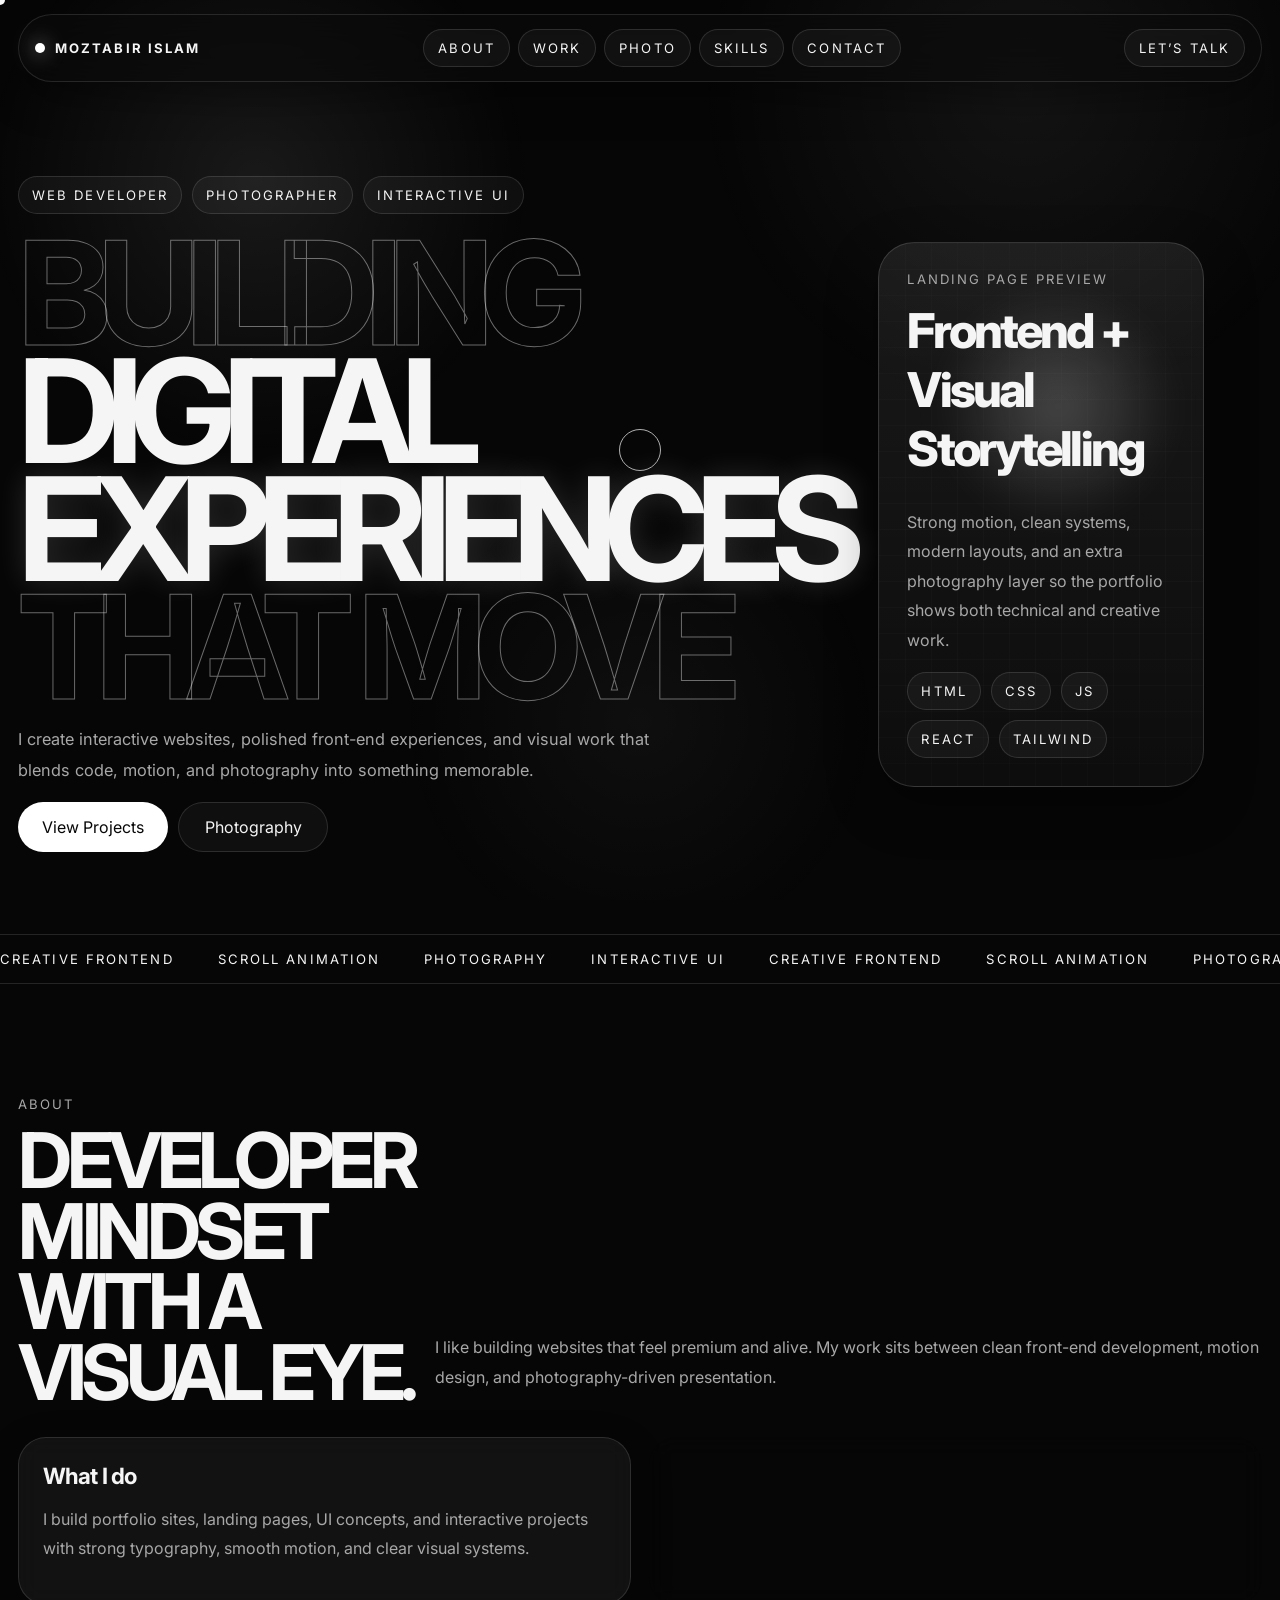
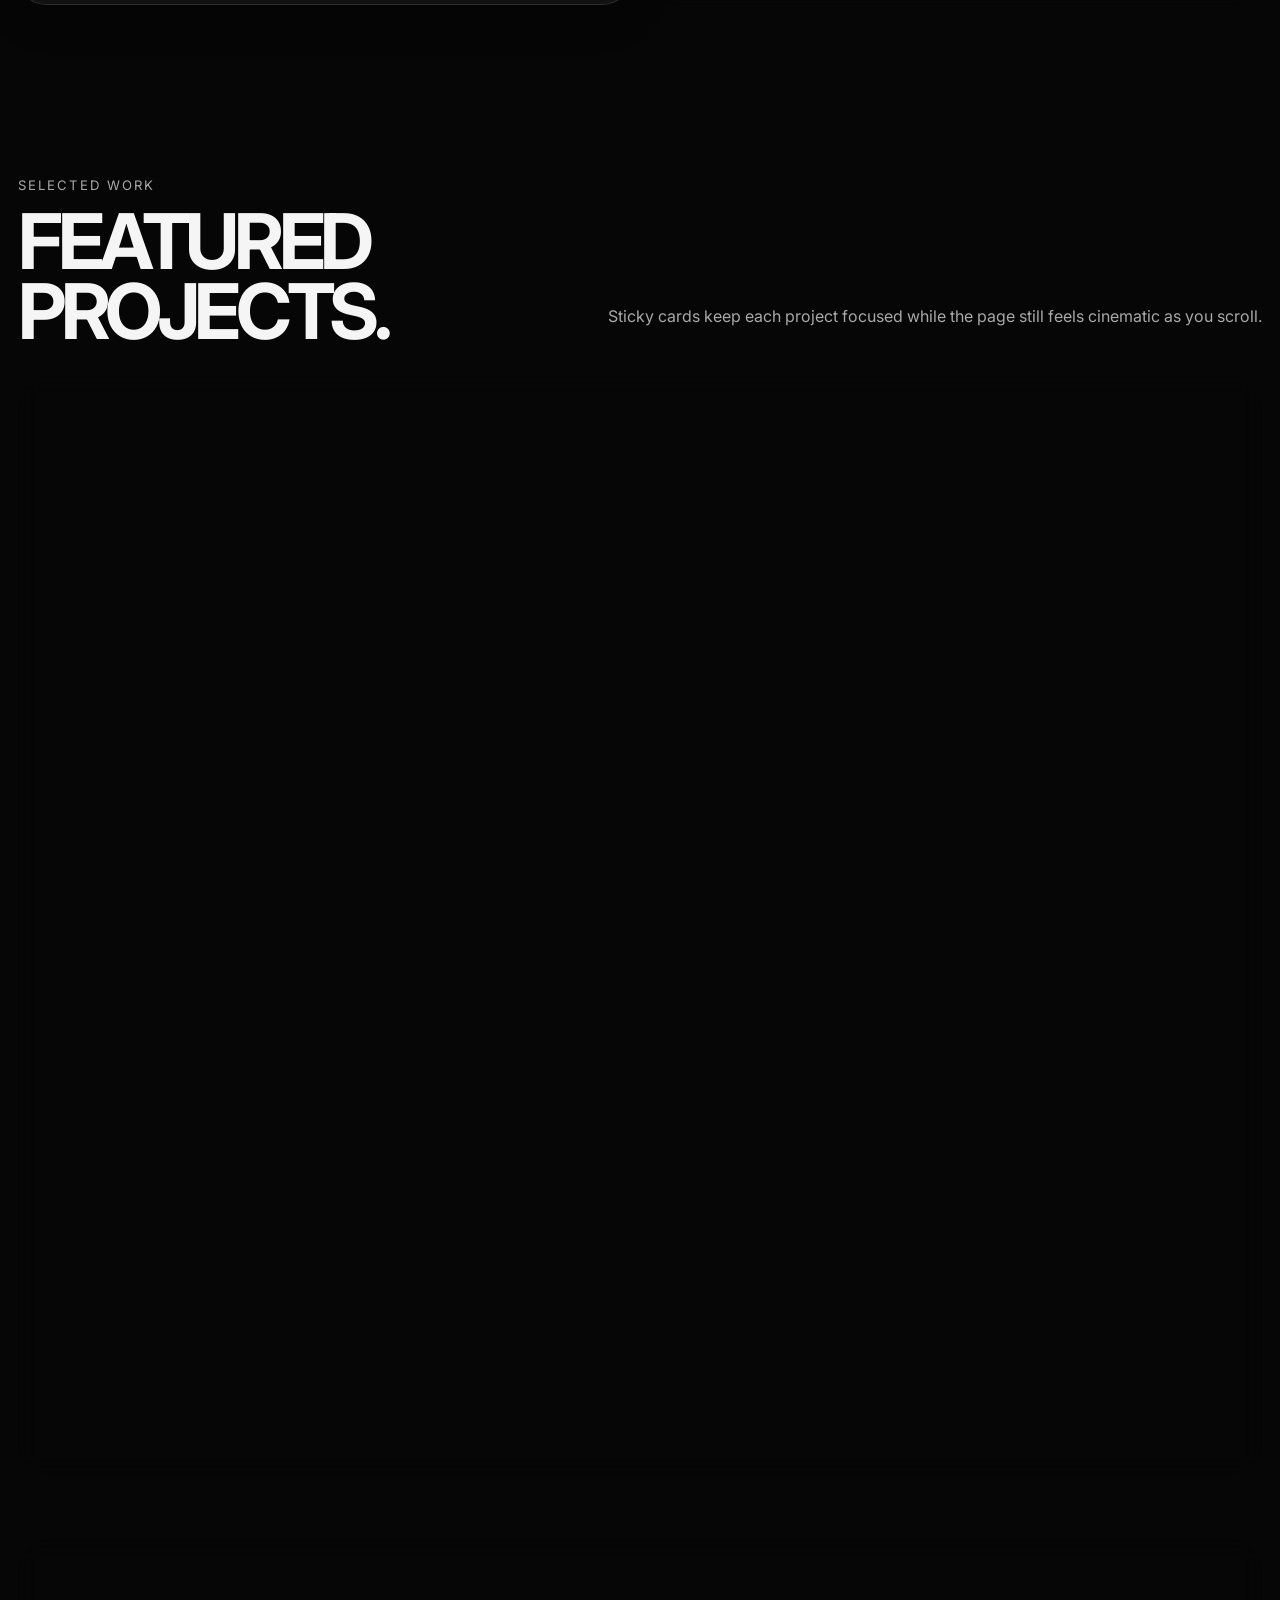
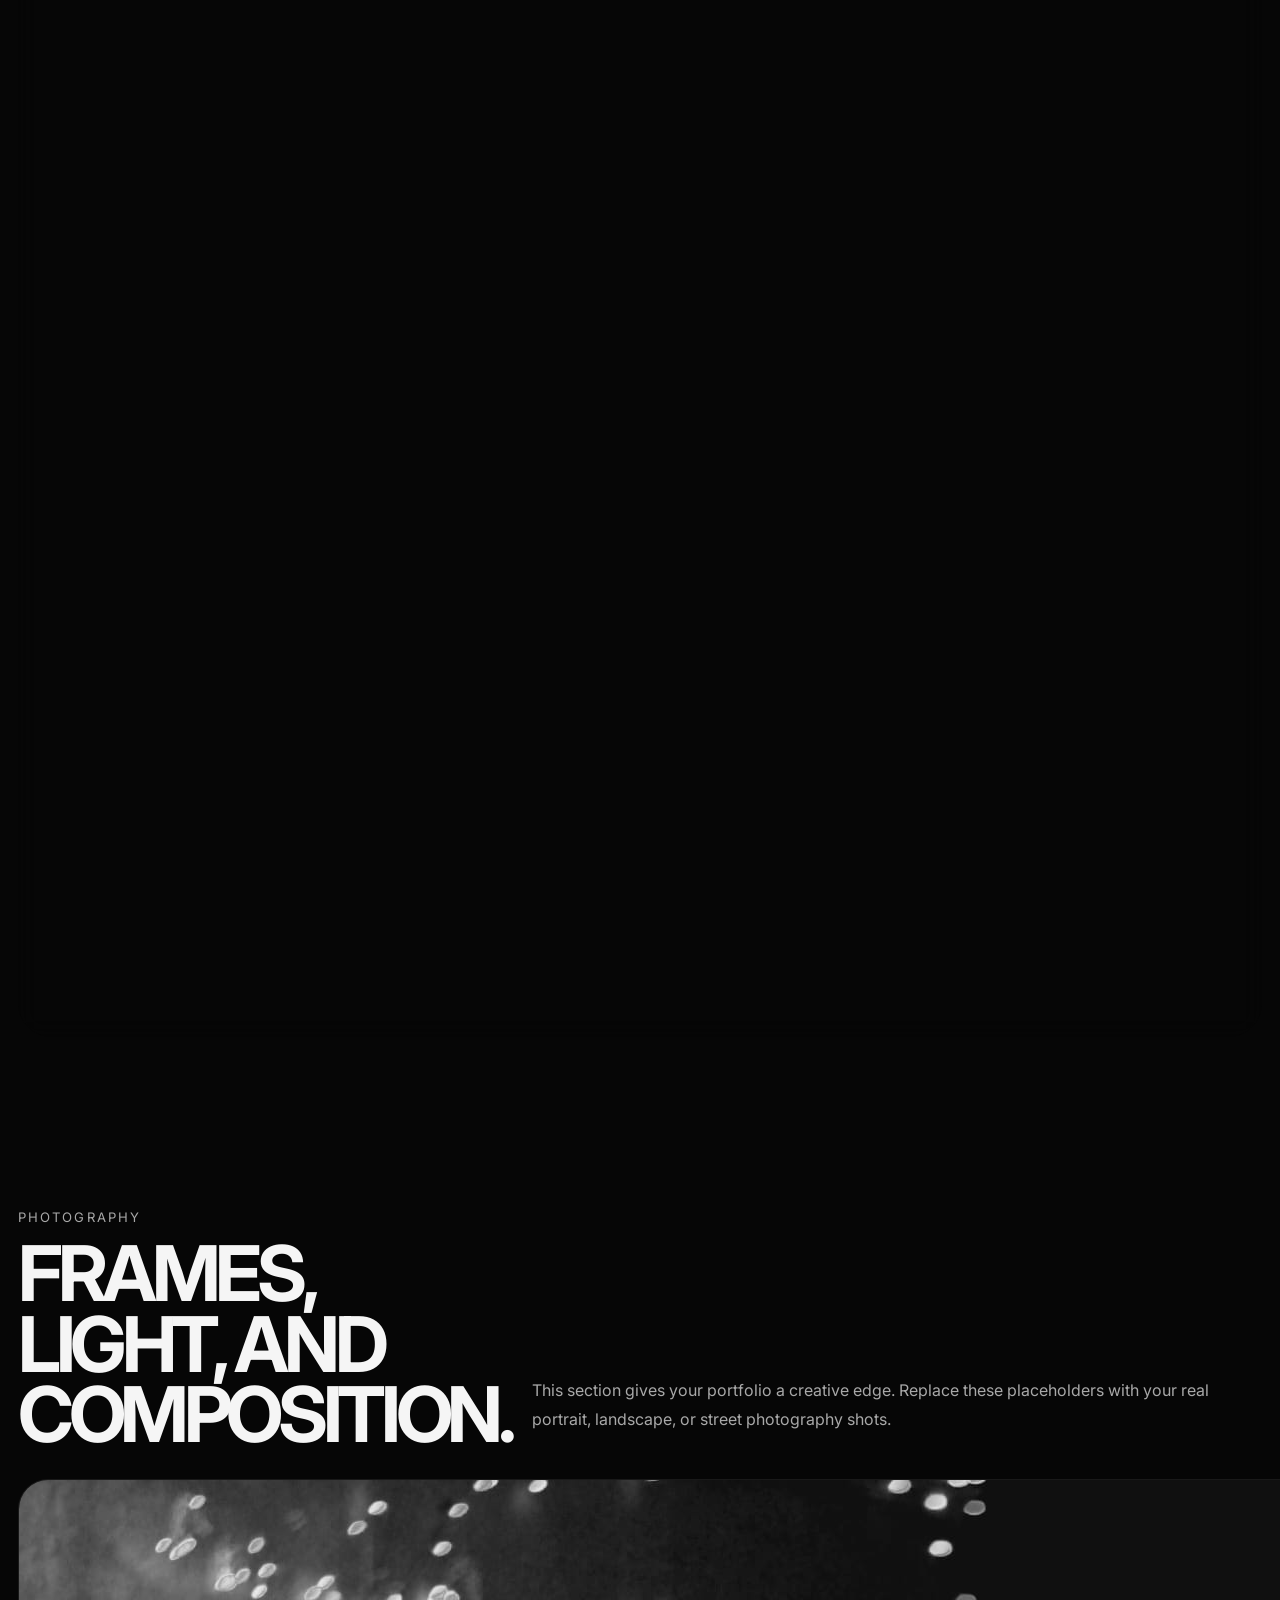
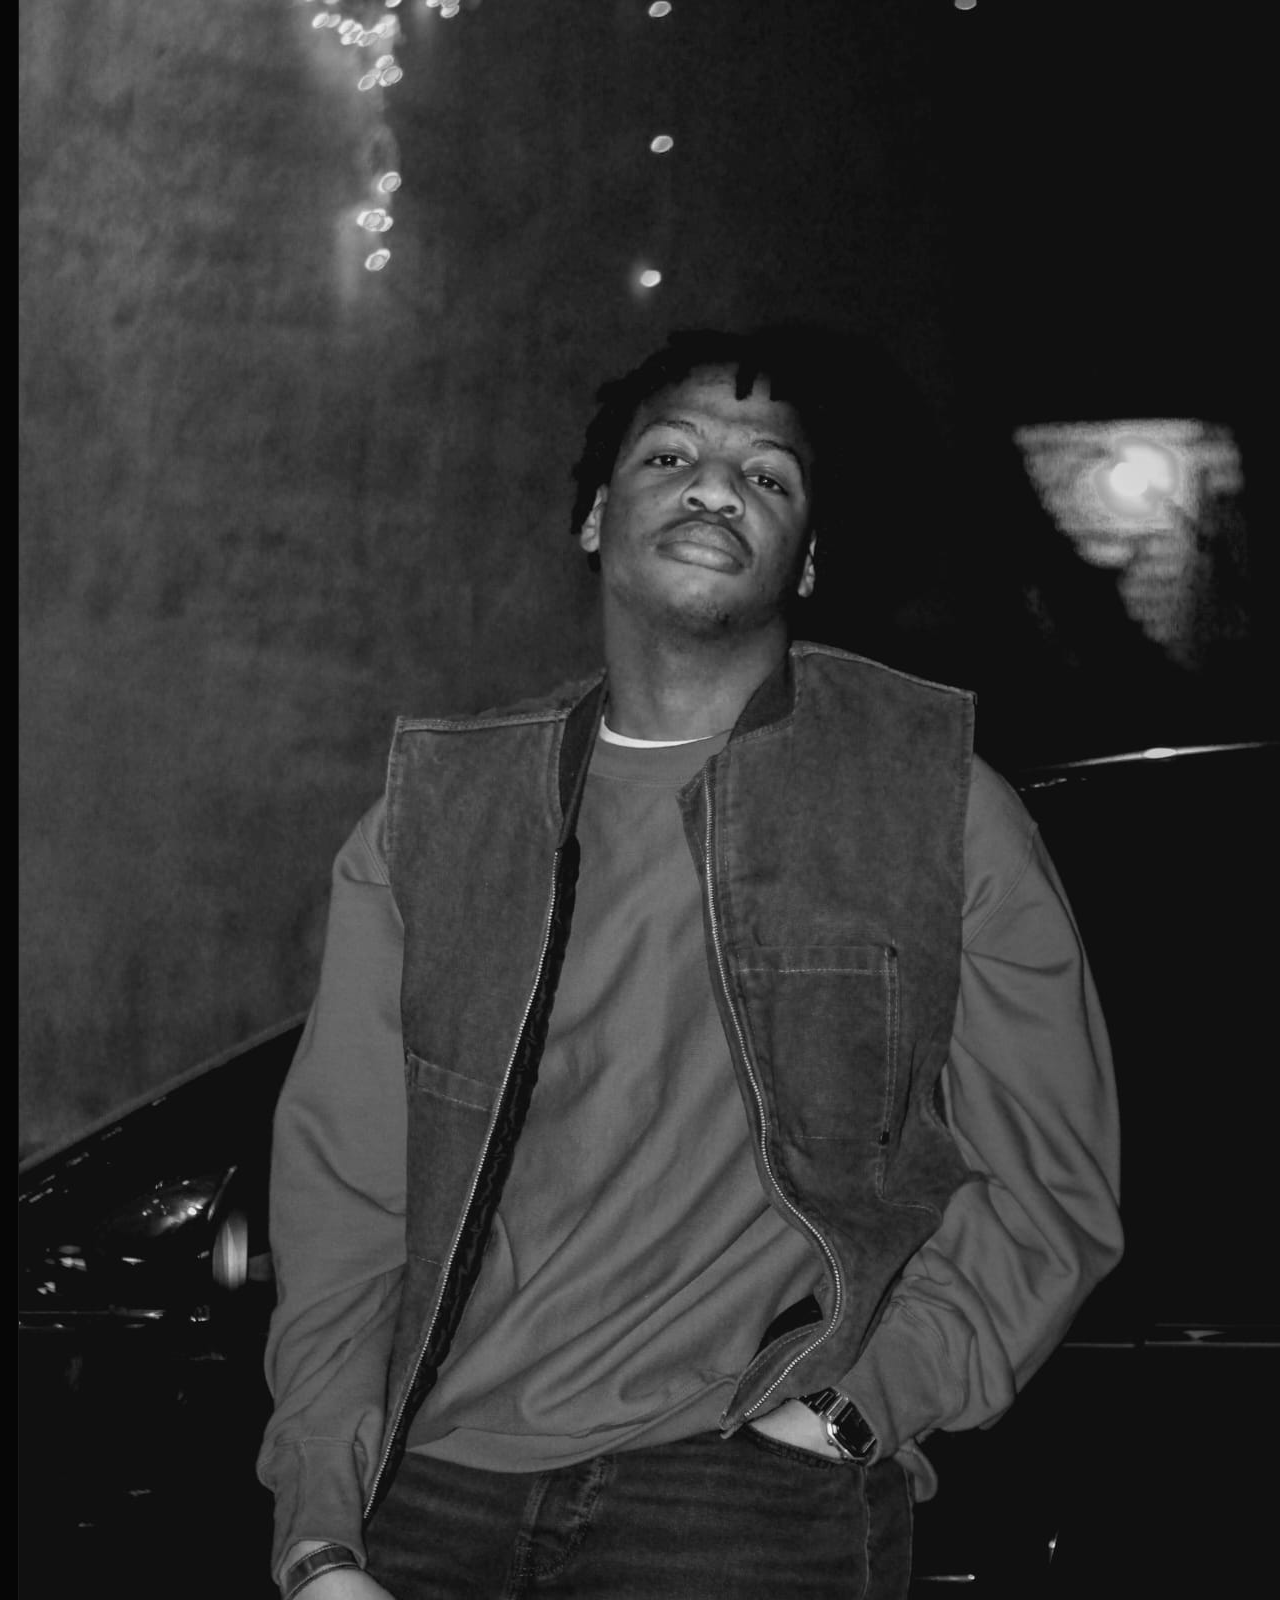
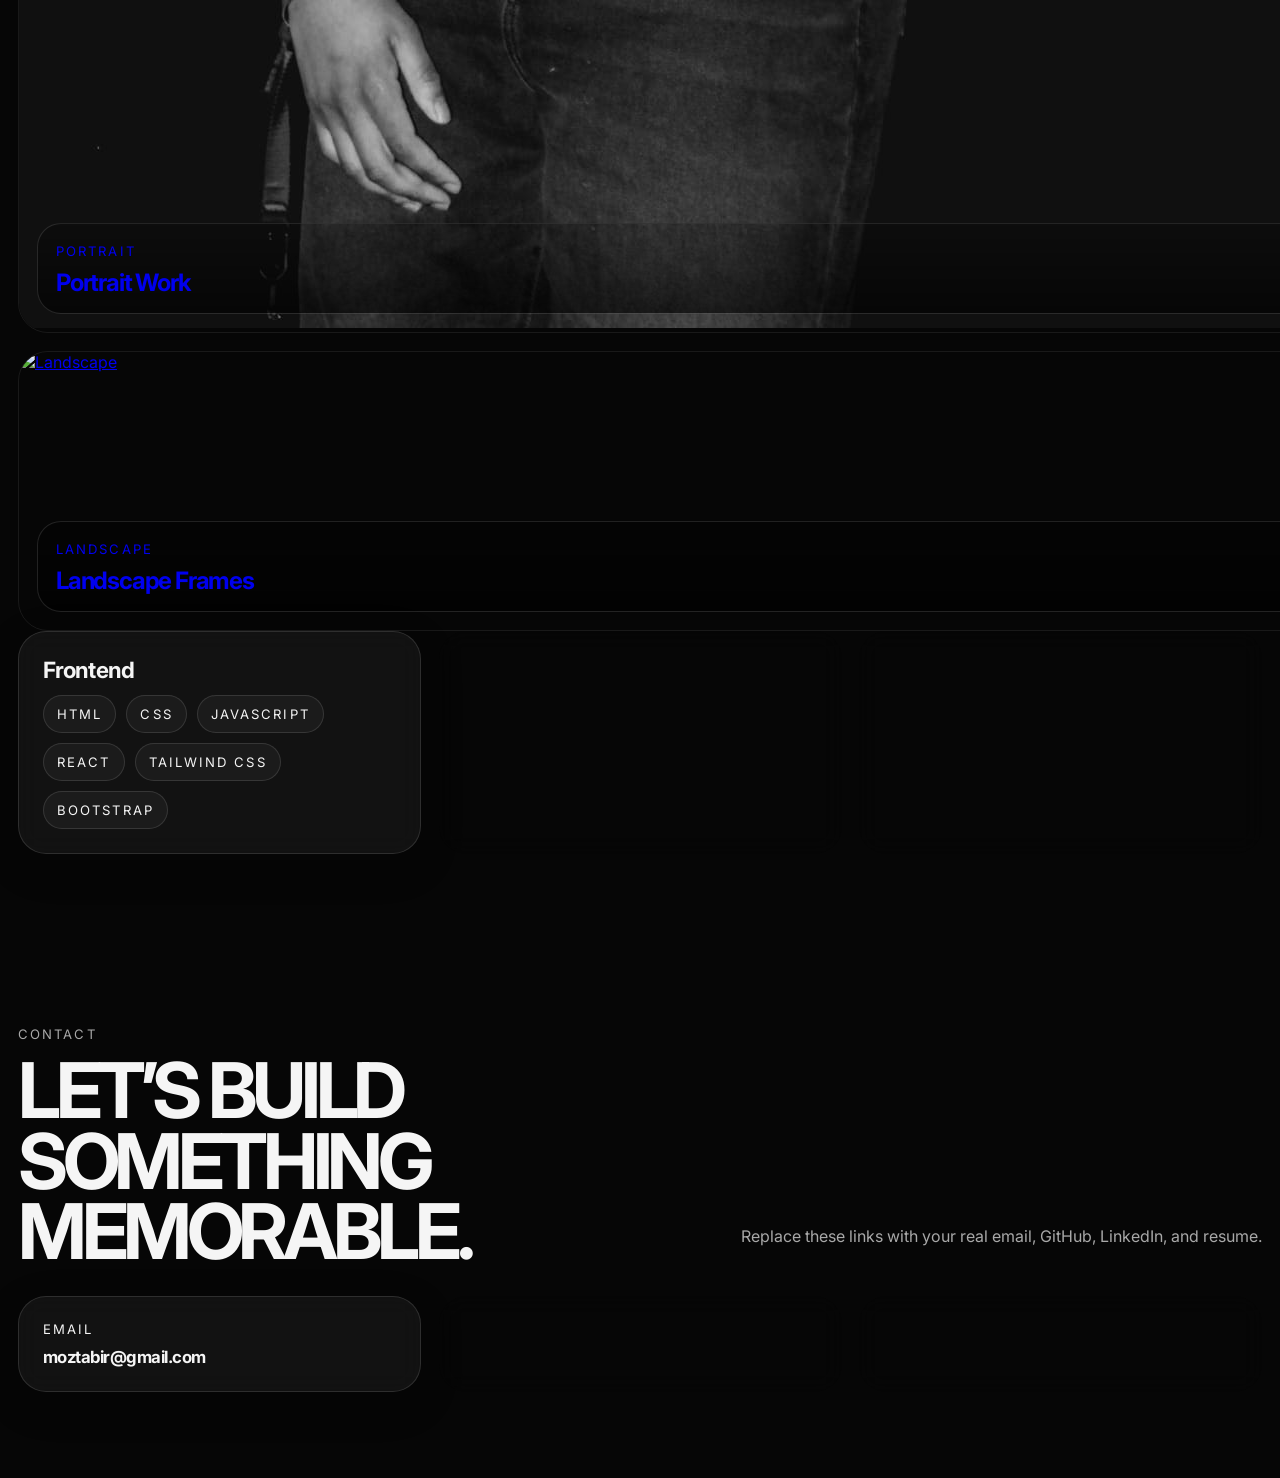
==== index.html @ 61128388 "Update index.html" ====
<!-- ========================= index.html ========================= -->
<!DOCTYPE html>
<html lang="en">
<head>
  <meta charset="UTF-8" />
  <meta name="viewport" content="width=device-width, initial-scale=1.0" />
  <title>Moztabir Islam — Web Developer & Photographer</title>
  <meta name="description" content="Interactive portfolio for Moztabir Islam, a web developer and photographer." />
  <link rel="preconnect" href="https://fonts.googleapis.com">
  <link rel="preconnect" href="https://fonts.gstatic.com" crossorigin>
  <link href="https://fonts.googleapis.com/css2?family=Inter:wght@400;500;600;700;800;900&display=swap" rel="stylesheet">
  <link rel="stylesheet" href="style.css" />
</head>
<body>
  <div id="loader" aria-hidden="true">
    <div class="loader-inner">
      <div class="loader-kicker mono">Initializing portfolio</div>
      <div class="loader-title">
        <span>MOZTABIR</span>
        <span>ISLAM</span>
      </div>
      <div class="loader-bar-wrap">
        <div class="loader-bar" id="loaderBar"></div>
      </div>
      <div class="loader-meta">
        <span>three.js scene</span>
        <span id="loaderPercent">0%</span>
      </div>
    </div>
  </div>

  <div id="three-bg" aria-hidden="true"></div>
  <div class="noise"></div>
  <div class="cursor-dot"></div>
  <div class="cursor-ring"></div>
  <div class="scroll-progress"></div>

  <header class="site-header">
    <div class="container nav-wrap">
      <a href="#home" class="brand magnetic mono">
        <span class="brand-dot"></span>
        <span>Moztabir Islam</span>
      </a>

      <nav class="nav-links mono">
        <a class="magnetic" href="#about">About</a>
        <a class="magnetic" href="#work">Work</a>
        <a class="magnetic" href="#photo">Photo</a>
        <a class="magnetic" href="#skills">Skills</a>
        <a class="magnetic" href="#contact">Contact</a>
      </nav>

      <a href="#contact" class="nav-cta magnetic mono">Let’s Talk</a>
    </div>
  </header>

  <main>
    <section class="hero" id="home">
      <div class="container hero-grid">
        <div class="hero-copy reveal">
          <div class="hero-topline mono">
            <span class="hero-chip magnetic">Web Developer</span>
            <span class="hero-chip magnetic">Photographer</span>
            <span class="hero-chip magnetic">Interactive UI</span>
          </div>

          <h1 class="hero-title">
            <span class="title-line title-outline" data-depth="0.06">BUILDING</span>
            <span class="title-line" data-depth="0.12">DIGITAL</span>
            <span class="title-line title-accent" data-depth="0.18">EXPERIENCES</span>
            <span class="title-line title-outline" data-depth="0.08">THAT MOVE</span>
          </h1>

          <p class="hero-text reveal-delay">
            I create interactive websites, polished front-end experiences, and visual work that blends code, motion, and photography into something memorable.
          </p>

          <div class="hero-actions reveal-delay-2">
            <a href="#work" class="btn btn-primary magnetic">View Projects</a>
            <a href="#photo" class="btn btn-secondary magnetic">Photography</a>
          </div>
        </div>

        <div class="hero-side reveal">
          <div class="hero-panel magnetic floating-panel">
            <div class="panel-grid"></div>
            <div class="panel-glow"></div>
            <div class="panel-content">
              <div class="eyebrow mono">Landing Page Preview</div>
              <div class="big-stat">Frontend + Visual Storytelling</div>
              <p>
                Strong motion, clean systems, modern layouts, and an extra photography layer so the portfolio shows both technical and creative work.
              </p>
              <div class="panel-tags mono">
                <span>HTML</span>
                <span>CSS</span>
                <span>JS</span>
                <span>React</span>
                <span>Tailwind</span>
              </div>
            </div>
          </div>
        </div>
      </div>

      <div class="hero-marquee mono">
        <div class="marquee-track">
          <span>Creative Frontend</span>
          <span>Scroll Animation</span>
          <span>Photography</span>
          <span>Interactive UI</span>
          <span>Creative Frontend</span>
          <span>Scroll Animation</span>
          <span>Photography</span>
          <span>Interactive UI</span>
        </div>
      </div>
    </section>

    <section class="section" id="about">
      <div class="container section-head reveal">
        <div>
          <div class="eyebrow mono">About</div>
          <h2>Developer mindset with a visual eye.</h2>
        </div>
        <p>
          I like building websites that feel premium and alive. My work sits between clean front-end development, motion design, and photography-driven presentation.
        </p>
      </div>

      <div class="container about-grid">
        <article class="card reveal magnetic">
          <h3>What I do</h3>
          <p>
            I build portfolio sites, landing pages, UI concepts, and interactive projects with strong typography, smooth motion, and clear visual systems.
          </p>
        </article>

        <article class="card reveal magnetic">
          <h3>What I bring</h3>
          <p>
            A mix of technical development and visual direction. I care about how a site feels, not just how it functions.
          </p>
        </article>
      </div>
    </section>

    <section class="section" id="work">
      <div class="container section-head reveal">
        <div>
          <div class="eyebrow mono">Selected Work</div>
          <h2>Featured projects.</h2>
        </div>
        <p>
          Sticky cards keep each project focused while the page still feels cinematic as you scroll.
        </p>
      </div>

      <div class="container projects-stack">
        <article class="project-card project-card-full reveal tilt-card">
            <div class="project-meta">
                <div class="project-kicker mono">Case Study 01</div>
                <h3>Chown Town</h3>
                <p>Indoor navigation experience focused on room search, pathfinding clarity, and campus wayfinding.</p>

                <div class="tag-row mono">
                <span>Leaflet</span>
                <span>Routing</span>
                <span>UX</span>
                </div>

                <div class="project-image-full">
                <img src="assets/img/projects/ct_logo.png" alt="Chown Town Preview">
                </div>

                <a href="P1.html" class="project-link magnetic">View Project</a>
            </div>
            </article>
            
          <br>

        <article class="project-card project-card-full reveal tilt-card">
            <div class="project-meta">
                <div class="project-kicker mono">Case Study 01</div>
                <h3>Mathive</h3>
                <p>Educational mini-game platform designed to feel fast, playful, and easy for students to explore.</p>

                <div class="tag-row mono">
                <span>Games</span>
                <span>UI</span>
                <span>Front-End</span>
                <span>Backend</span>
                </div>

                <div class="project-image-full">
                <img src="assets/img/projects/mathive_logo.png" alt="Chown Town Preview">
                </div>
                <a href="P2.html" class="project-link magnetic">View Project</a>
            </div>
            </article>
      </div>
    </section>

    <section class="section photo-section" id="photo">
      <div class="container section-head reveal">
        <div>
          <div class="eyebrow mono">Photography</div>
          <h2>Frames, light, and composition.</h2>
        </div>
        <p>
          This section gives your portfolio a creative edge. Replace these placeholders with your real portrait, landscape, or street photography shots.
        </p>
      </div>

      <div class="container photo-grid">
        <a href="portrait.html" class="photo-link">
        <article class="photo-card reveal magnetic tall">
            <img src="assets/img/photos/P1.jpeg" class="photo-img" alt="Portrait work">

            <div class="photo-caption">
            <span class="mono">Portrait</span>
            <h3>Portrait Work</h3>
            </div>
        </article>
        </a>

        <a href="landscape.html" class="photo-link">
        <article class="photo-card reveal magnetic">
            <img src="assets/img/photos/l4.jpg" class="photo-img" alt="Landscape">

            <div class="photo-caption">
            <span class="mono">Landscape</span>
            <h3>Landscape Frames</h3>
            </div>
        </article>
        </a>
</div>

      <div class="container skills-grid">
        <article class="skill-box reveal magnetic">
          <h3>Frontend</h3>
          <div class="skill-tags mono">
            <span>HTML</span>
            <span>CSS</span>
            <span>JavaScript</span>
            <span>React</span>
            <span>Tailwind CSS</span>
            <span>Bootstrap</span>
          </div>
        </article>

        <article class="skill-box reveal magnetic">
          <h3>Creative / UI</h3>
          <div class="skill-tags mono">
            <span>Figma</span>
            <span>Responsive Design</span>
            <span>UI Systems</span>
            <span>Motion Design</span>
            <span>Three.js</span>
          </div>
        </article>

        <article class="skill-box reveal magnetic">
          <h3>Other</h3>
          <div class="skill-tags mono">
            <span>GitHub</span>
            <span>VS Code</span>
            <span>Supabase</span>
            <span>Python</span>
            <span>Problem Solving</span>
          </div>
        </article>
      </div>
    </section>

    <section class="section" id="contact">
      <div class="container section-head reveal">
        <div>
          <div class="eyebrow mono">Contact</div>
          <h2>Let’s build something memorable.</h2>
        </div>
        <p>
          Replace these links with your real email, GitHub, LinkedIn, and resume.
        </p>
      </div>

      <div class="container contact-grid">
        <a href="mailto:hello@example.com" class="contact-card reveal magnetic">
          <span class="mono">Email</span>
          <strong>moztabir@gmail.com</strong>
        </a>
        <a href="#" class="contact-card reveal magnetic">
          <span class="mono">GitHub</span>
          <strong>github.com/Moztabir</strong>
        </a>
        <a href="#" class="contact-card reveal magnetic">
          <span class="mono">LinkedIn</span>
          <strong>linkedin.com/in/Moztabir Islam</strong>
        </a>
      </div>
    </section>
  </main>

  <script type="module" src="three-bg.js"></script>
  <script src="main.js"></script>
</body>
</html>
---- style.css ----
:root{
  --bg:#060606;
  --bg-soft:#0c0c0c;
  --panel:rgba(255,255,255,.05);
  --panel-2:rgba(255,255,255,.08);
  --line:rgba(255,255,255,.12);
  --line-strong:rgba(255,255,255,.22);
  --text:#f5f5f5;
  --muted:#a8a8a8;
  --white:#ffffff;
  --radius:28px;
  --ease:cubic-bezier(.22,1,.36,1);
  --max:1300px;
}

*{box-sizing:border-box}
html{scroll-behavior:smooth}
body{
  margin:0;
  font-family:"Inter",system-ui,-apple-system,BlinkMacSystemFont,"Segoe UI",sans-serif;
  background:var(--bg);
  color:var(--text);
  overflow-x:hidden;
  cursor:none;
}



a, button, .magnetic, .tilt-card{cursor:none}

body::before{
  content:"";
  position:fixed;
  inset:0;
  background:
    radial-gradient(circle at 20% 20%, rgba(255,255,255,.08), transparent 22%),
    radial-gradient(circle at 80% 10%, rgba(255,255,255,.06), transparent 25%),
    radial-gradient(circle at 50% 80%, rgba(255,255,255,.04), transparent 25%);
  pointer-events:none;
  z-index:-3;
}

#three-bg{
  position:fixed;
  inset:0;
  z-index:-4;
  opacity:.88;
}

.noise{
  position:fixed;
  inset:0;
  background-image:radial-gradient(rgba(255,255,255,.08) .7px, transparent .7px);
  background-size:20px 20px;
  opacity:.12;
  pointer-events:none;
  z-index:-2;
  mask-image:radial-gradient(circle at center, black 48%, transparent 96%);
}

.mono{
  font-size:.82rem;
  text-transform:uppercase;
  letter-spacing:.16em;
}

.container{
  width:min(calc(100% - 36px), var(--max));
  margin:0 auto;
}

.scroll-progress{
  position:fixed;
  top:0;
  left:0;
  width:100%;
  height:3px;
  background:#fff;
  transform:scaleX(0);
  transform-origin:left center;
  z-index:500;
}

.cursor-dot,
.cursor-ring{
  position:fixed;
  top:0;
  left:0;
  pointer-events:none;
  z-index:9999;
  transform:translate(-50%, -50%);
  border-radius:999px;
  mix-blend-mode:difference;
}

.cursor-dot{
  width:10px;
  height:10px;
  background:#fff;
}

.cursor-ring{
  width:42px;
  height:42px;
  border:1px solid rgba(255,255,255,.7);
  transition:width .25s var(--ease), height .25s var(--ease), background .25s var(--ease), border-color .25s var(--ease);
}

.cursor-ring.active{
  width:76px;
  height:76px;
  background:rgba(255,255,255,.06);
  border-color:rgba(255,255,255,.25);
}

#loader{
  position:fixed;
  inset:0;
  background:#030303;
  z-index:1200;
  display:grid;
  place-items:center;
  transition:opacity .8s var(--ease), visibility .8s var(--ease);
}

#loader.is-hidden{
  opacity:0;
  visibility:hidden;
}

.loader-inner{
  width:min(92vw, 620px);
}

.loader-kicker{color:var(--muted);margin-bottom:16px}
.loader-title{
  display:grid;
  gap:2px;
  font-weight:900;
  font-size:clamp(2.6rem, 9vw, 6rem);
  line-height:.88;
  letter-spacing:-.08em;
  margin-bottom:22px;
}

.loader-bar-wrap{
  height:12px;
  border:1px solid var(--line);
  border-radius:999px;
  overflow:hidden;
  background:rgba(255,255,255,.04);
}

.loader-bar{
  height:100%;
  width:0%;
  background:linear-gradient(90deg, #ffffff, #8f8f8f 70%, #ffffff);
}

.loader-meta{
  display:flex;
  justify-content:space-between;
  gap:12px;
  margin-top:14px;
  color:var(--muted);
}

.site-header{
  position:fixed;
  top:14px;
  left:0;
  width:100%;
  z-index:300;
}

.nav-wrap{
  display:grid;
  grid-template-columns:auto 1fr auto;
  align-items:center;
  gap:12px;
  padding:14px 16px;
  border:1px solid var(--line);
  border-radius:999px;
  background:rgba(10,10,10,.6);
  backdrop-filter:blur(16px);
  box-shadow:0 14px 40px rgba(0,0,0,.35);
}

.brand,
.nav-links a,
.nav-cta,
.btn,
.project-link,
.contact-card{
  color:var(--text);
  text-decoration:none;
}

.brand{
  display:flex;
  align-items:center;
  gap:10px;
  font-weight:700;
}

.brand-dot{
  width:10px;
  height:10px;
  border-radius:50%;
  background:#fff;
  box-shadow:0 0 20px rgba(255,255,255,.7);
}

.nav-links{
  display:flex;
  justify-content:center;
  gap:8px;
  flex-wrap:wrap;
}

.nav-links a,
.nav-cta{
  padding:10px 14px;
  border-radius:999px;
  border:1px solid var(--line);
  background:rgba(255,255,255,.04);
  transition:transform .2s var(--ease), background .2s var(--ease), border-color .2s var(--ease);
}

.nav-links a:hover,
.nav-cta:hover,
.btn:hover,
.project-link:hover,
.contact-card:hover{
  transform:translateY(-3px);
  background:rgba(255,255,255,.09);
  border-color:var(--line-strong);
}

main{padding-top:110px}
.section{padding:86px 0;position:relative}

.hero{
  min-height:100svh;
  display:grid;
  align-items:center;
  padding-top:40px;
}

.hero-grid{
  display:grid;
  grid-template-columns:1.15fr .85fr;
  gap:26px;
  align-items:center;
}

.hero-topline,
.hero-actions,
.panel-tags,
.tag-row,
.skill-tags{
  display:flex;
  gap:10px;
  flex-wrap:wrap;
}

.hero-chip,
.panel-tags span,
.tag-row span,
.skill-tags span{
  padding:10px 13px;
  border:1px solid var(--line);
  border-radius:999px;
  background:rgba(255,255,255,.04);
}

.hero-title{
  margin:20px 0 18px;
  font-size:clamp(4.2rem, 12vw, 9rem);
  line-height:.82;
  letter-spacing:-.09em;
  text-transform:uppercase;
}

.title-line{
  display:block;
  transform:translateY(50px);
  opacity:0;
  animation:heroRise .9s var(--ease) forwards;
}
.title-line:nth-child(2){animation-delay:.08s}
.title-line:nth-child(3){animation-delay:.16s}
.title-line:nth-child(4){animation-delay:.24s}

.title-outline{
  color:transparent;
  -webkit-text-stroke:1px rgba(255,255,255,.4);
}

.title-accent{
  text-shadow:0 0 30px rgba(255,255,255,.15);
}

@keyframes heroRise{
  to{transform:translateY(0);opacity:1}
}

.hero-text{
  max-width:640px;
  color:var(--muted);
  line-height:1.9;
  font-size:1.02rem;
}

.reveal-delay{opacity:0;transform:translateY(22px);animation:fadeUp .8s .45s var(--ease) forwards}
.reveal-delay-2{opacity:0;transform:translateY(22px);animation:fadeUp .8s .58s var(--ease) forwards}
@keyframes fadeUp{to{opacity:1;transform:translateY(0)}}

.btn{
  display:inline-flex;
  align-items:center;
  justify-content:center;
  padding:14px 18px;
  min-width:150px;
  border-radius:999px;
  border:1px solid var(--line);
  transition:transform .2s var(--ease), background .2s var(--ease), border-color .2s var(--ease);
}

.btn-primary{
  background:#fff;
  color:#070707;
}

.btn-secondary{
  background:rgba(255,255,255,.04);
}

.hero-panel{
  position:relative;
  min-height:460px;
  border-radius:36px;
  overflow:hidden;
  border:1px solid rgba(255,255,255,.14);
  background:linear-gradient(180deg, rgba(255,255,255,.08), rgba(255,255,255,.03));
  box-shadow:0 18px 50px rgba(0,0,0,.35);
}

.panel-grid{
  position:absolute;
  inset:0;
  background-image:linear-gradient(rgba(255,255,255,.06) 1px, transparent 1px), linear-gradient(90deg, rgba(255,255,255,.06) 1px, transparent 1px);
  background-size:26px 26px;
  opacity:.3;
}

.panel-glow{
  position:absolute;
  inset:auto;
  width:240px;
  height:240px;
  border-radius:50%;
  background:radial-gradient(circle, rgba(255,255,255,.22), transparent 70%);
  top:8%;
  right:8%;
  filter:blur(18px);
  animation:floatOrb 8s ease-in-out infinite;
}

@keyframes floatOrb{
  0%,100%{transform:translateY(0px) translateX(0px)}
  50%{transform:translateY(18px) translateX(-18px)}
}

.panel-content{
  position:relative;
  z-index:2;
  height:100%;
  padding:28px;
  display:flex;
  flex-direction:column;
  justify-content:flex-end;
}

.eyebrow{color:var(--muted);margin-bottom:14px}
.big-stat{
  font-size:clamp(1.8rem, 4vw, 3rem);
  font-weight:800;
  letter-spacing:-.06em;
  margin-bottom:14px;
}

.panel-content p,
.section-head p,
.card p,
.project-meta p,
.photo-section p{
  color:var(--muted);
  line-height:1.85;
}

.hero-marquee{
  margin-top:30px;
  border-top:1px solid var(--line);
  border-bottom:1px solid var(--line);
  overflow:hidden;
  white-space:nowrap;
}

.marquee-track{
  display:inline-flex;
  gap:44px;
  padding:16px 0;
  min-width:200%;
  animation:marquee 16s linear infinite;
}

@keyframes marquee{from{transform:translateX(0)}to{transform:translateX(-50%)}}

.section-head{
  display:grid;
  grid-template-columns:1fr auto;
  gap:20px;
  align-items:end;
  margin-bottom:28px;
}

.section-head h2{
  margin:0;
  font-size:clamp(2.2rem, 6vw, 5rem);
  line-height:.92;
  letter-spacing:-.07em;
  text-transform:uppercase;
}

.about-grid,
.skills-grid,
.contact-grid{
  display:grid;
  gap:18px;
}

.about-grid{grid-template-columns:repeat(2,1fr)}
.skills-grid{grid-template-columns:repeat(3,1fr)}
.contact-grid{grid-template-columns:repeat(3,1fr)}

.card,
.skill-box,
.contact-card{
  padding:24px;
  border-radius:var(--radius);
  border:1px solid var(--line);
  background:var(--panel);
  backdrop-filter:blur(12px);
  box-shadow:0 12px 40px rgba(0,0,0,.18);
}

.card h3,
.skill-box h3{
  margin:0 0 12px;
  font-size:1.4rem;
  letter-spacing:-.04em;
}

.projects-stack{
  display:grid;
  gap:22px;
}

.project-card{
  position:sticky;
  top:108px;
  min-height:78svh;
  display:grid;
  grid-template-columns:1fr 1.1fr;
  gap:20px;
  padding:24px;
  border-radius:34px;
  border:1px solid var(--line);
  background:linear-gradient(180deg, rgba(255,255,255,.06), rgba(255,255,255,.03));
  backdrop-filter:blur(12px);
  box-shadow:0 16px 44px rgba(0,0,0,.2);
  transition:transform .2s var(--ease), border-color .2s var(--ease), box-shadow .2s var(--ease);
}

.project-card-full{
  grid-template-columns:1fr; /* one column only */
  min-height:auto;
}

.project-card-full .project-meta{
  display:flex;
  flex-direction:column;
  gap:18px;
}

.project-card-full .project-image-full{
  width:100%;
  height:700px; /* change to 300px if you want bigger */
  margin:8px 0 6px;
  border-radius:20px;
  overflow:hidden;
}

.project-card-full .project-image-full img{
  width:100%;
  height:100%;
  display:block;
  object-fit:cover;
  object-position:center;
}



.project-image-full {
  border-radius: 16px;
  overflow: hidden;
}

.project-card:hover{
  border-color:var(--line-strong);
  box-shadow:0 18px 50px rgba(0,0,0,.28);
}

.project-meta{
  display:flex;
  flex-direction:column;
  justify-content:space-between;
  gap:18px;
}

.project-kicker{color:var(--muted);margin-bottom:8px}
.project-meta h3{
  margin:0 0 12px;
  font-size:clamp(2.1rem, 5vw, 4.4rem);
  line-height:.92;
  letter-spacing:-.07em;
  text-transform:uppercase;
}

.project-link{
  display:inline-flex;
  align-items:center;
  padding:14px 18px;
  border:1px solid var(--line);
  border-radius:999px;
  background:rgba(255,255,255,.04);
}

.project-visual,

.photo-card{
  position:relative;
  border-radius:30px;
  overflow:hidden;
  min-height:280px;
  border:1px solid rgba(255,255,255,.08);
}

.visual-one{
  background:
    radial-gradient(circle at 20% 20%, rgba(255,255,255,.15), transparent 26%),
    linear-gradient(135deg, rgba(255,255,255,.08), rgba(255,255,255,.02)),
    url('https://images.unsplash.com/photo-1498050108023-c5249f4df085?auto=format&fit=crop&w=1600&q=80') center/cover;
  filter:grayscale(1);
}

.visual-two{
  background:
    radial-gradient(circle at 80% 20%, rgba(255,255,255,.15), transparent 26%),
    linear-gradient(135deg, rgba(255,255,255,.08), rgba(255,255,255,.02)),
    url('https://images.unsplash.com/photo-1516321318423-f06f85e504b3?auto=format&fit=crop&w=1600&q=80') center/cover;
  filter:grayscale(1);
}

.visual-overlay-card{
  position:absolute;
  left:18px;
  bottom:18px;
  padding:12px 14px;
  border-radius:999px;
  border:1px solid rgba(255,255,255,.18);
  background:rgba(0,0,0,.38);
  backdrop-filter:blur(10px);
}

.photo-grid{
  display:grid;
  grid-template-columns:1fr;
  gap:18px;
}

.photo-image{
  position:absolute;
  inset:0;
  background-size:contain;
  background-position:center;
  background-repeat:no-repeat;
  background-color:#0e0e0e;
  transition:transform .5s var(--ease), filter .5s var(--ease);
  filter:grayscale(1) contrast(1.05);
}

.photo-card:hover .photo-image{
  transform:scale(1.02);
  filter:grayscale(.15) contrast(1.05);
}

.photo-image{
  position:absolute;
  inset:0;
  background-size:contain;
  background-position:center;
  background-repeat:no-repeat;
  background-color:#0e0e0e;
  transition:transform .5s var(--ease), filter .5s var(--ease);
  filter:grayscale(1) contrast(1.05);
}


.photo-card:hover .photo-image{
  transform:scale(1.02);
  filter:grayscale(.15) contrast(1.05);
}

.photo-caption{
  position:absolute;
  left:18px;
  right:18px;
  bottom:18px;
  padding:16px 18px;
  border-radius:24px;
  background:linear-gradient(180deg, rgba(0,0,0,.18), rgba(0,0,0,.6));
  border:1px solid rgba(255,255,255,.12);
}

.photo-caption h3{
  margin:8px 0 0;
  font-size:1.5rem;
  letter-spacing:-.05em;
}

.skill-box{
  min-height:220px;
}

.contact-card{
  display:flex;
  flex-direction:column;
  gap:10px;
}

.contact-card strong{
  font-size:1.05rem;
  letter-spacing:-.03em;
}

.reveal{
  opacity:0;
  transform:translateY(30px);
  transition:opacity .8s var(--ease), transform .8s var(--ease);
}
.reveal.visible{
  opacity:1;
  transform:translateY(0);
}

@media (max-width: 1100px){
  body{cursor:auto}
  a, button, .magnetic, .tilt-card{cursor:pointer}
  .cursor-dot,.cursor-ring{display:none}
  .hero-grid,
  .project-card,
  .section-head,
  .about-grid,
  .skills-grid,
  .contact-grid,
  .photo-grid{
    grid-template-columns:1fr;
  }
  .project-card{position:relative;top:auto;min-height:auto}
  .photo-card.tall{min-height:360px}
}

@media (max-width: 760px){
  .site-header{top:10px}
  .nav-wrap{grid-template-columns:1fr auto;padding:12px}
  .nav-links{display:none}
  main{padding-top:86px}
  .section{padding:68px 0}
  .hero-title{font-size:clamp(3.4rem, 18vw, 6rem)}
  .hero-panel{min-height:360px}
}
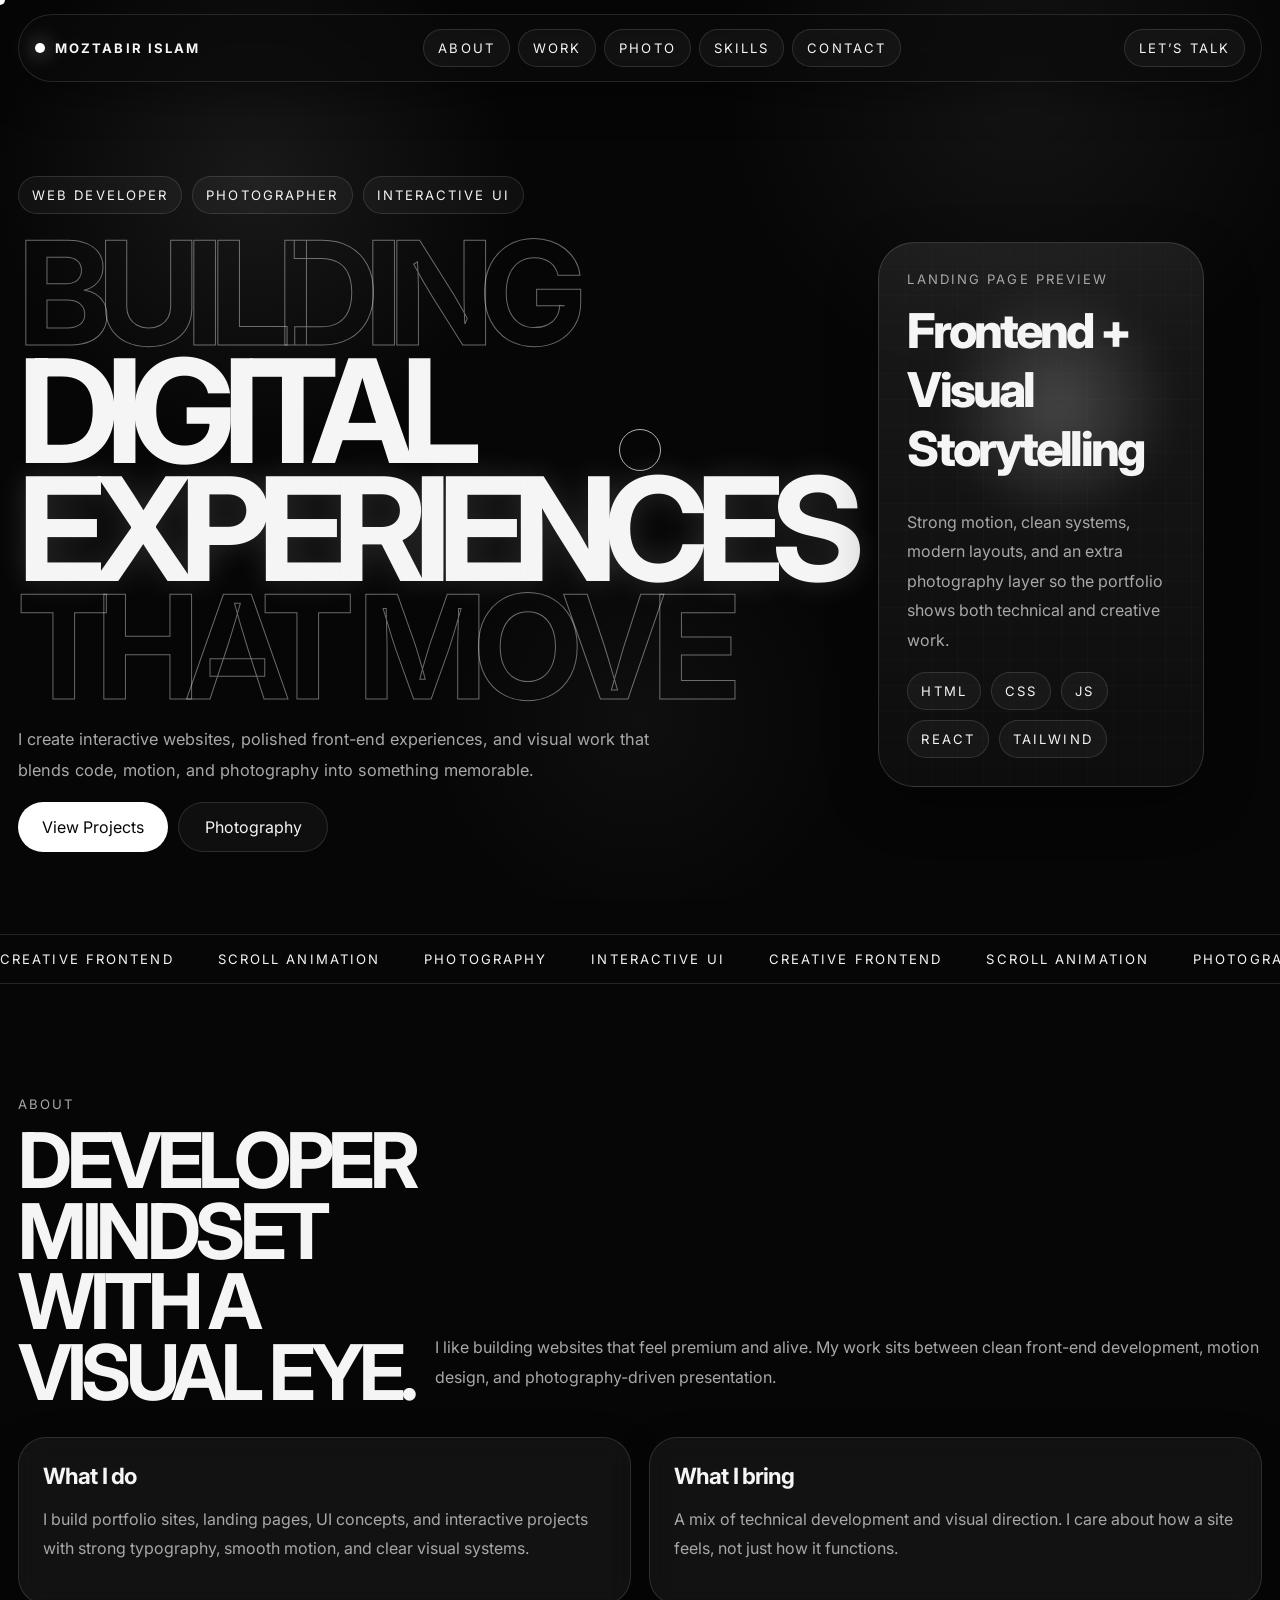
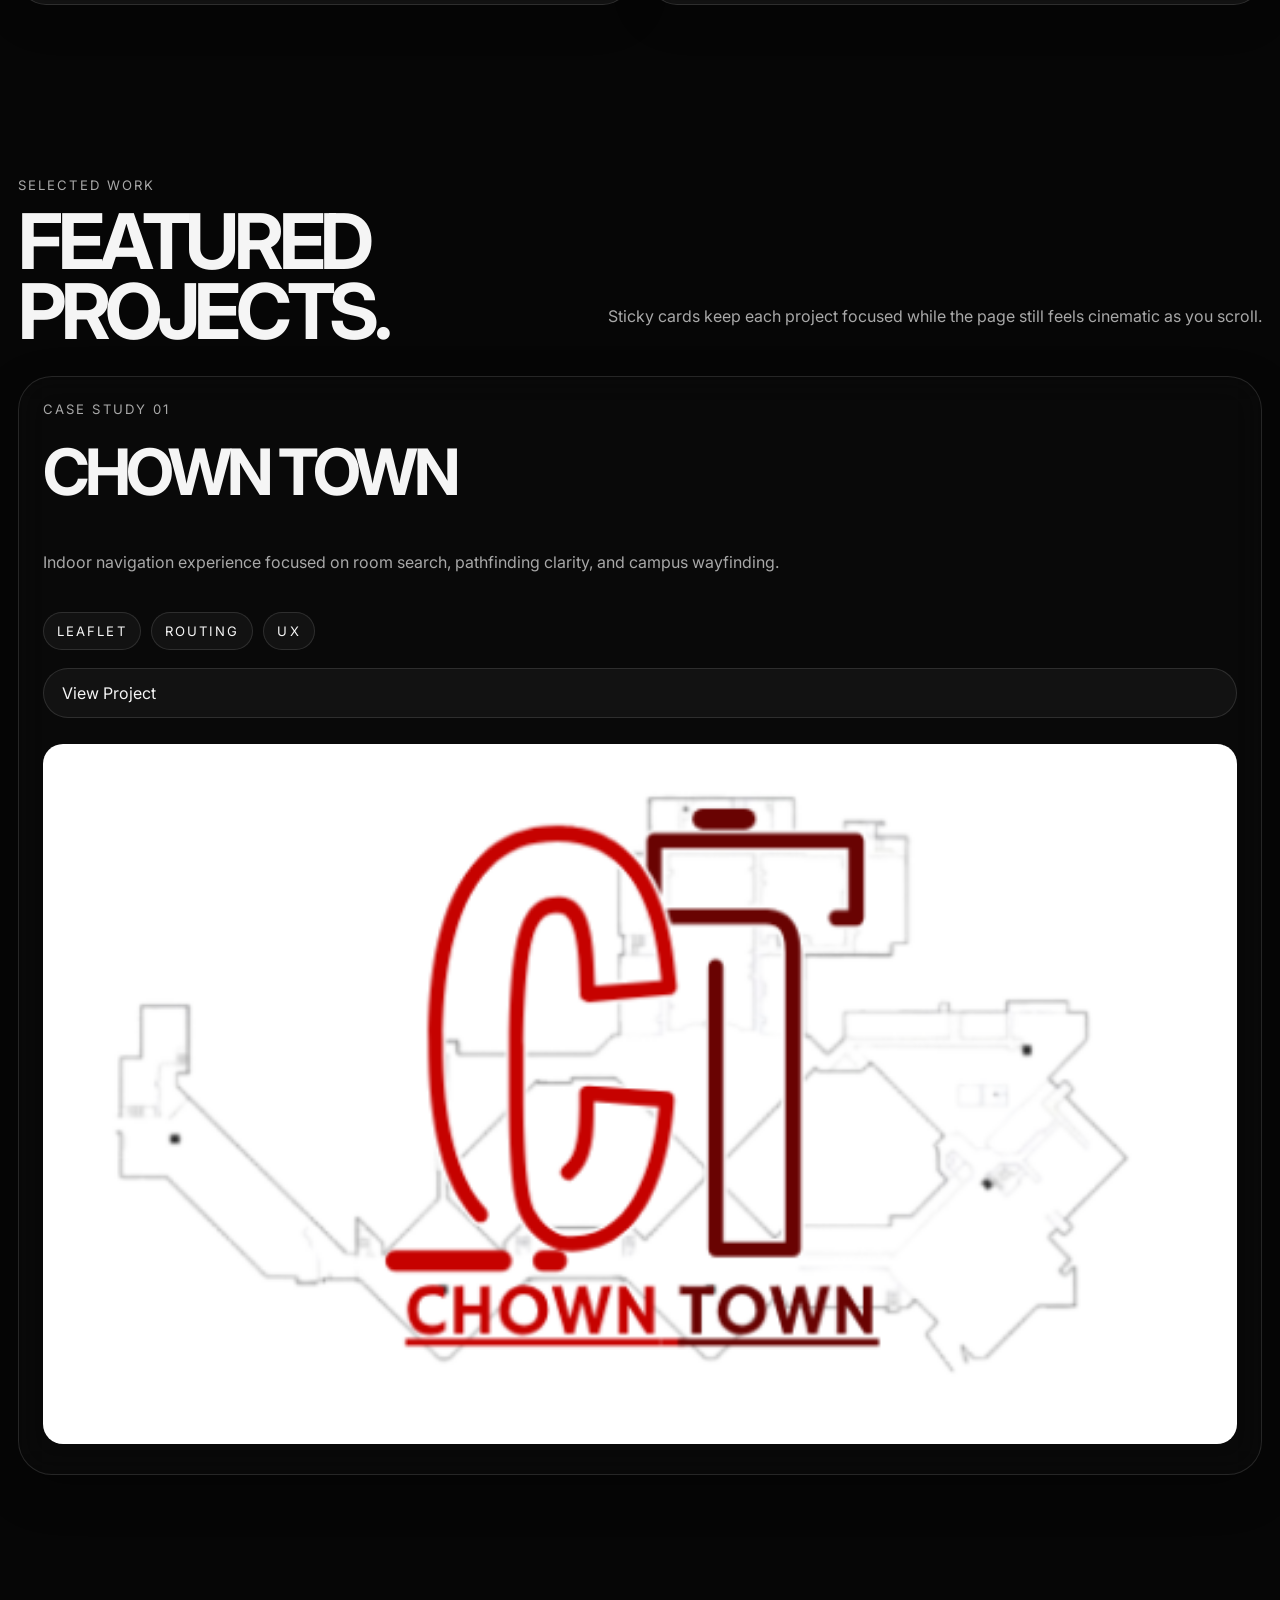
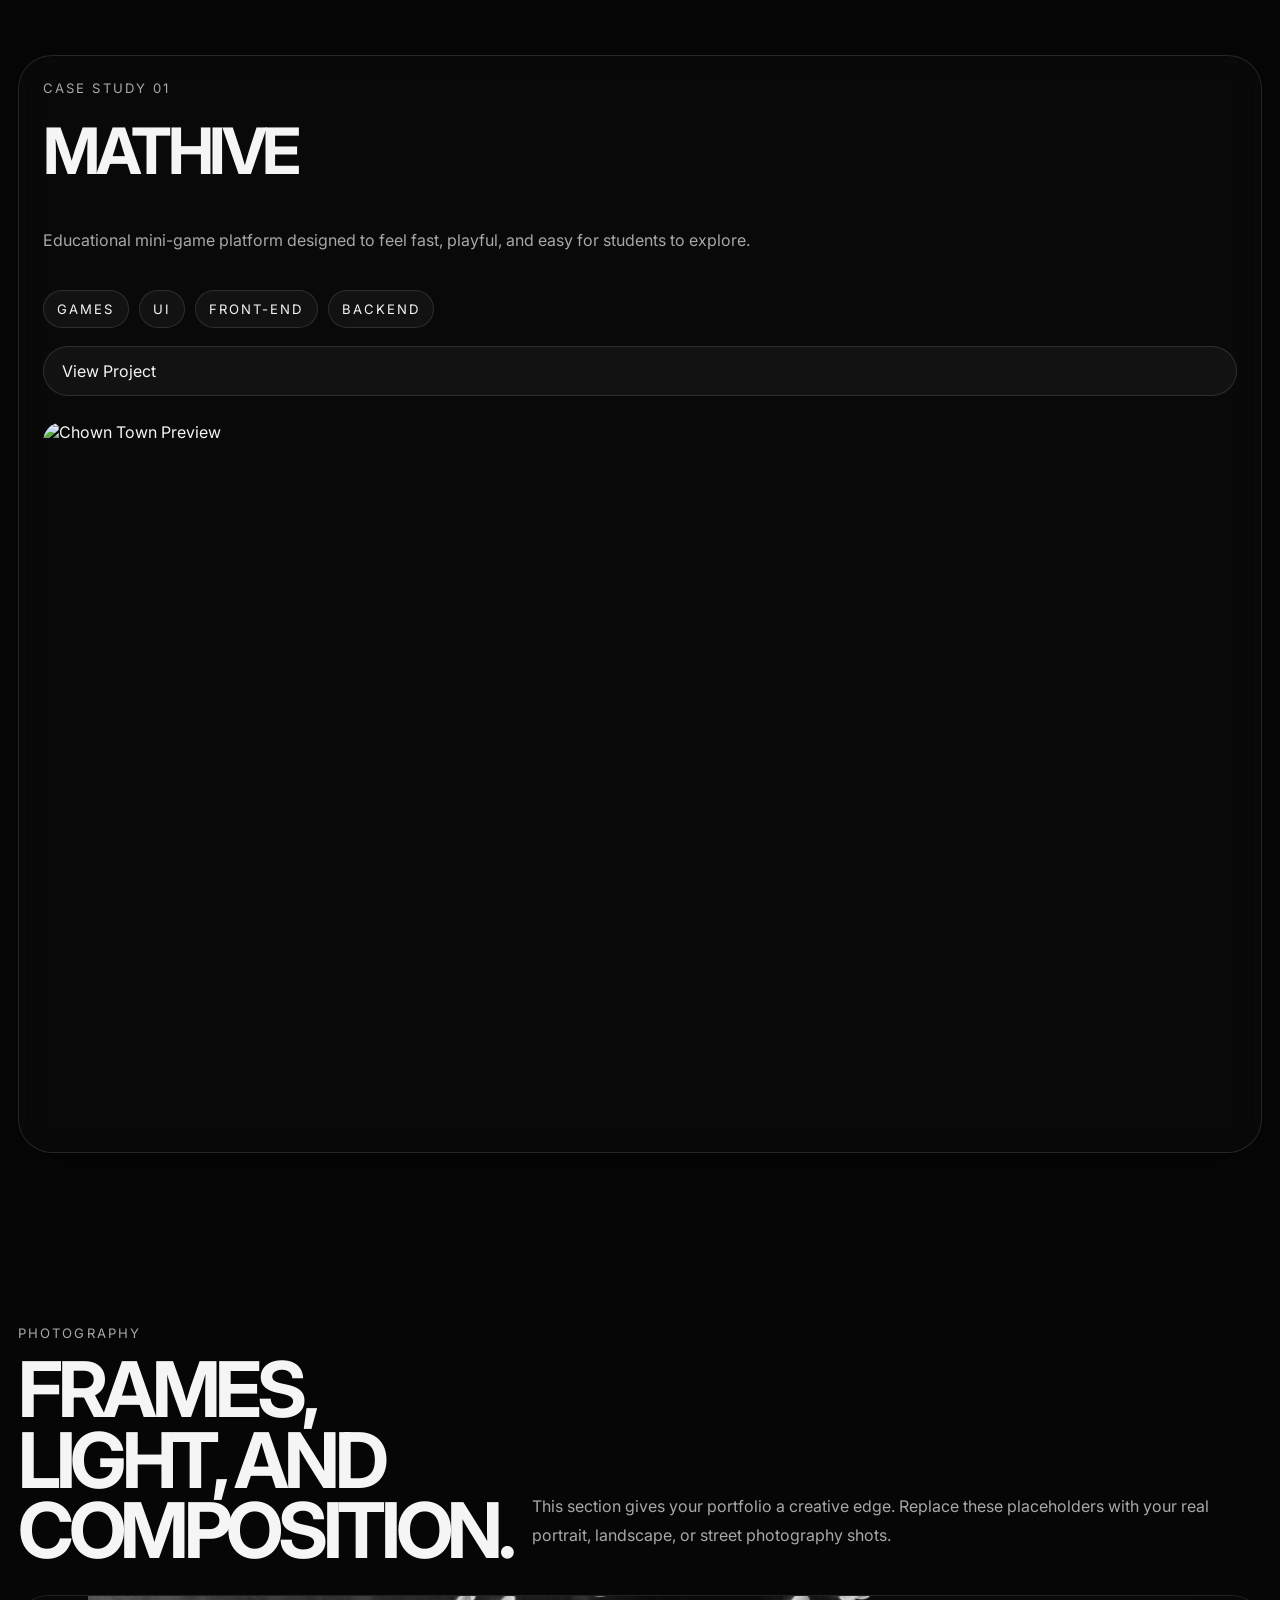
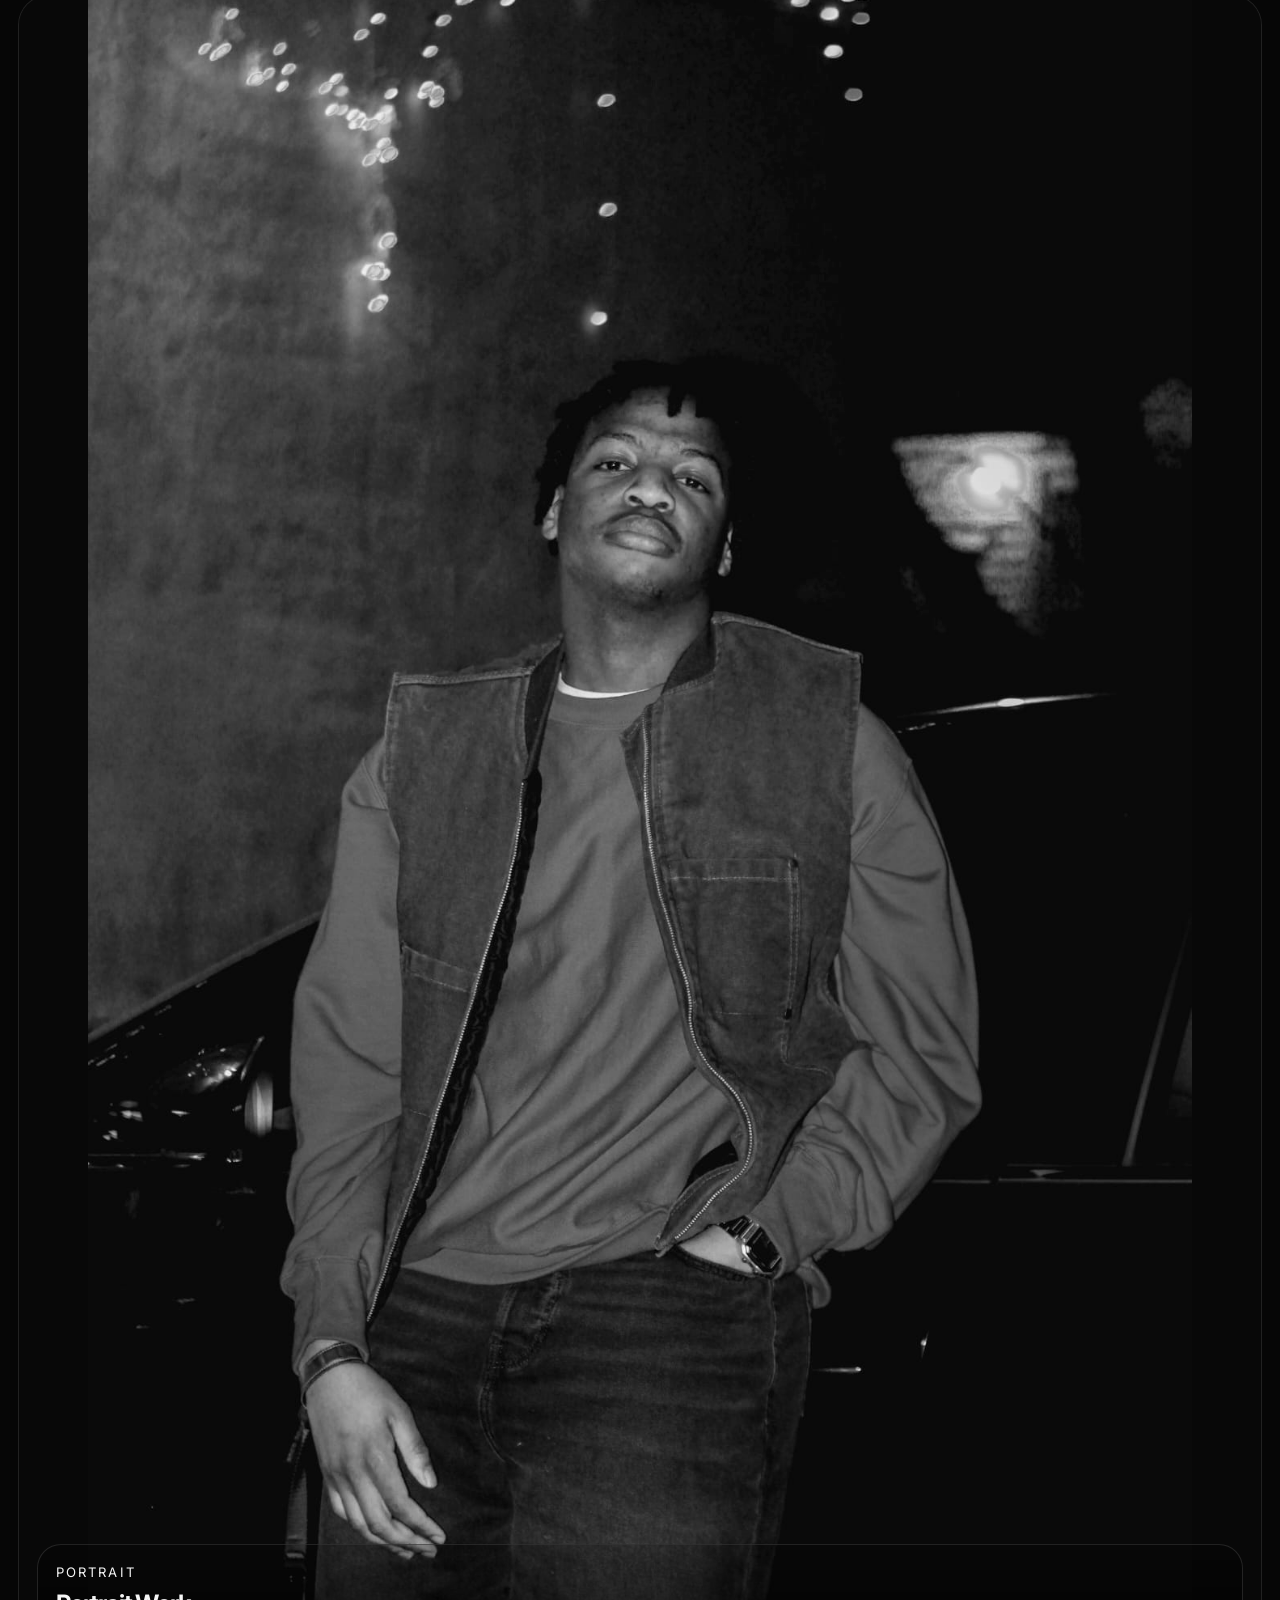
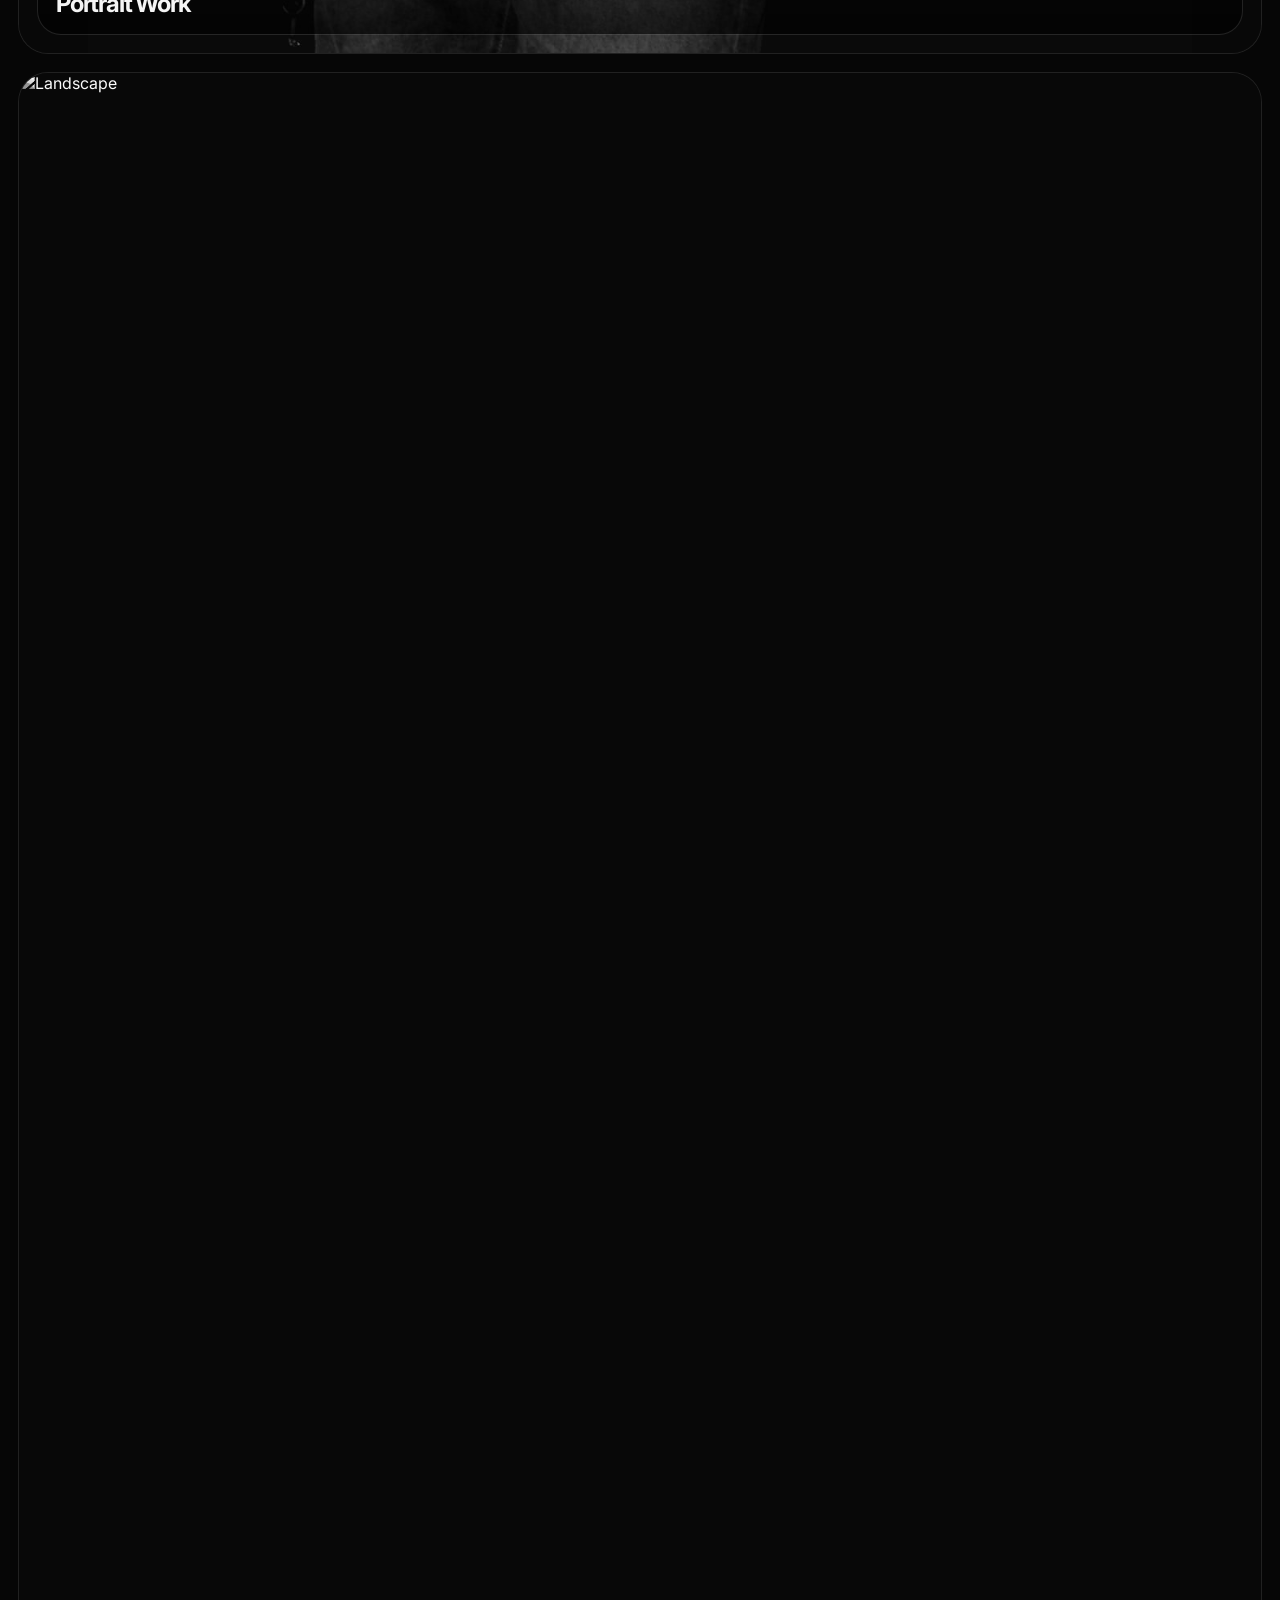
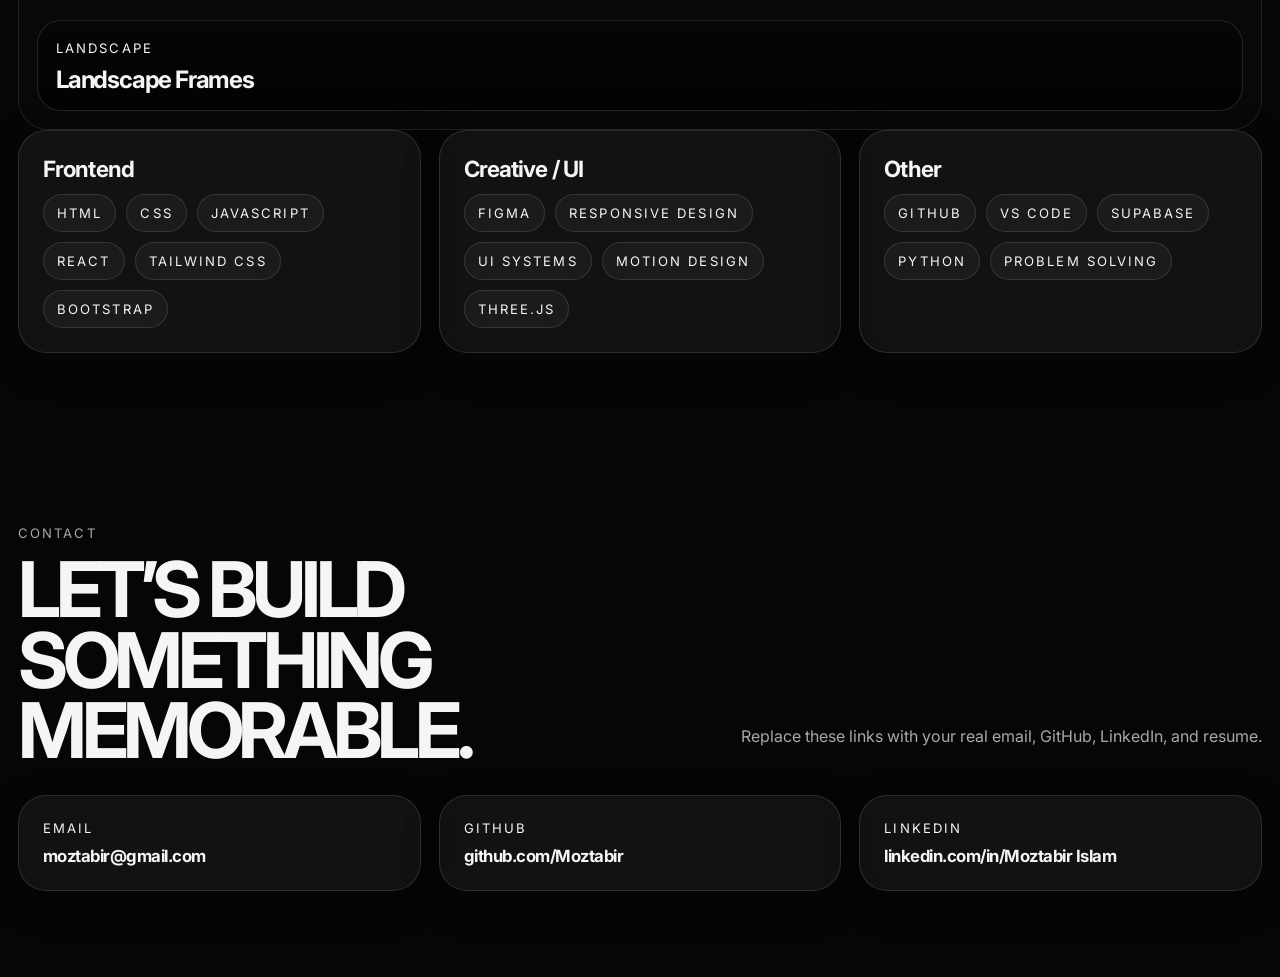
==== commit 1fde1cc1: "Updated UI and Background" ====
--- a/index.html
+++ b/index.html
@@ -171,15 +171,14 @@
                 <span>Routing</span>
                 <span>UX</span>
                 </div>
+                <a href="P1.html" class="project-link magnetic">View Project</a>
 
                 <div class="project-image-full">
                 <img src="assets/img/projects/ct_logo.png" alt="Chown Town Preview">
                 </div>
-
-                <a href="P1.html" class="project-link magnetic">View Project</a>
             </div>
             </article>
-            
+
           <br>
 
         <article class="project-card project-card-full reveal tilt-card">
@@ -194,11 +193,10 @@
                 <span>Front-End</span>
                 <span>Backend</span>
                 </div>
-
+                <a href="P2.html" class="project-link magnetic">View Project</a>
                 <div class="project-image-full">
                 <img src="assets/img/projects/mathive_logo.png" alt="Chown Town Preview">
                 </div>
-                <a href="P2.html" class="project-link magnetic">View Project</a>
             </div>
             </article>
       </div>
@@ -218,25 +216,25 @@
       <div class="container photo-grid">
         <a href="portrait.html" class="photo-link">
         <article class="photo-card reveal magnetic tall">
-            <img src="assets/img/photos/P1.jpeg" class="photo-img" alt="Portrait work">
-
-            <div class="photo-caption">
+          <img src="assets/img/photos/P1.jpeg" class="photo-img" alt="Portrait work">
+
+          <div class="photo-caption">
             <span class="mono">Portrait</span>
             <h3>Portrait Work</h3>
-            </div>
-        </article>
-        </a>
-
-        <a href="landscape.html" class="photo-link">
+          </div>
+        </article>
+      </a>
+
+      <a href="landscape.html" class="photo-link">
         <article class="photo-card reveal magnetic">
-            <img src="assets/img/photos/l4.jpg" class="photo-img" alt="Landscape">
-
-            <div class="photo-caption">
+          <img src="assets/img/photos/l4.jpg" class="photo-img" alt="Landscape">
+
+          <div class="photo-caption">
             <span class="mono">Landscape</span>
             <h3>Landscape Frames</h3>
-            </div>
-        </article>
-        </a>
+          </div>
+        </article>
+      </a>
 </div>
 
       <div class="container skills-grid">
--- a/style.css
+++ b/style.css
@@ -399,6 +399,67 @@
   line-height:1.85;
 }
 
+.photo-link,
+.photo-link:visited,
+.photo-link:hover,
+.photo-link:active{
+  color:var(--text);
+  text-decoration:none;
+}
+
+.photo-link{
+  display:block;
+}
+
+.photo-grid{
+  display:grid;
+  grid-template-columns:1fr;
+  gap:18px;
+}
+
+.photo-card{
+  position:relative;
+  border-radius:30px;
+  overflow:hidden;
+  border:1px solid rgba(255,255,255,.08);
+  background:#0e0e0e;
+  aspect-ratio: 3 / 4;
+  width:100%;
+}
+
+.photo-card.tall{
+  min-height:750px;
+}
+
+.photo-img{
+  position:absolute;
+  inset:0;
+  width:100%;
+  height:100%;
+  object-fit:contain;
+  object-position:center;
+  display:block;
+  background:#0e0e0e;
+  transition:transform .5s var(--ease), filter .5s var(--ease);
+  filter:grayscale(1) contrast(1.05);
+}
+
+.photo-card:hover .photo-img{
+  transform:scale(1.02);
+  filter:grayscale(.15) contrast(1.05);
+}
+
+.photo-caption{
+  position:absolute;
+  left:18px;
+  right:18px;
+  bottom:18px;
+  padding:16px 18px;
+  border-radius:24px;
+  background:linear-gradient(180deg, rgba(0,0,0,.18), rgba(0,0,0,.6));
+  border:1px solid rgba(255,255,255,.12);
+}
+
 .hero-marquee{
   margin-top:30px;
   border-top:1px solid var(--line);
@@ -464,22 +525,23 @@
 
 .projects-stack{
   display:grid;
-  gap:22px;
+  gap:80px;
 }
 
 .project-card{
   position:sticky;
   top:108px;
-  min-height:78svh;
+  min-height:90svh;
   display:grid;
   grid-template-columns:1fr 1.1fr;
   gap:20px;
   padding:24px;
   border-radius:34px;
   border:1px solid var(--line);
-  background:linear-gradient(180deg, rgba(255,255,255,.06), rgba(255,255,255,.03));
-  backdrop-filter:blur(12px);
-  box-shadow:0 16px 44px rgba(0,0,0,.2);
+  background:rgba(10,10,10,.82); /* darker and more solid */
+  backdrop-filter:blur(18px);
+  -webkit-backdrop-filter:blur(18px);
+  box-shadow:0 16px 44px rgba(0,0,0,.28);
   transition:transform .2s var(--ease), border-color .2s var(--ease), box-shadow .2s var(--ease);
 }
 
@@ -553,8 +615,31 @@
   position:relative;
   border-radius:30px;
   overflow:hidden;
-  min-height:280px;
+  min-height:600px; /* same height for both cards */
   border:1px solid rgba(255,255,255,.08);
+  background:#0e0e0e;
+}
+
+.photo-card.tall{
+  min-height:600px; /* match portrait height */
+}
+
+.photo-img{
+  position:absolute;
+  inset:0;
+  width:100%;
+  height:100%;
+  object-fit:contain;   /* shows full image */
+  object-position:center;
+  display:block;
+  background:#0e0e0e;
+  transition:transform .5s var(--ease), filter .5s var(--ease);
+  filter:grayscale(1) contrast(1.05);
+}
+
+.photo-card:hover .photo-img{
+  transform:scale(1.02);
+  filter:grayscale(.15) contrast(1.05);
 }
 
 .visual-one{
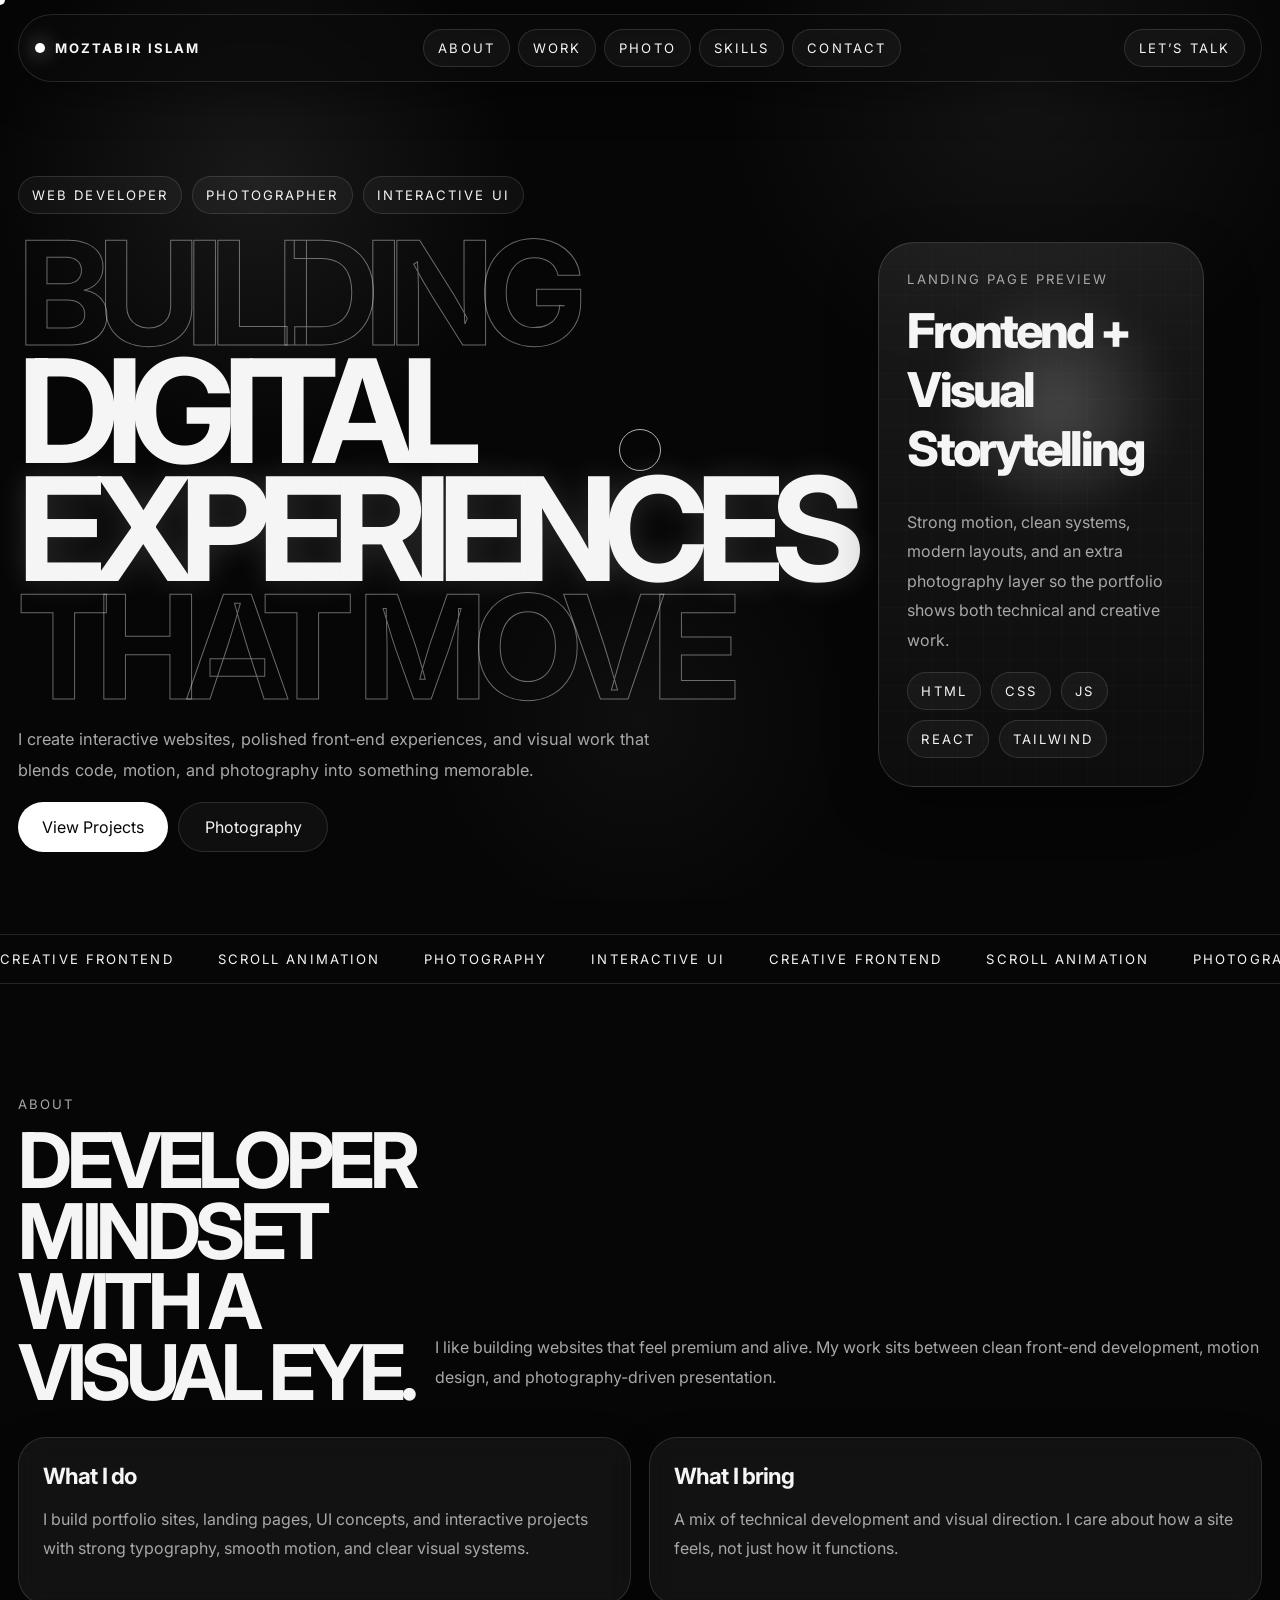
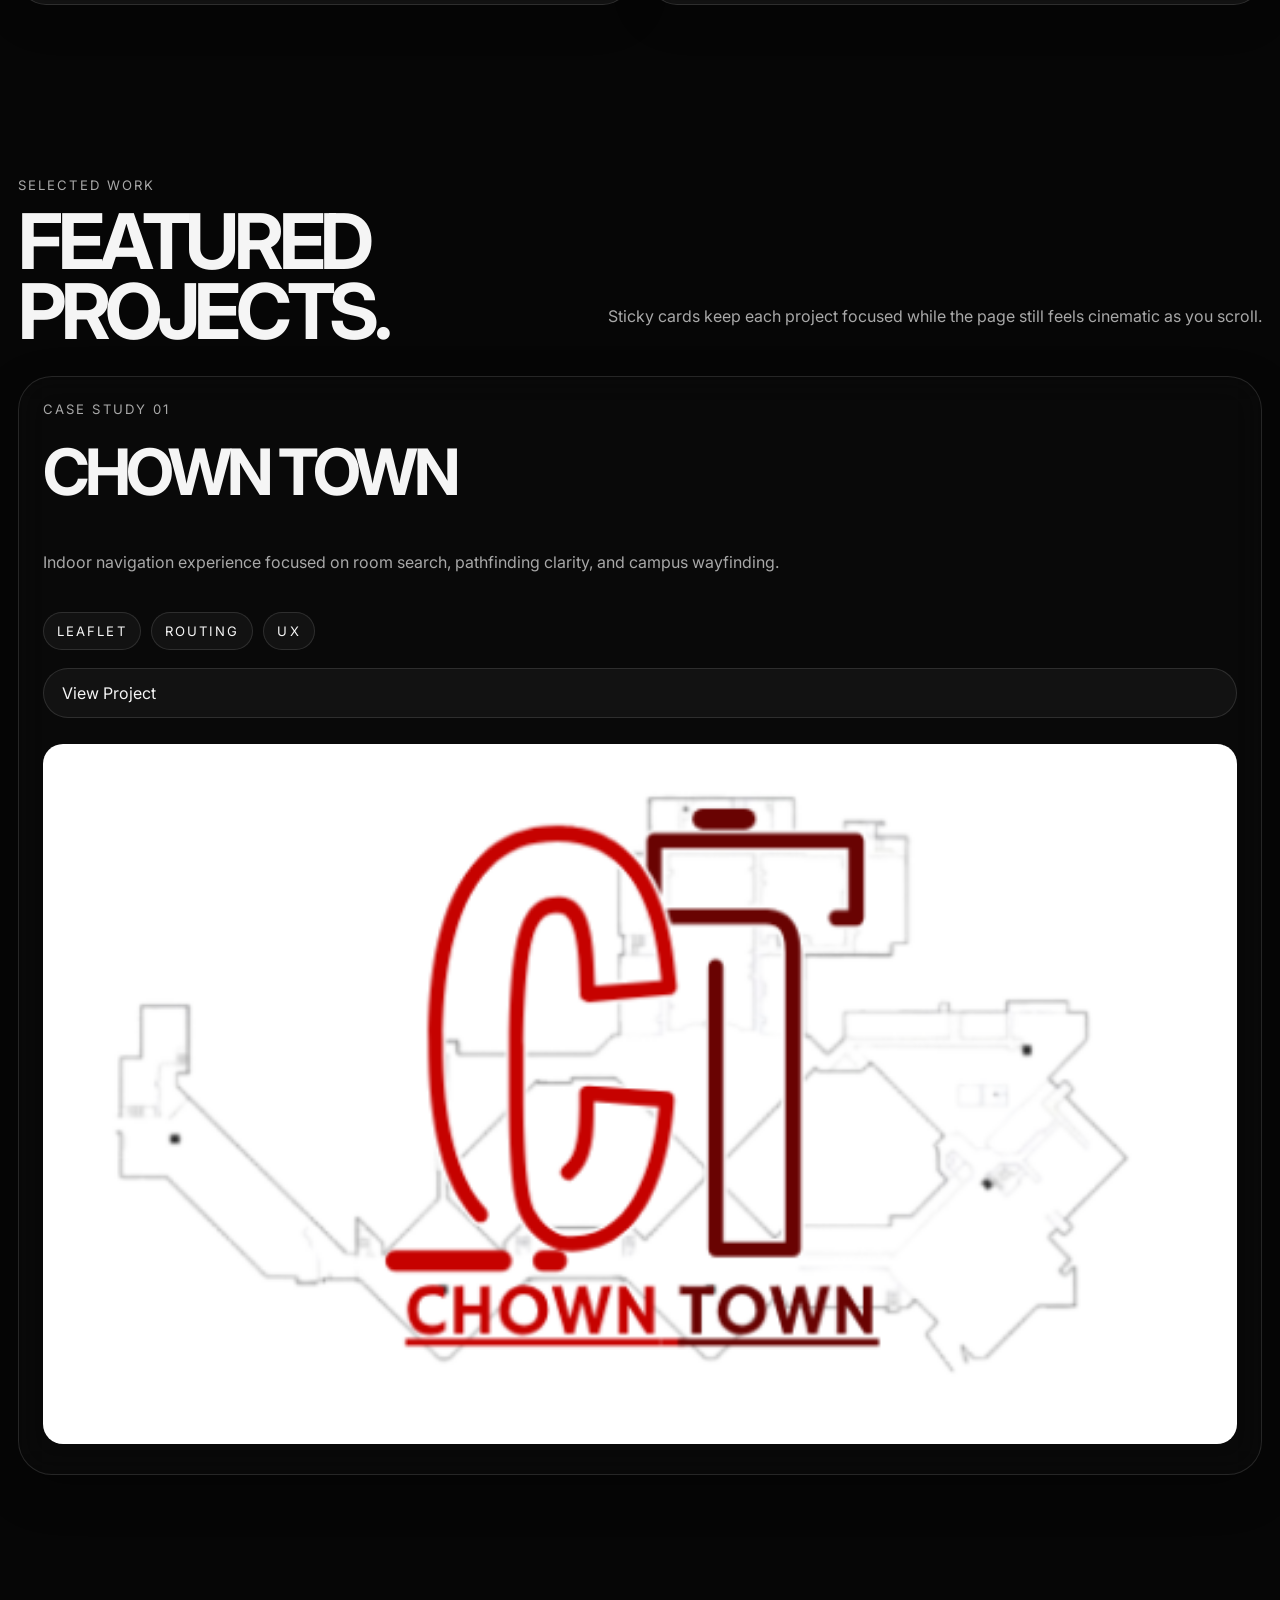
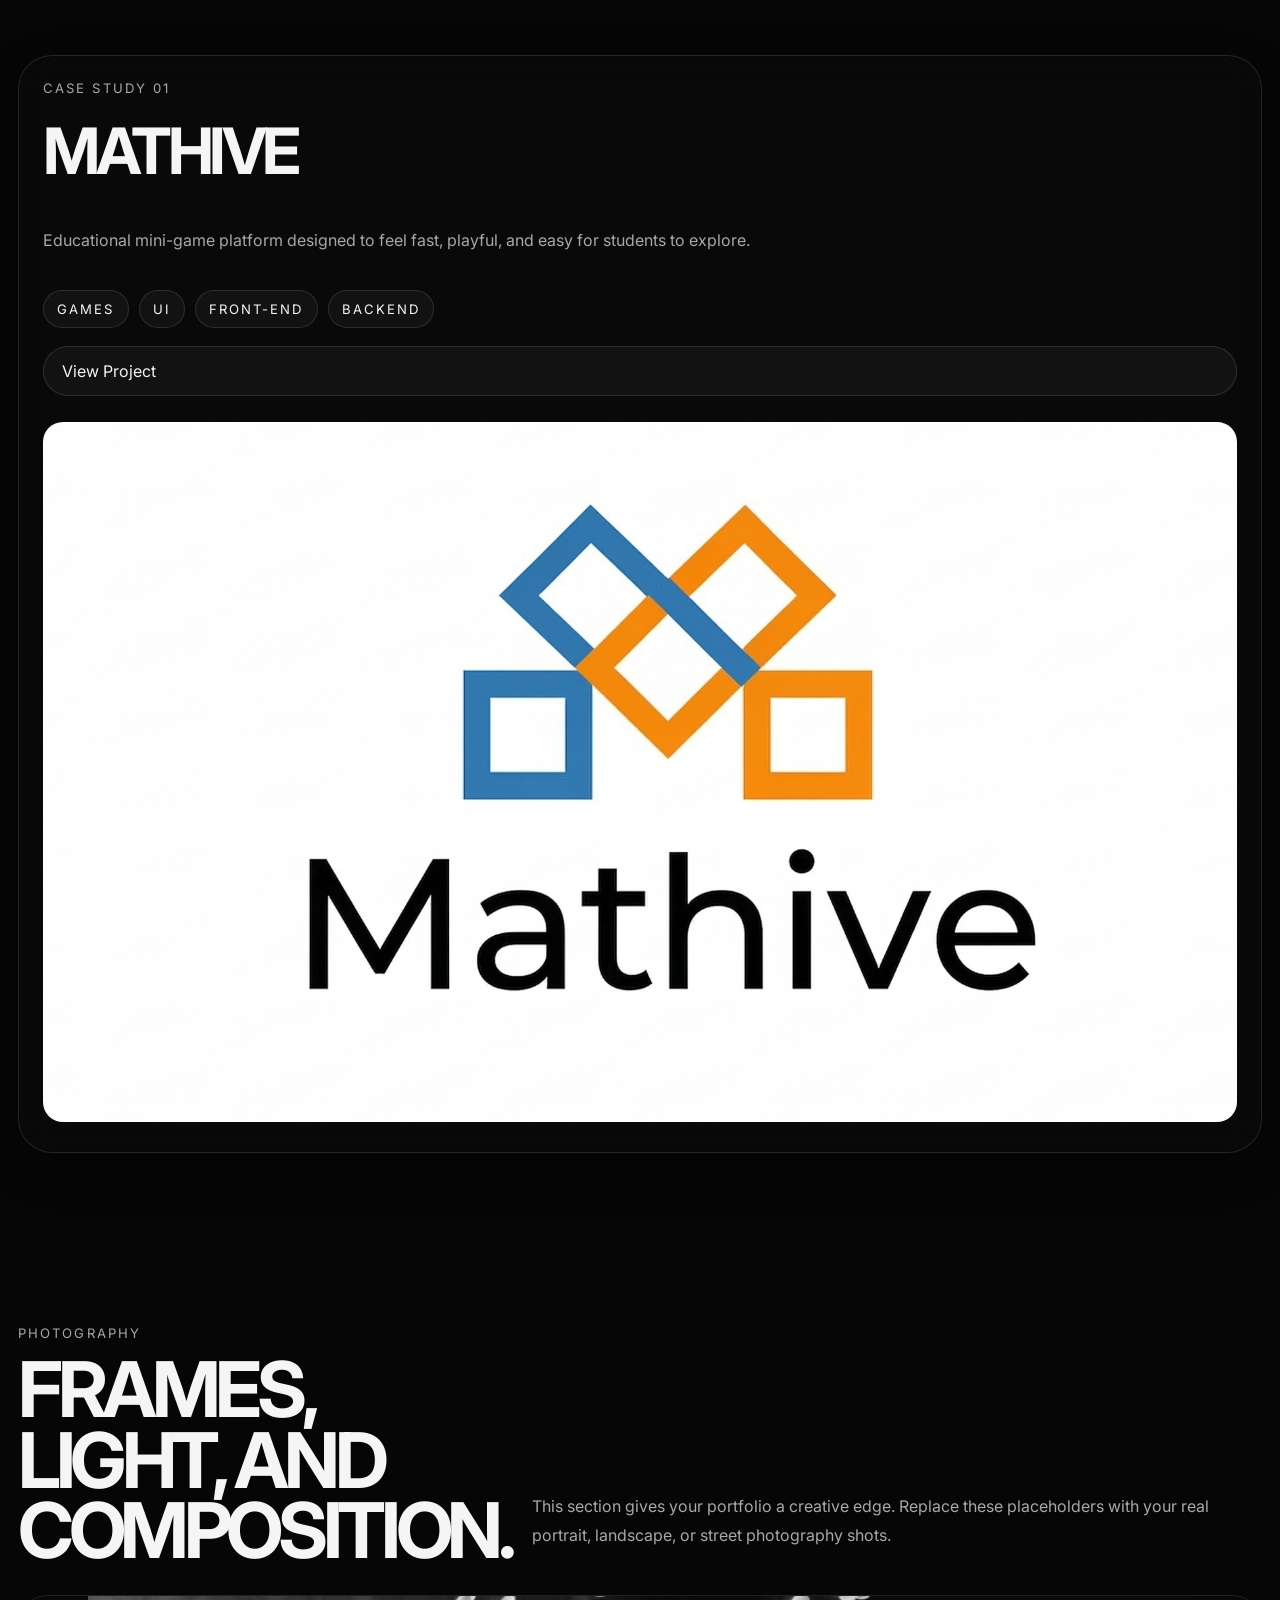
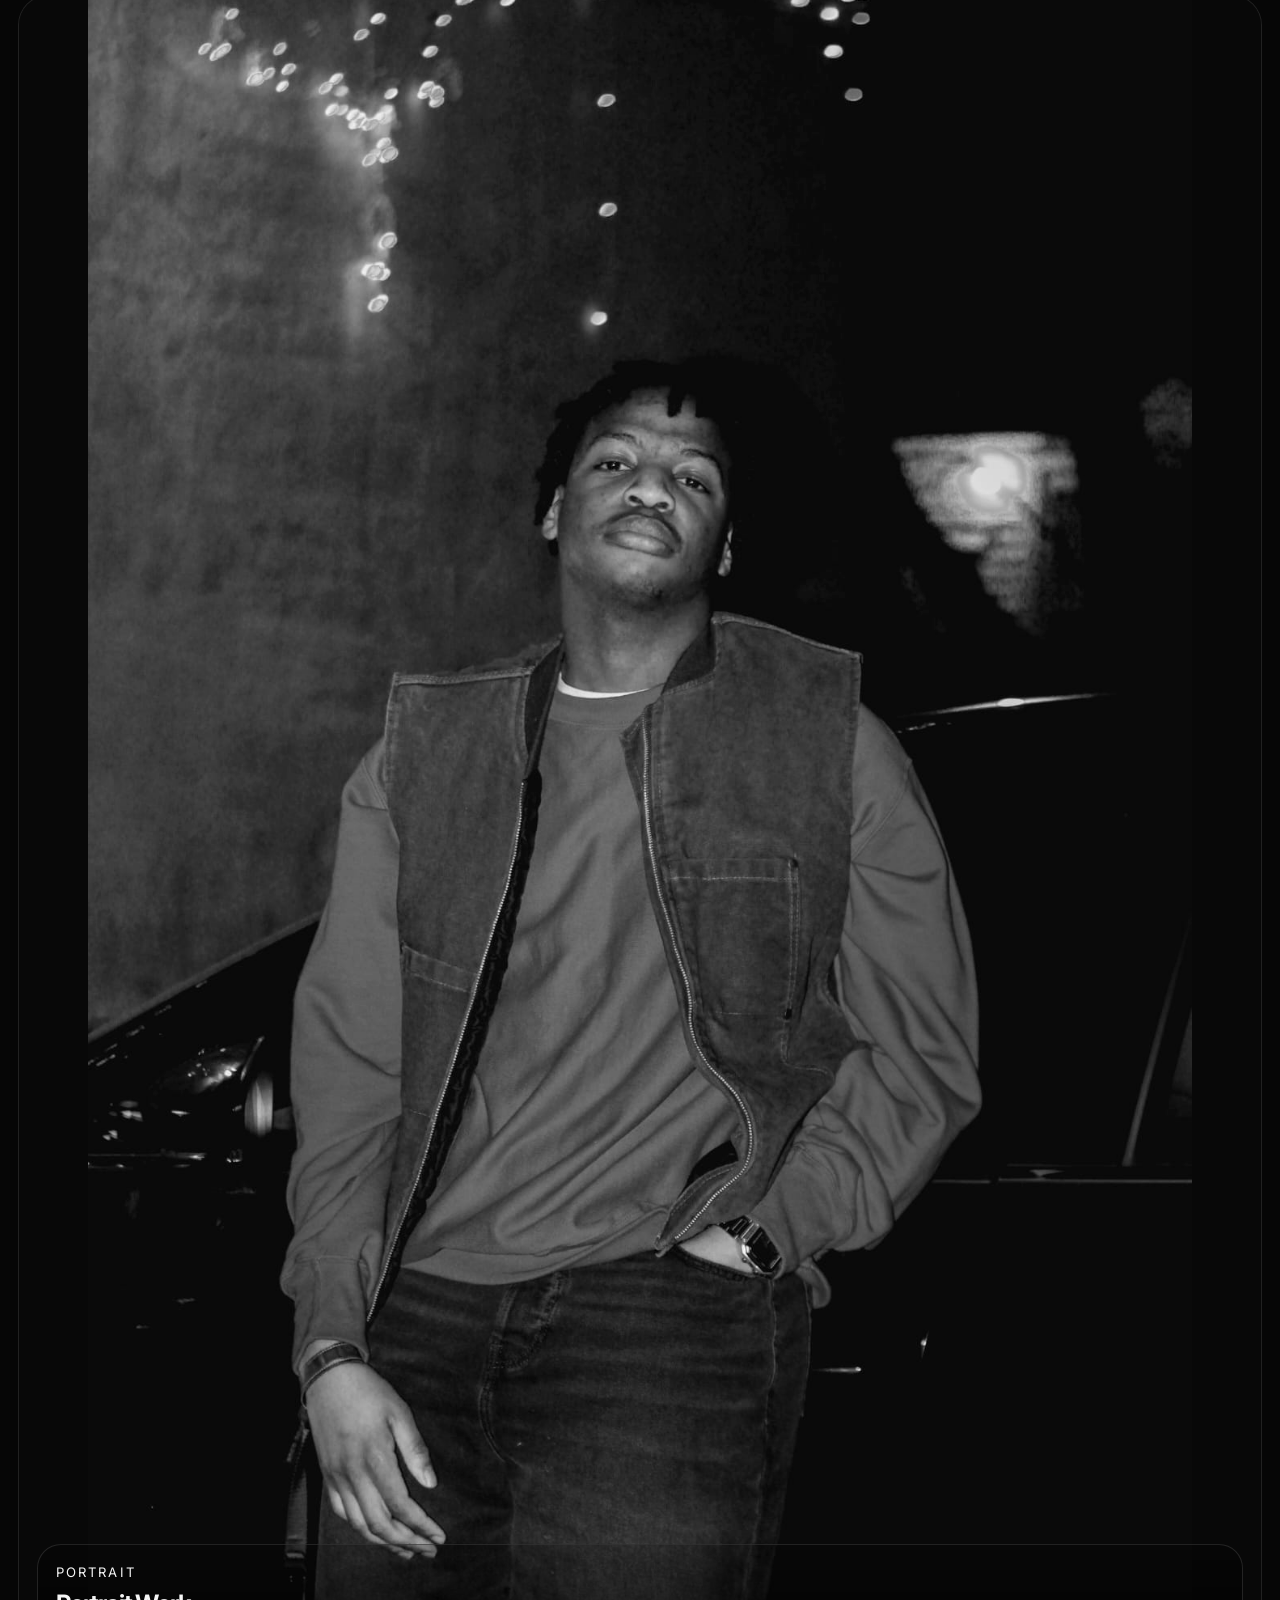
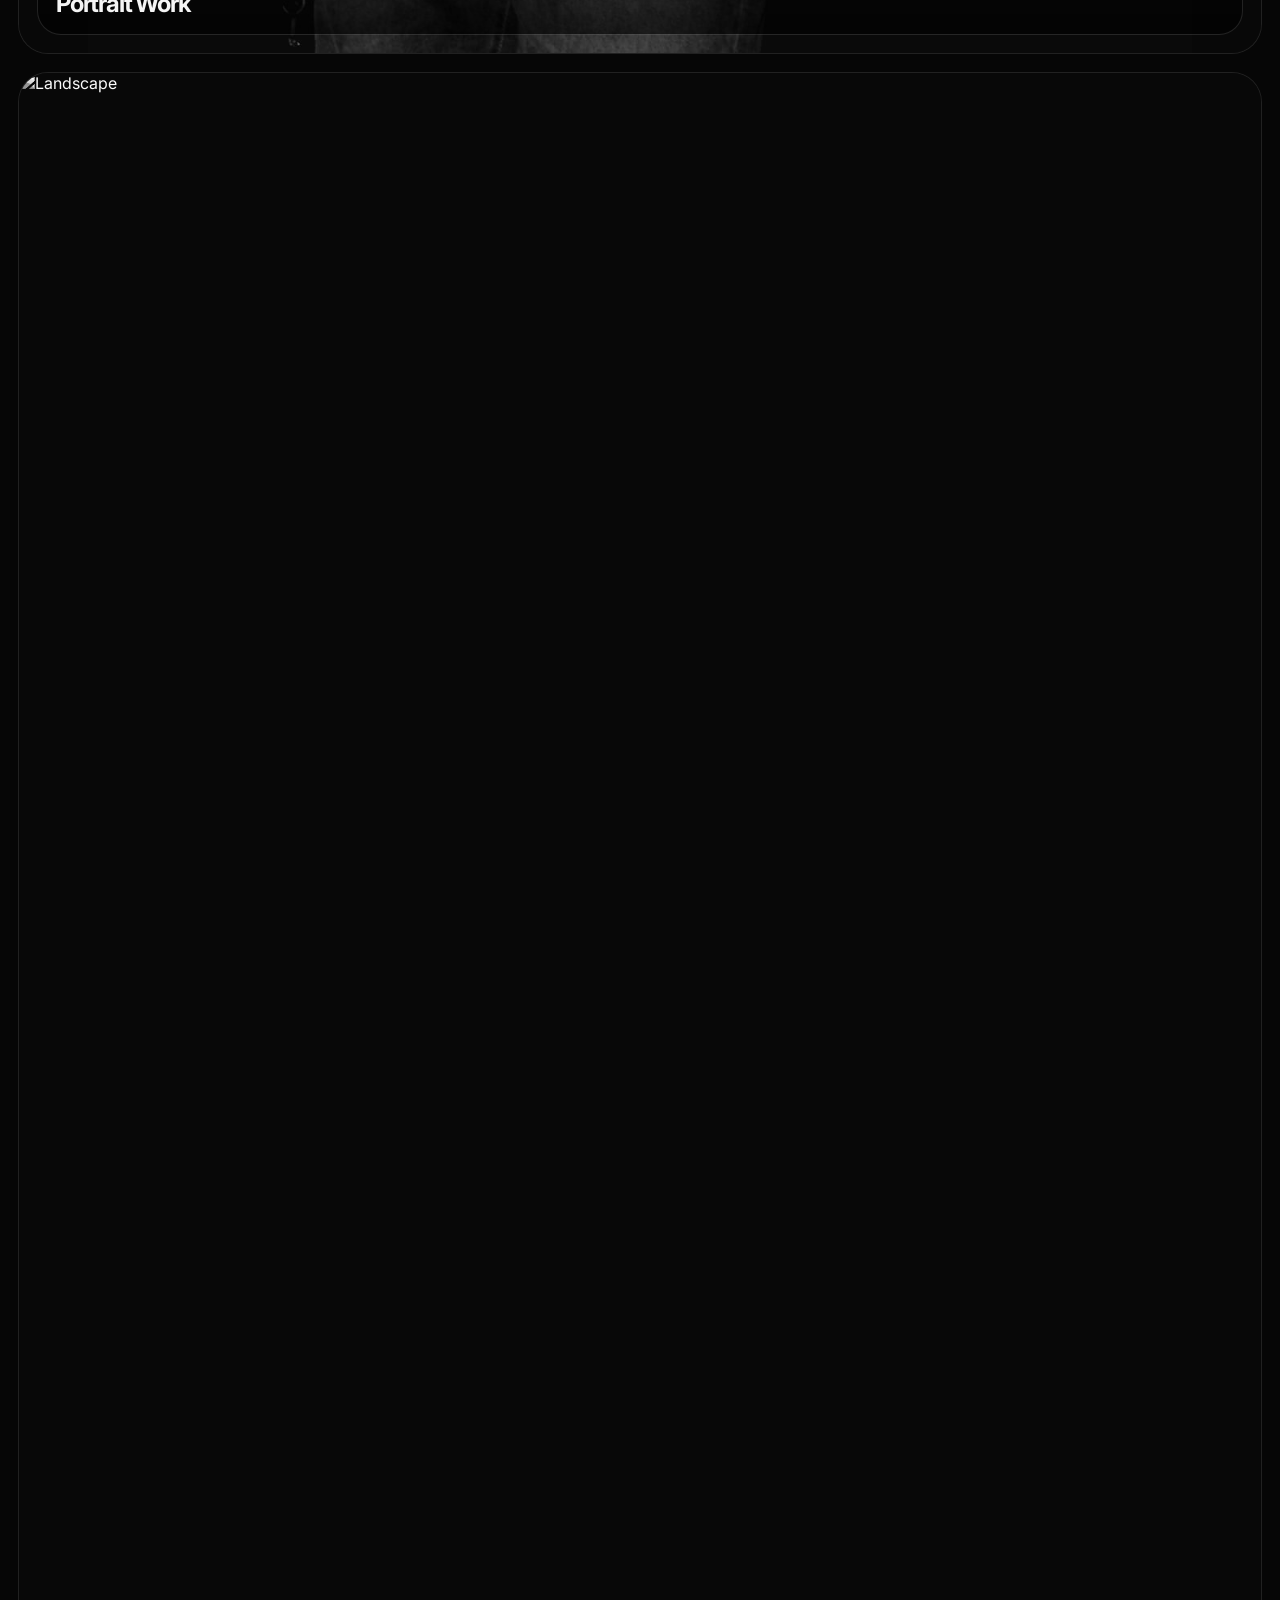
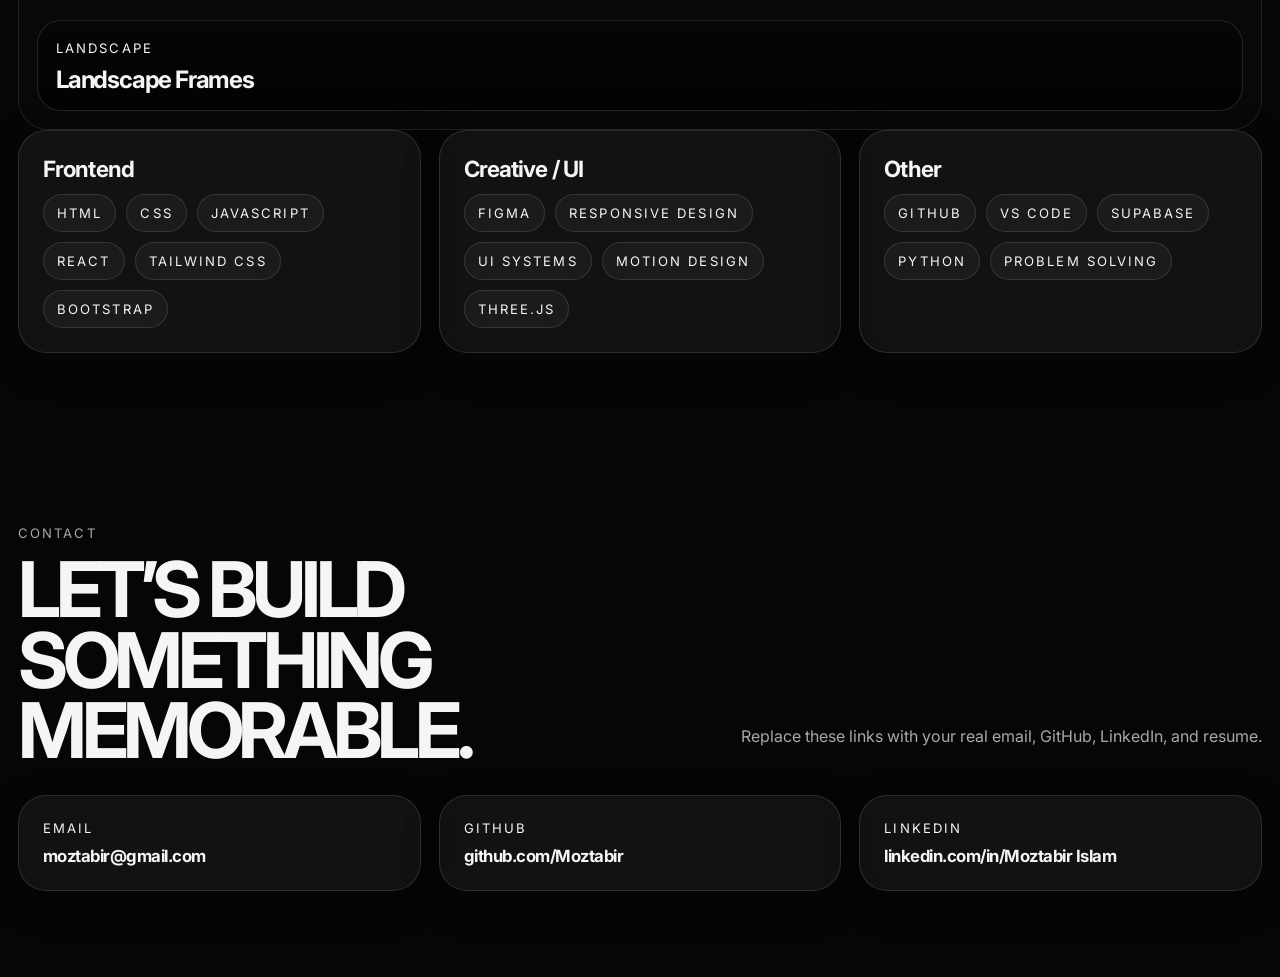
==== commit bd8ae3d7: "Update index.html" ====
--- a/index.html
+++ b/index.html
@@ -195,7 +195,7 @@
                 </div>
                 <a href="P2.html" class="project-link magnetic">View Project</a>
                 <div class="project-image-full">
-                <img src="assets/img/projects/mathive_logo.png" alt="Chown Town Preview">
+                <img src="assets/img/projects/Mathive_logo.png" alt="Chown Town Preview">
                 </div>
             </div>
             </article>
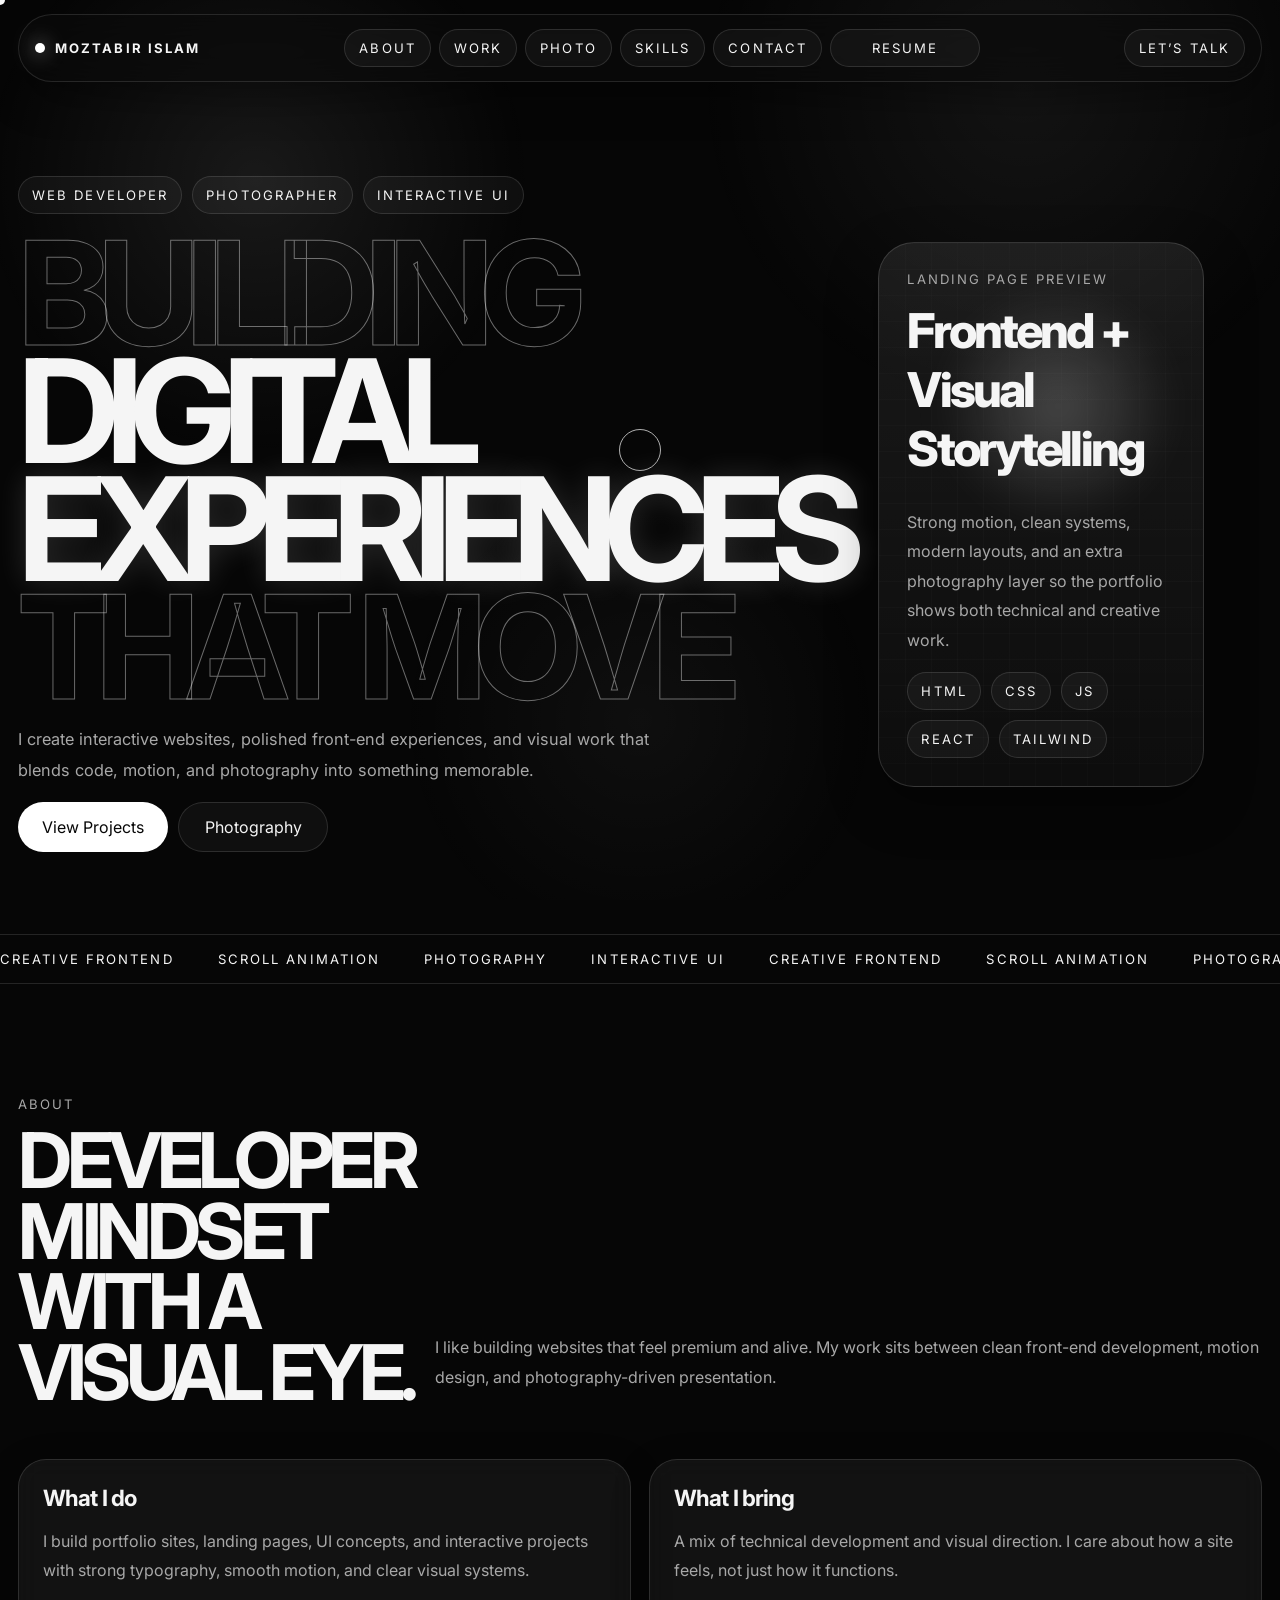
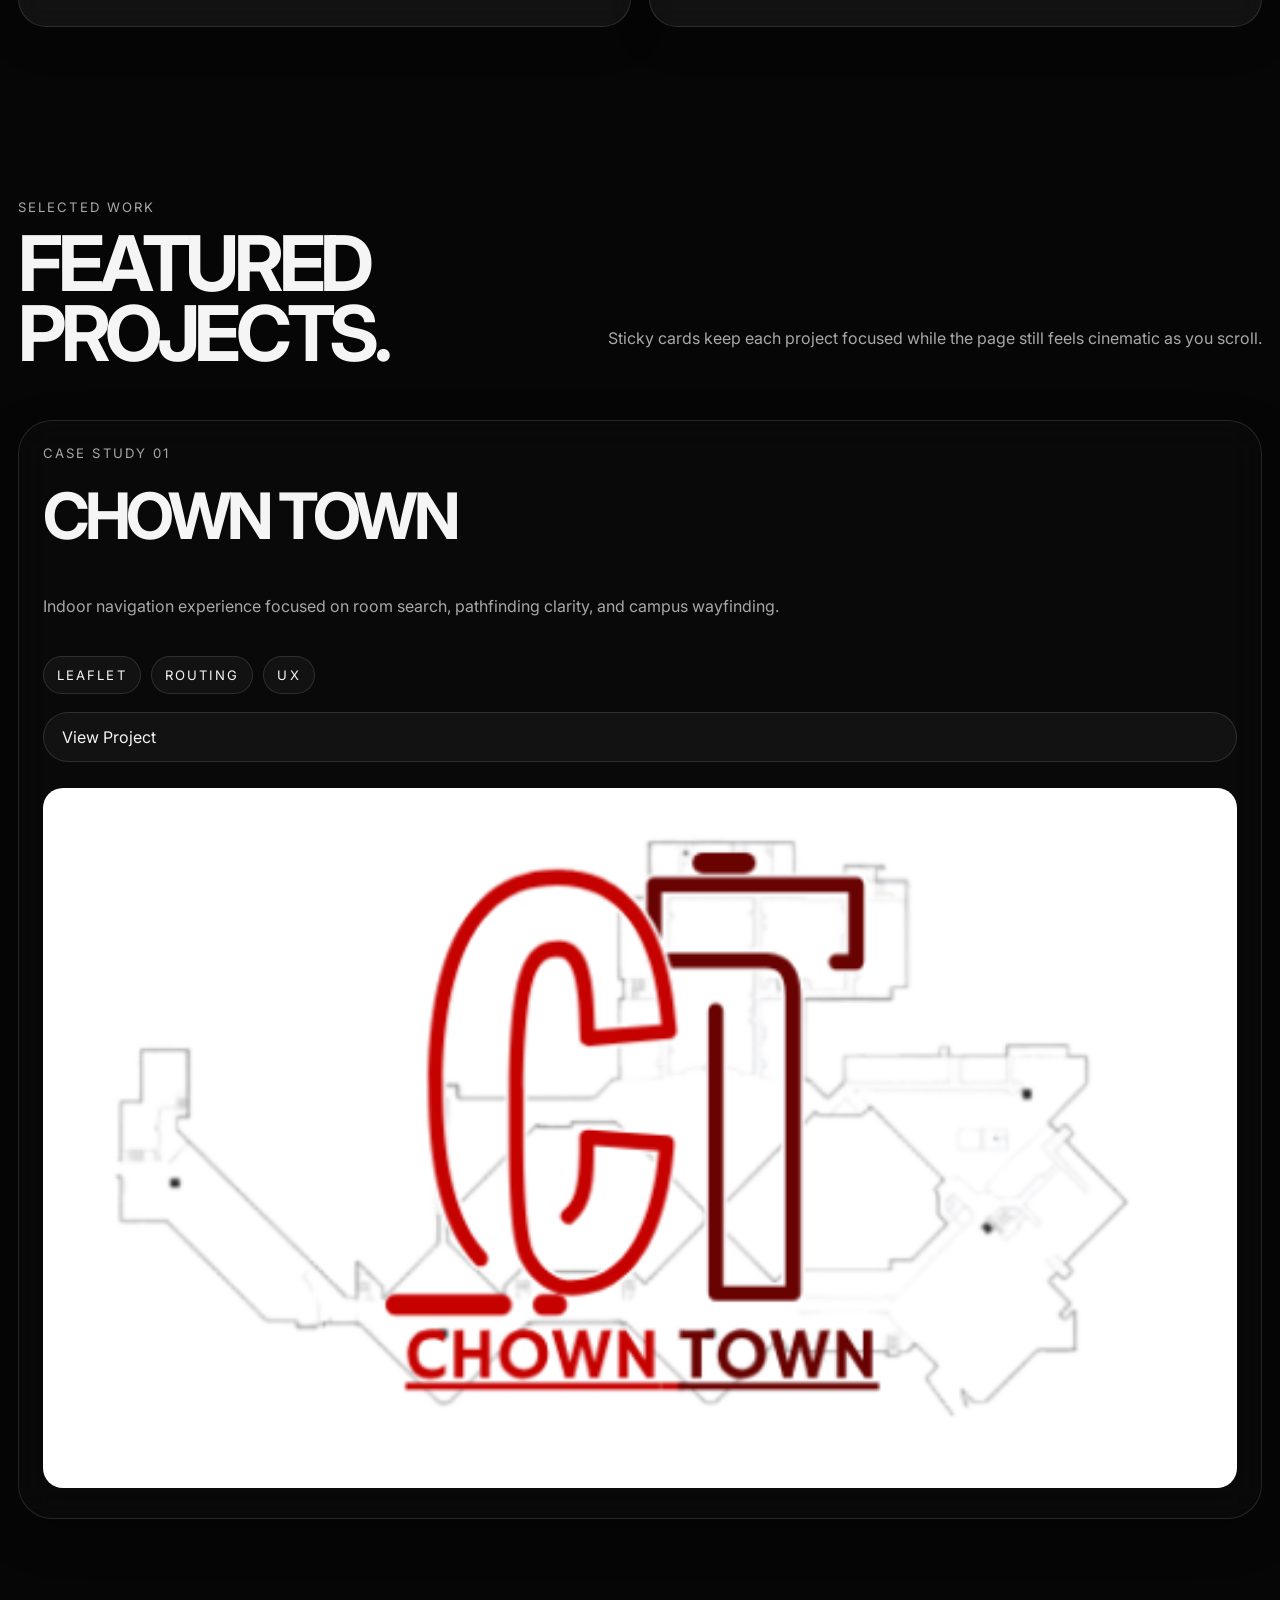
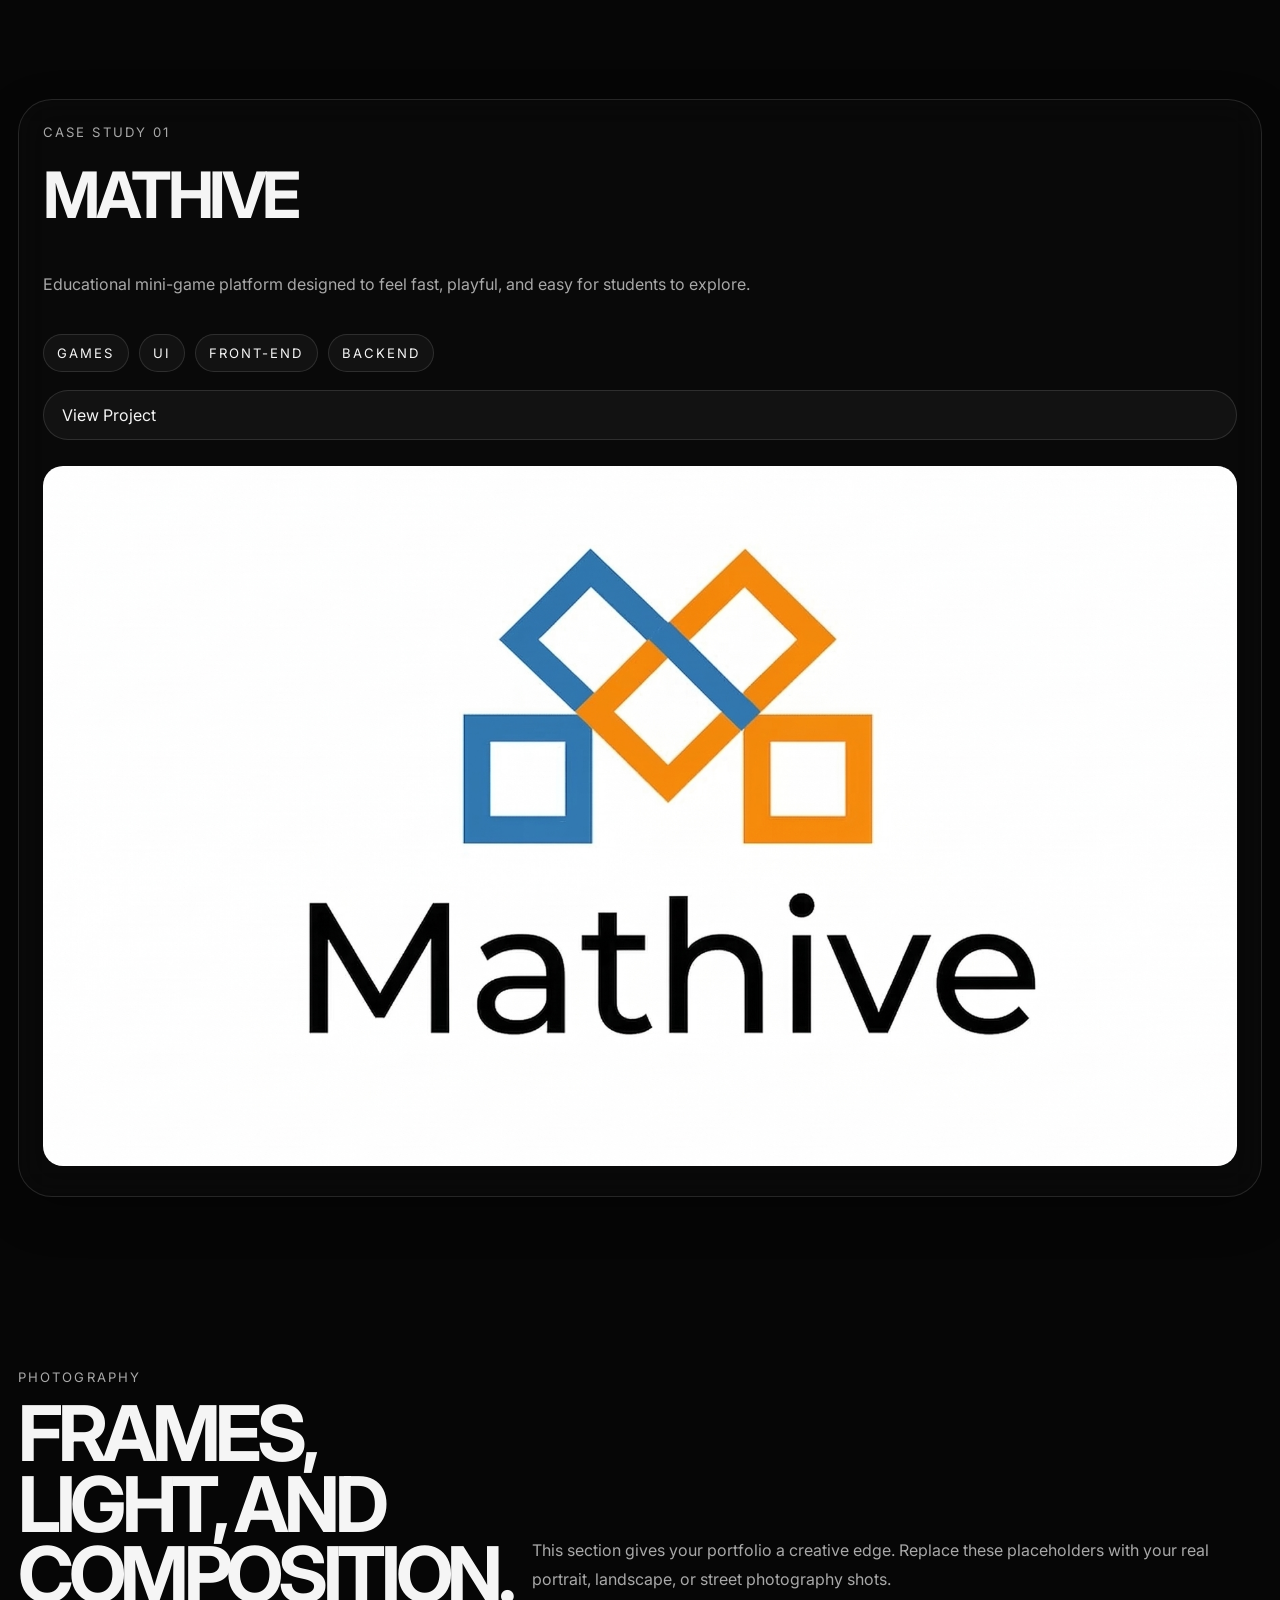
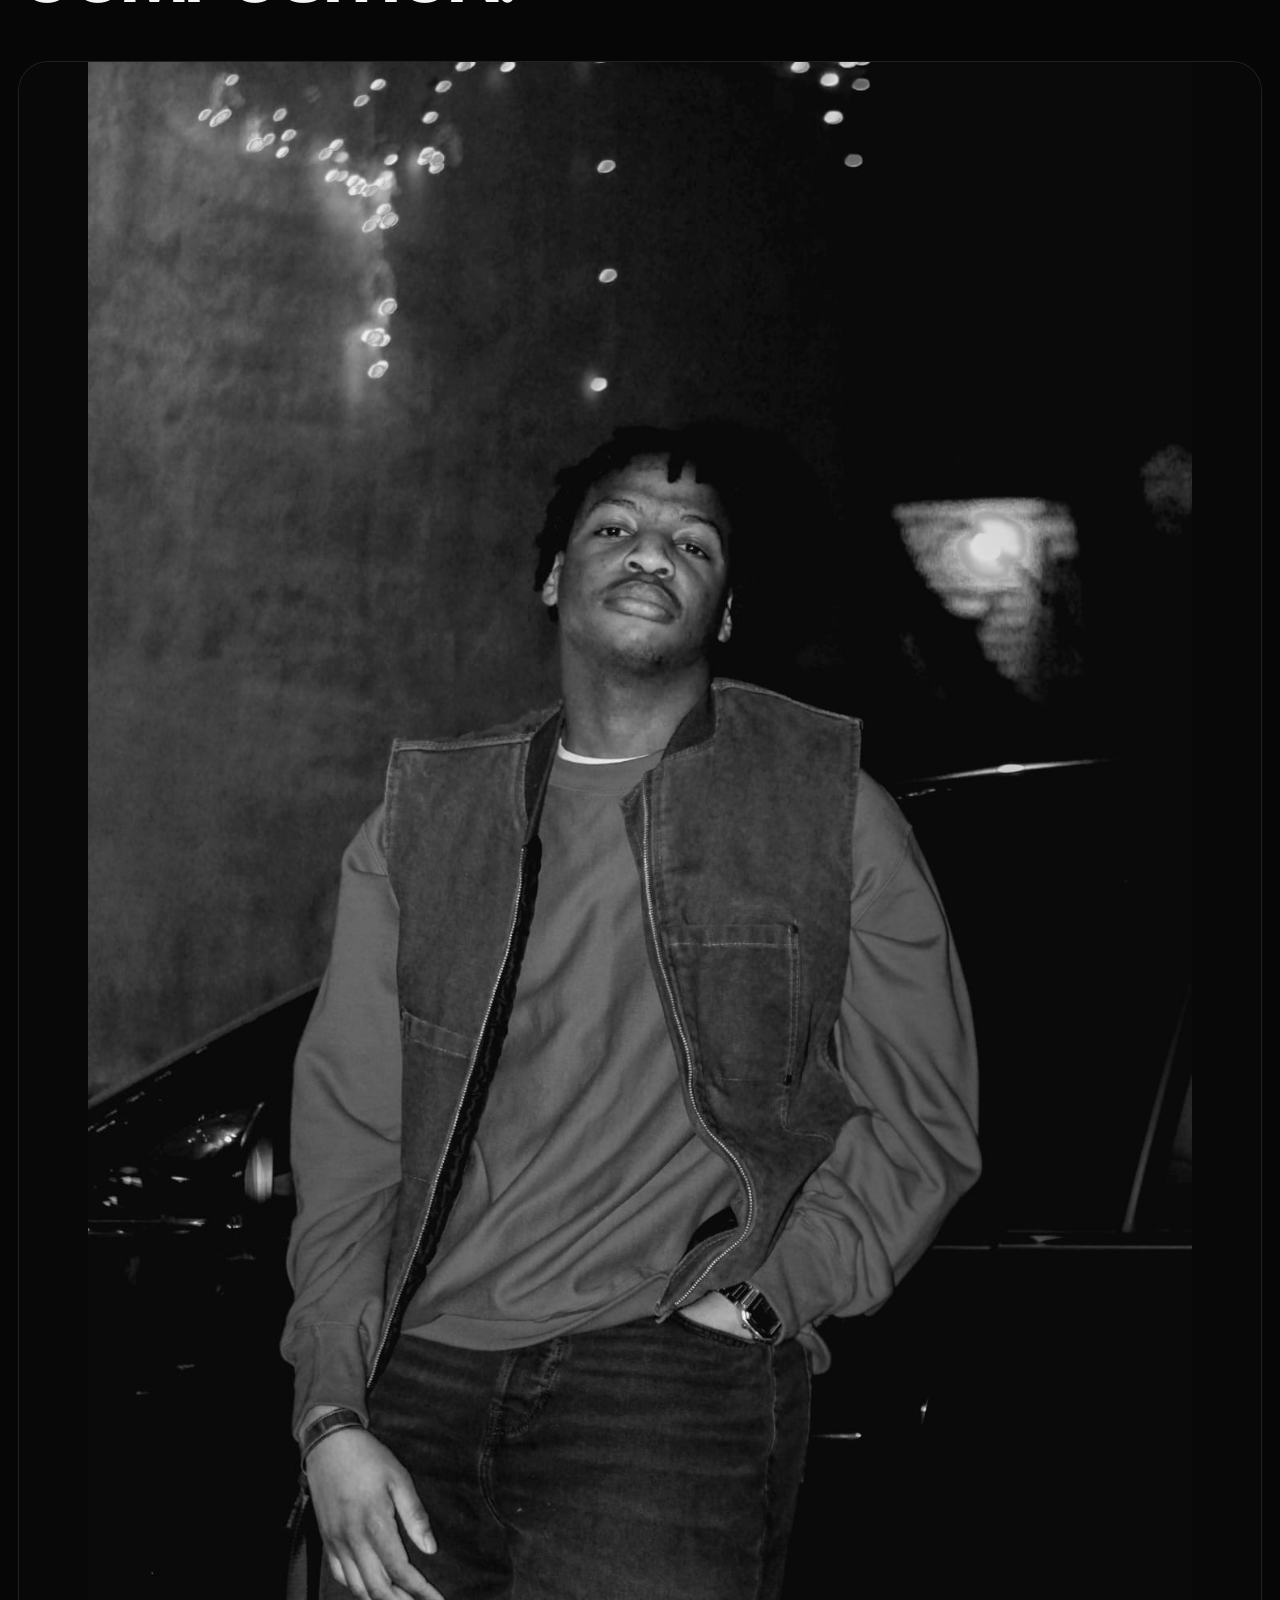
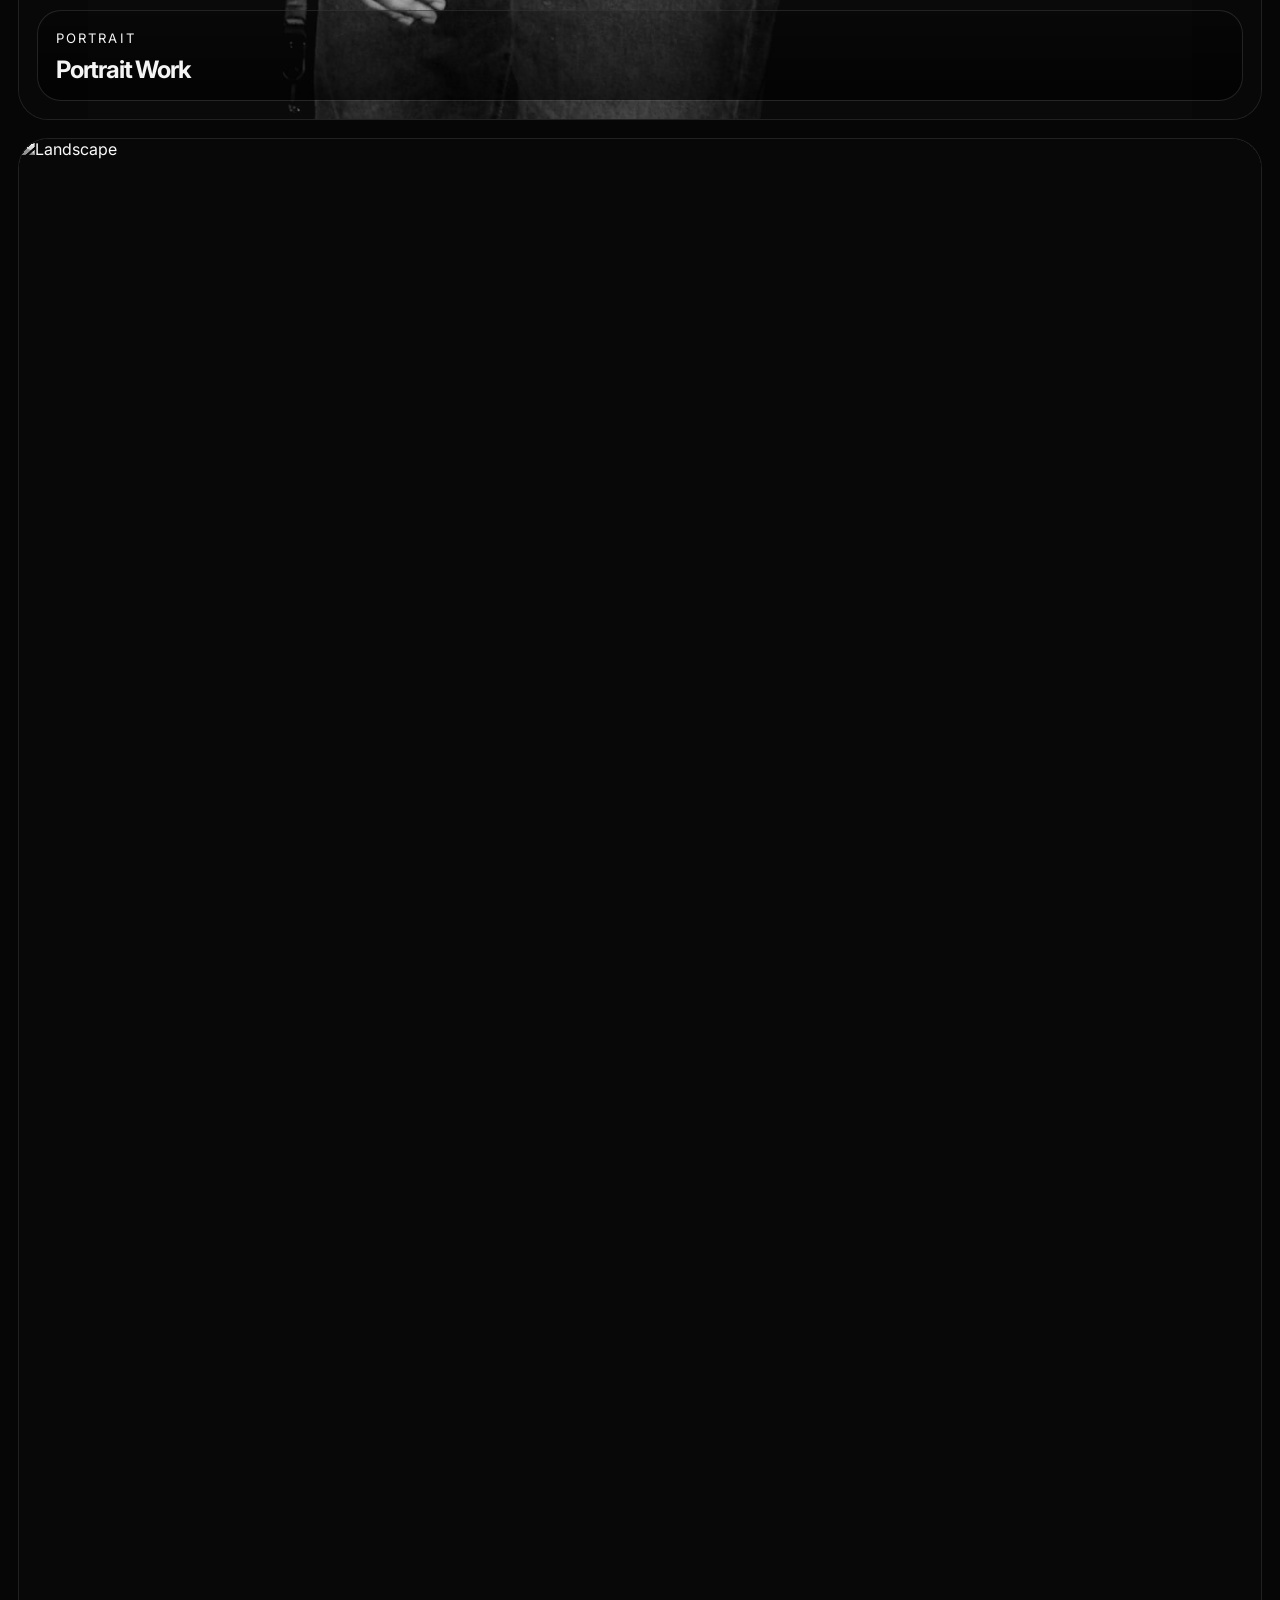
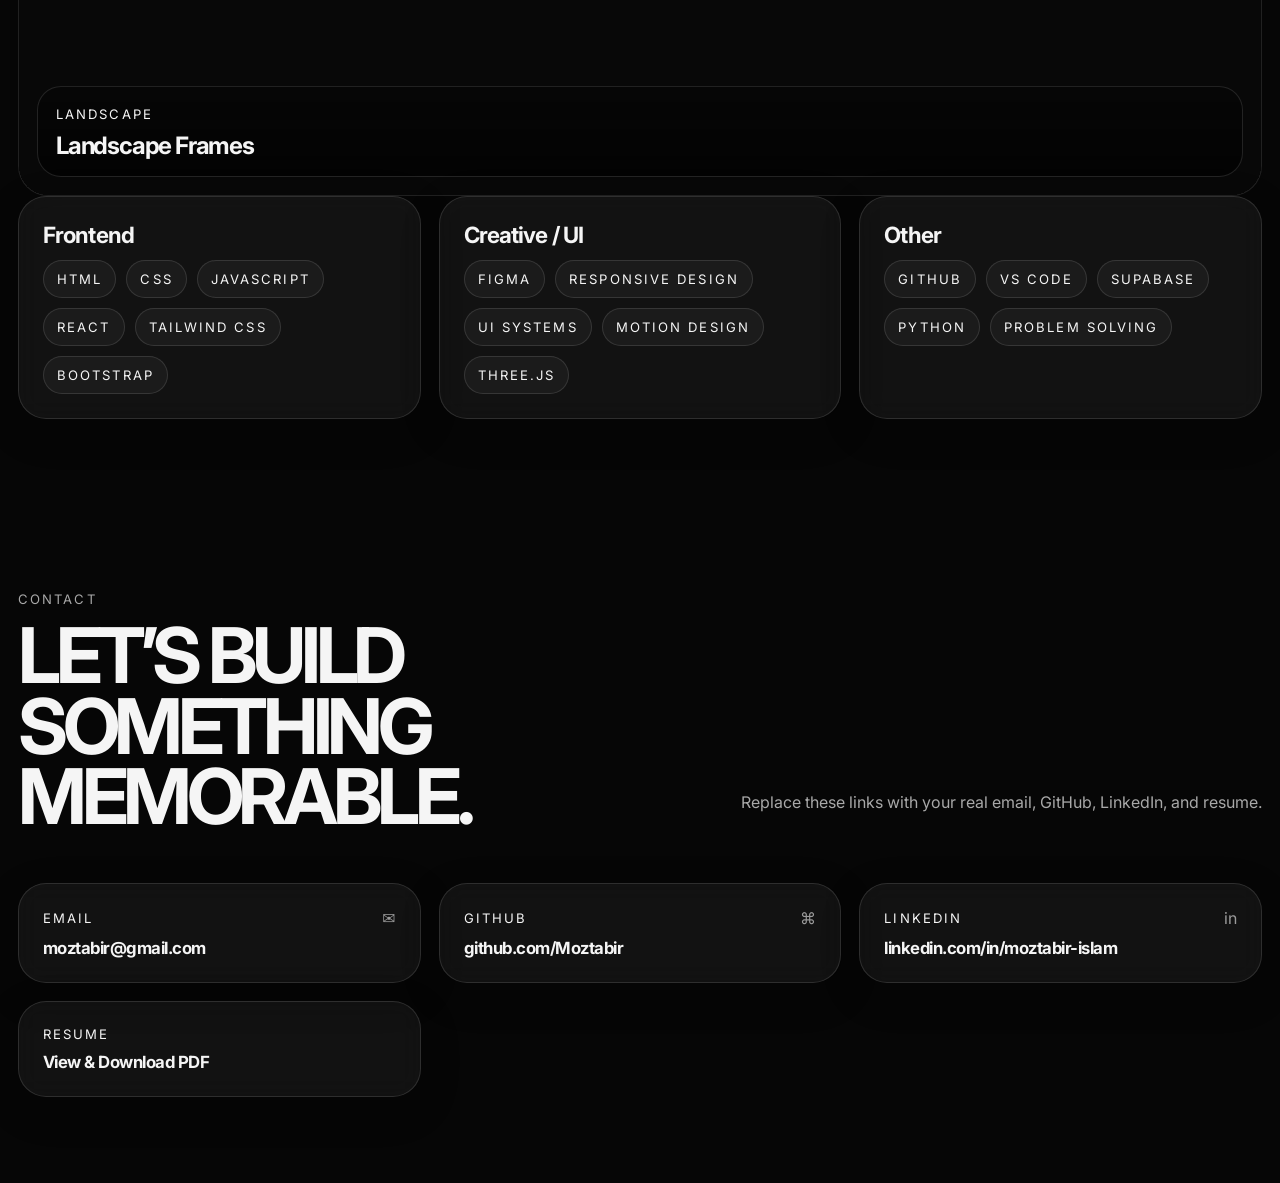
==== commit e11832dd: "Resume added" ====
--- a/index.html
+++ b/index.html
@@ -51,6 +51,7 @@
         <a class="magnetic" href="#photo">Photo</a>
         <a class="magnetic" href="#skills">Skills</a>
         <a class="magnetic" href="#contact">Contact</a>
+        <a href="resume.html" class="btn">Resume</a>
       </nav>
 
       <a href="#contact" class="nav-cta magnetic mono">Let’s Talk</a>
@@ -286,18 +287,35 @@
       </div>
 
       <div class="container contact-grid">
-        <a href="mailto:hello@example.com" class="contact-card reveal magnetic">
-          <span class="mono">Email</span>
+        <a href="mailto:moztabir@gmail.com" class="contact-card reveal magnetic">
+          <div class="contact-top">
+            <span class="mono">Email</span>
+            <span class="icon">✉</span>
+          </div>
           <strong>moztabir@gmail.com</strong>
         </a>
-        <a href="#" class="contact-card reveal magnetic">
-          <span class="mono">GitHub</span>
+
+        <a href="https://github.com/Moztabir" target="_blank" rel="noopener noreferrer" class="contact-card reveal magnetic">
+          <div class="contact-top">
+            <span class="mono">GitHub</span>
+            <span class="icon">⌘</span>
+          </div>
           <strong>github.com/Moztabir</strong>
         </a>
-        <a href="#" class="contact-card reveal magnetic">
-          <span class="mono">LinkedIn</span>
-          <strong>linkedin.com/in/Moztabir Islam</strong>
+
+        <a href="https://www.linkedin.com/in/moztabir-islam" target="_blank" rel="noopener noreferrer" class="contact-card reveal magnetic">
+          <div class="contact-top">
+            <span class="mono">LinkedIn</span>
+            <span class="icon">in</span>
+          </div>
+          <strong>linkedin.com/in/moztabir-islam</strong>
         </a>
+
+        <a href="resume.html" class="contact-card reveal magnetic">
+          <span class="mono">Resume</span>
+          <strong>View & Download PDF</strong>
+        </a>
+
       </div>
     </section>
   </main>
--- a/style.css
+++ b/style.css
@@ -483,7 +483,7 @@
   grid-template-columns:1fr auto;
   gap:20px;
   align-items:end;
-  margin-bottom:28px;
+  margin-bottom:50px;
 }
 
 .section-head h2{
@@ -748,6 +748,46 @@
 .reveal.visible{
   opacity:1;
   transform:translateY(0);
+}
+
+.contact-top{
+  display:flex;
+  justify-content:space-between;
+  align-items:center;
+}
+
+.icon{
+  font-size:1rem;
+  opacity:.6;
+  transition:transform .3s var(--ease), opacity .3s var(--ease);
+}
+
+.contact-card{
+  position:relative;
+  overflow:hidden;
+  transition:transform .25s var(--ease), box-shadow .25s var(--ease);
+}
+
+.contact-card:hover{
+  transform:translateY(-6px);
+  box-shadow:0 18px 50px rgba(0,0,0,.3);
+}
+
+.contact-card:hover .icon{
+  transform:translateY(-2px) scale(1.2);
+  opacity:1;
+}
+.contact-card::before{
+  content:"";
+  position:absolute;
+  inset:0;
+  background:radial-gradient(circle at 50% 0%, rgba(255,255,255,.12), transparent 60%);
+  opacity:0;
+  transition:opacity .3s var(--ease);
+}
+
+.contact-card:hover::before{
+  opacity:1;
 }
 
 @media (max-width: 1100px){
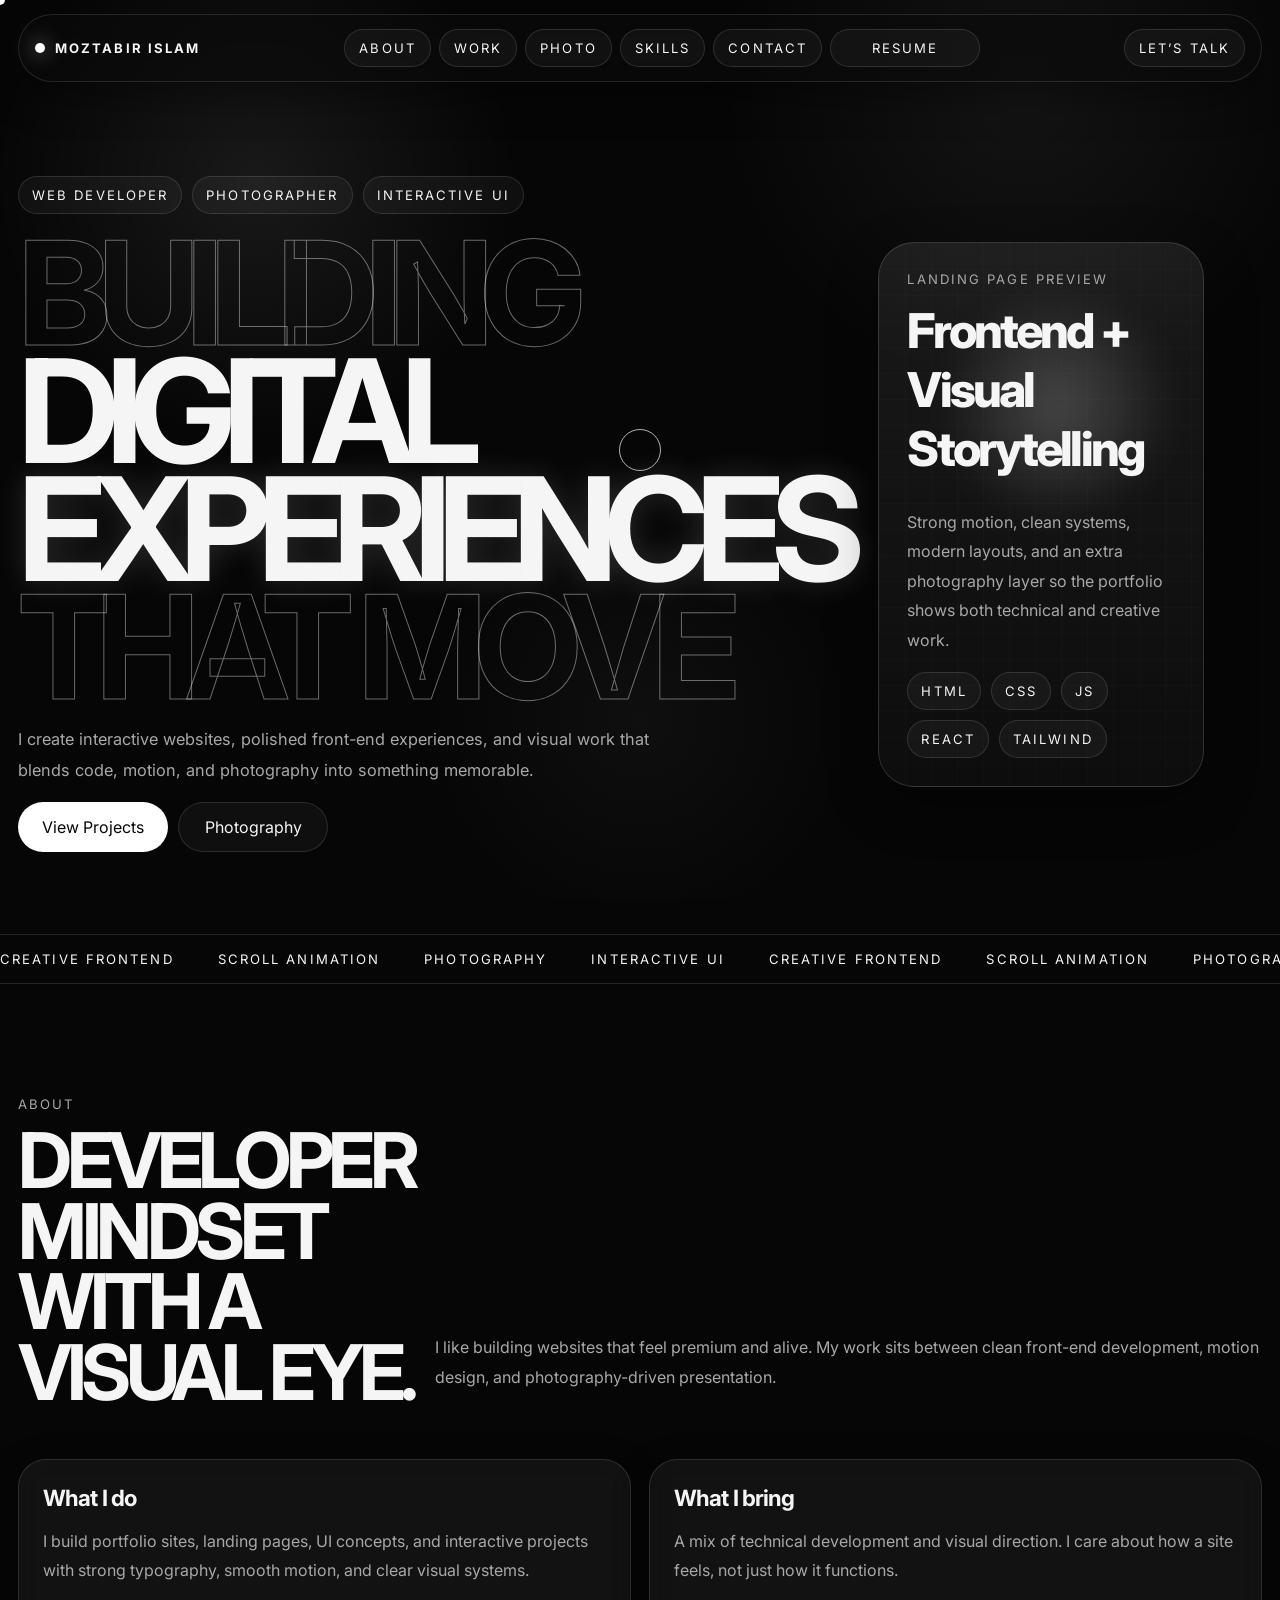
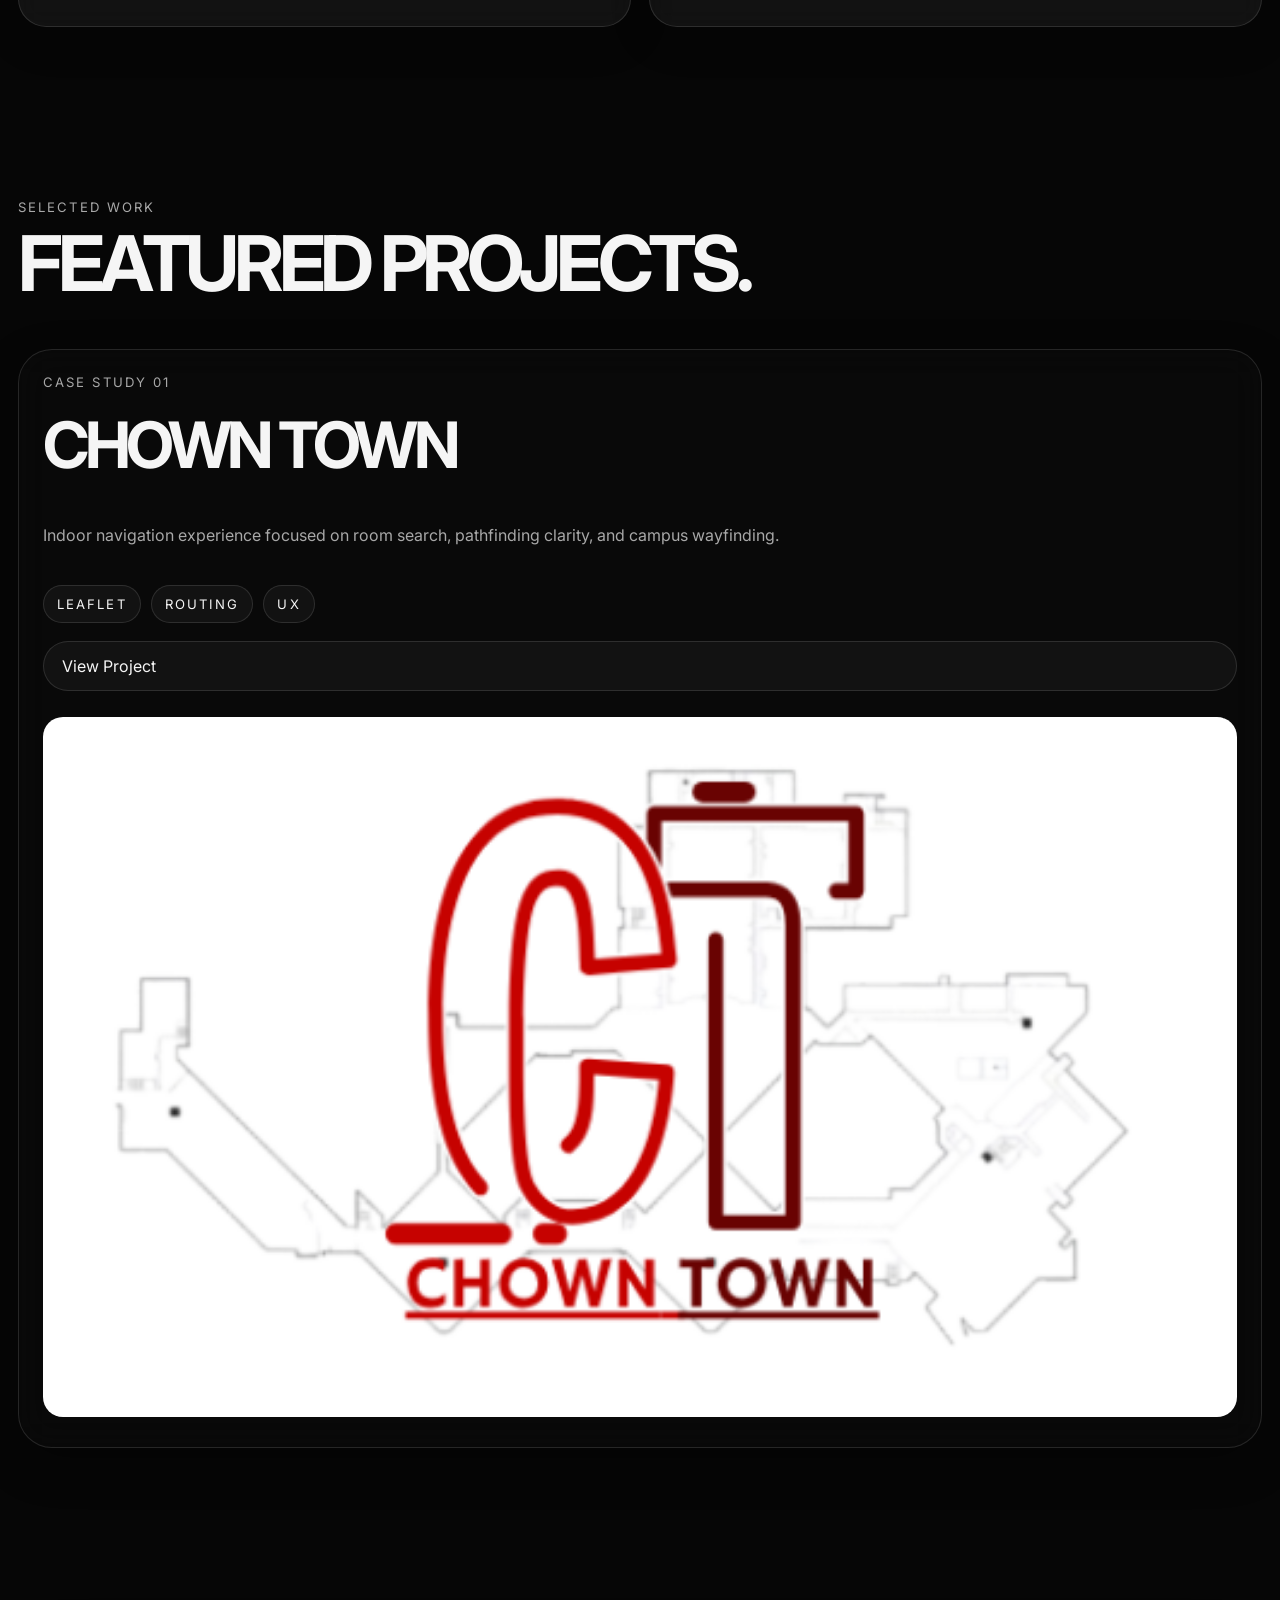
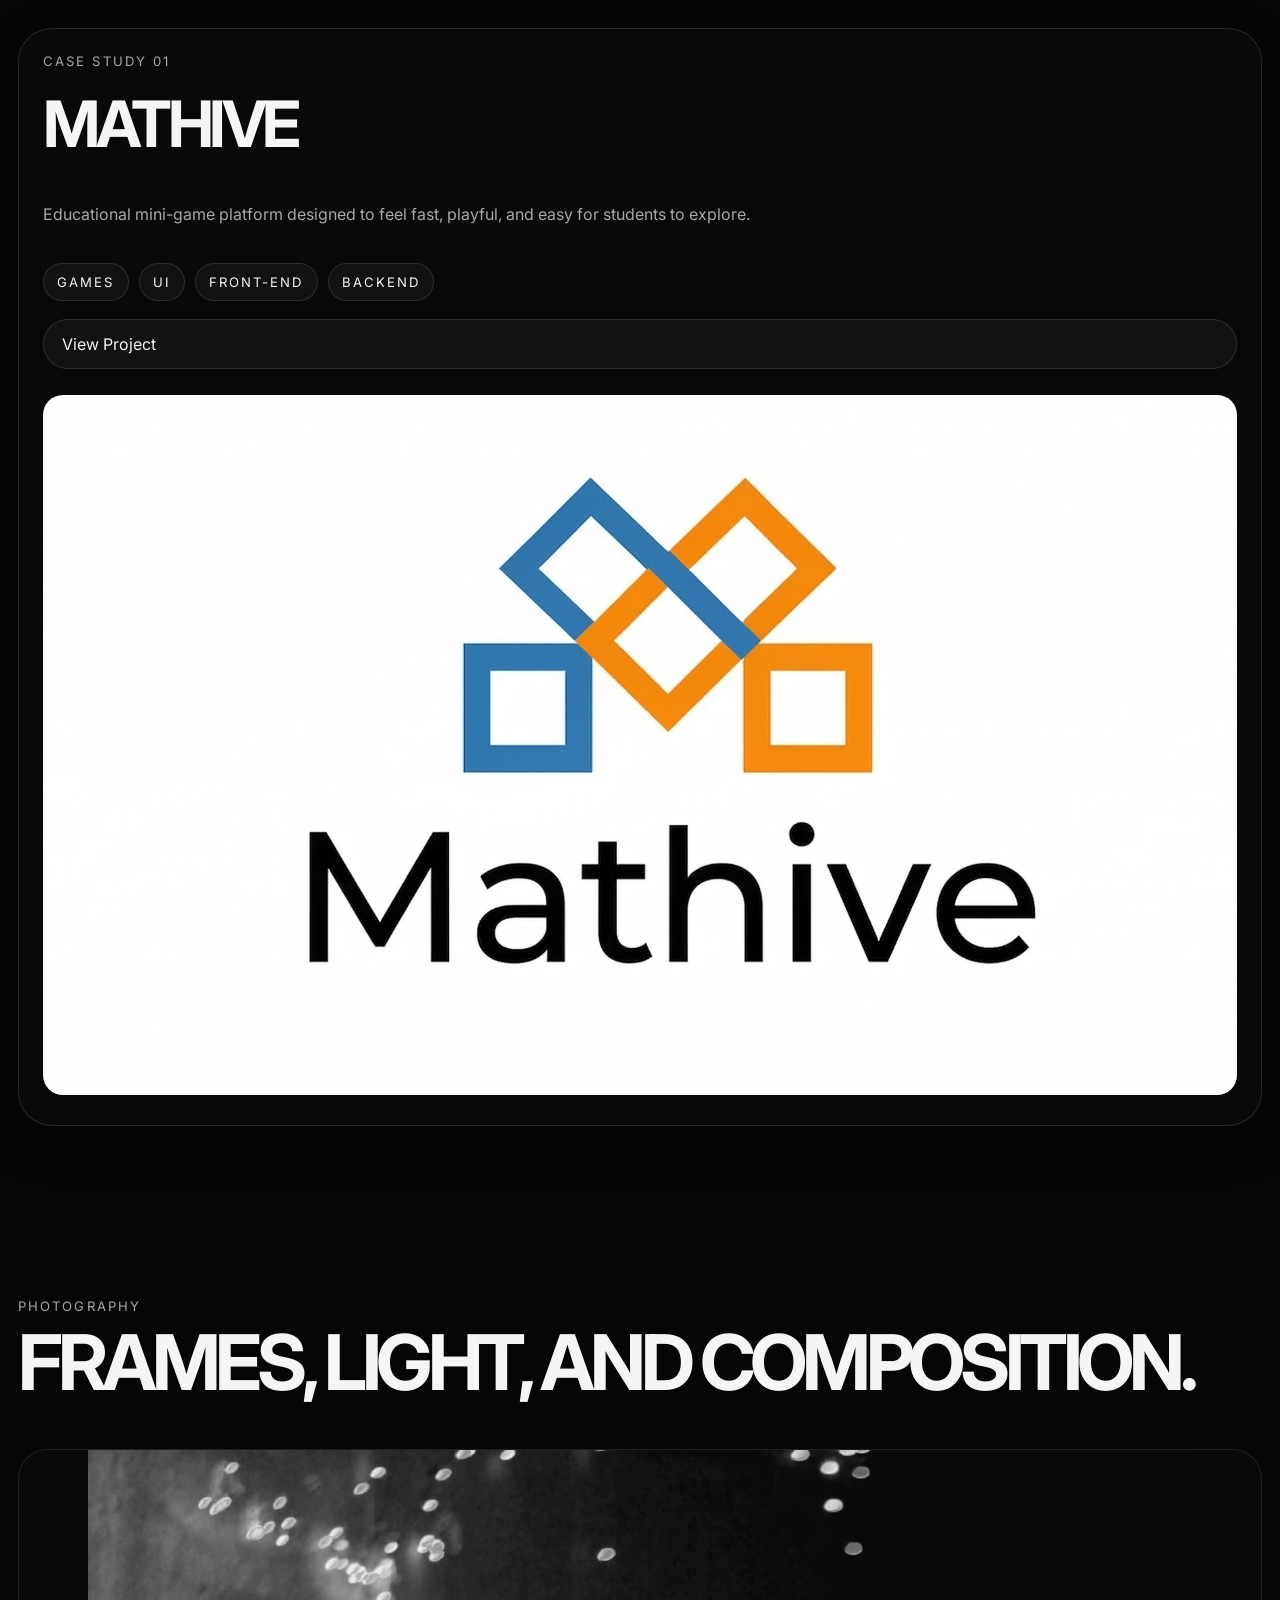
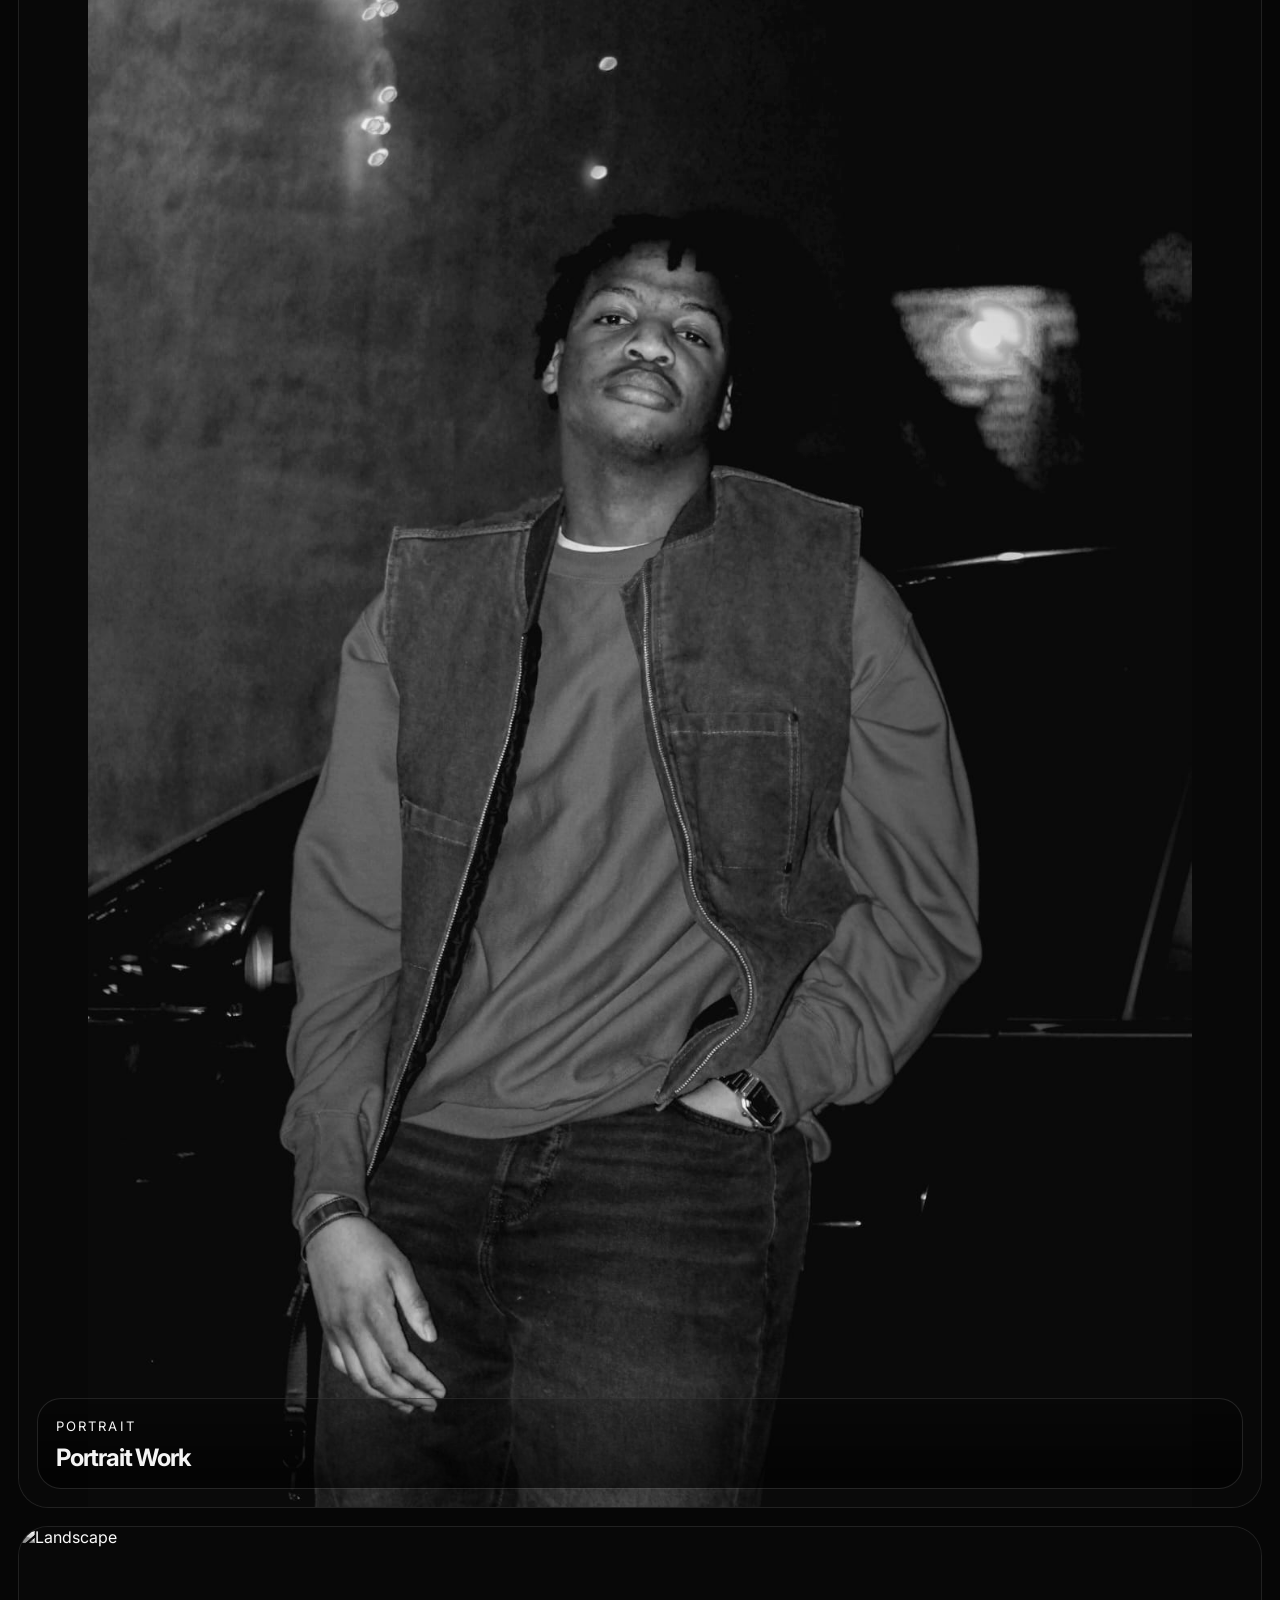
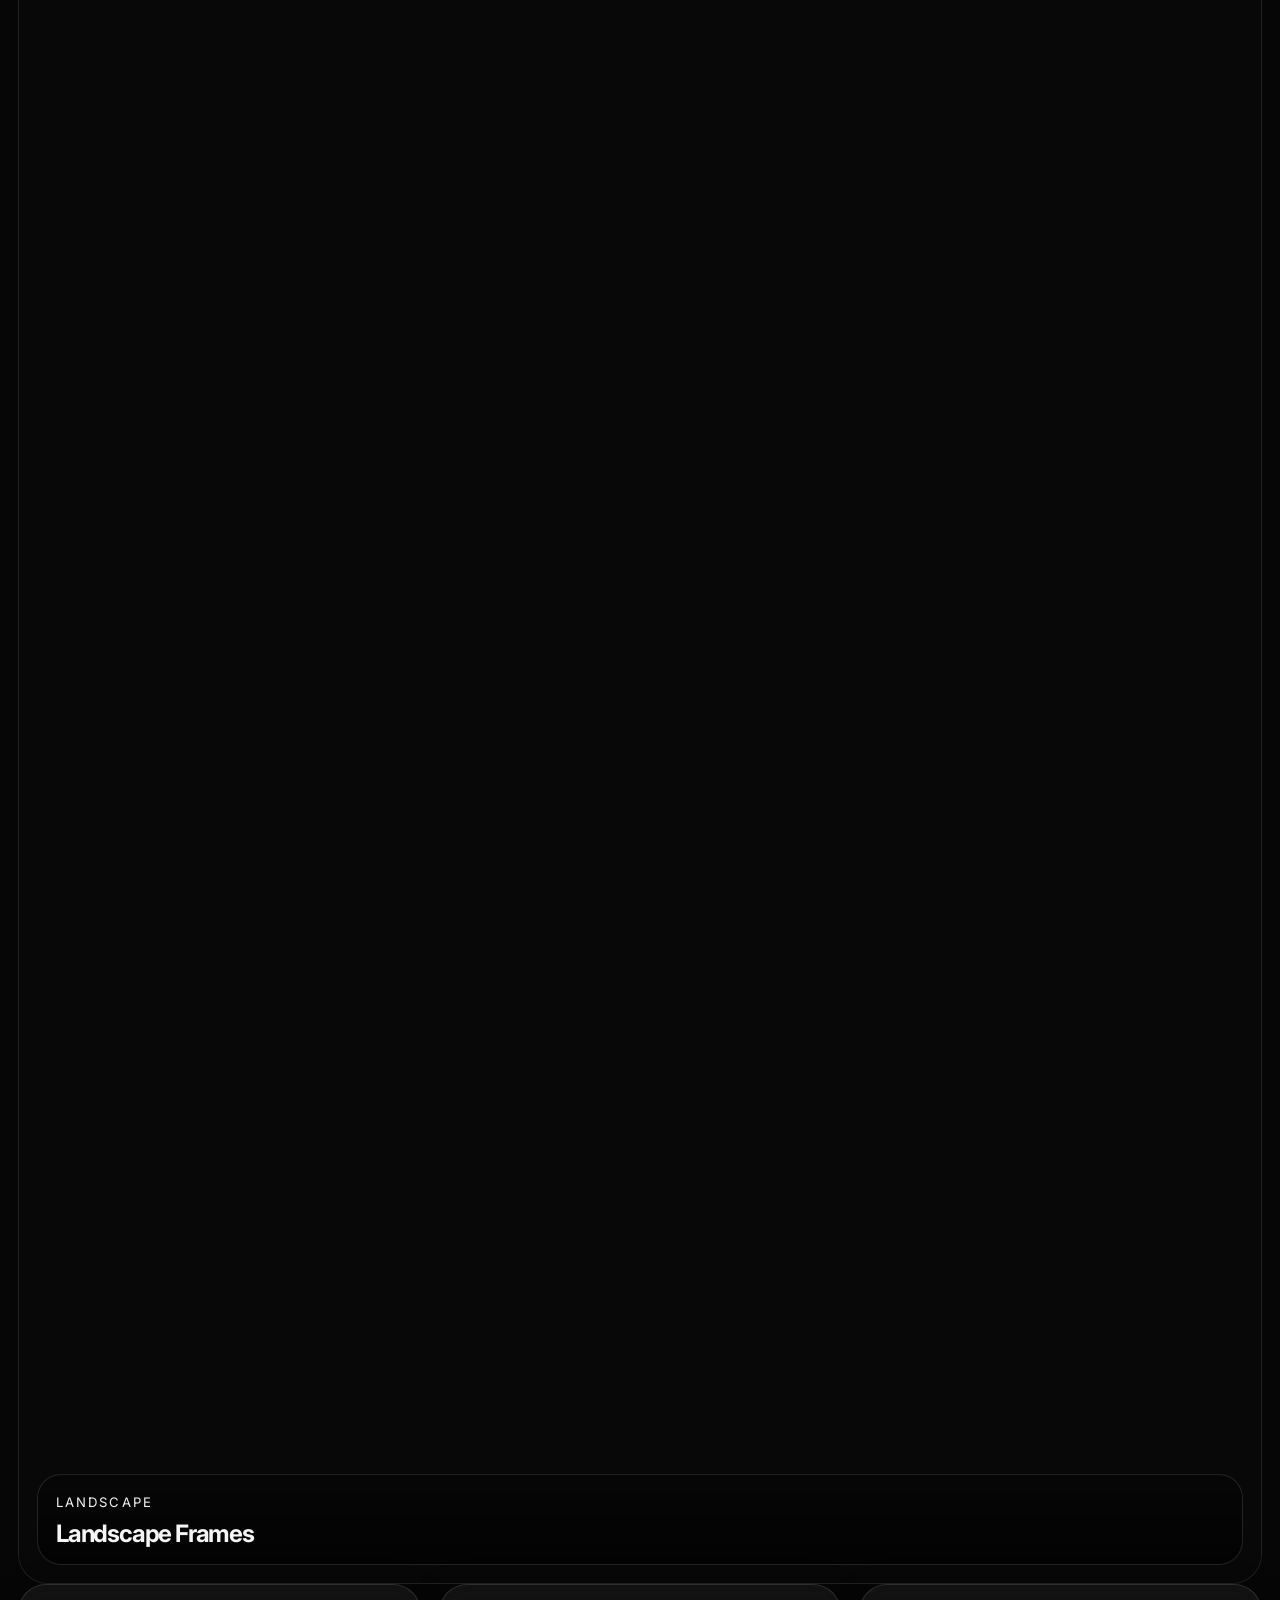
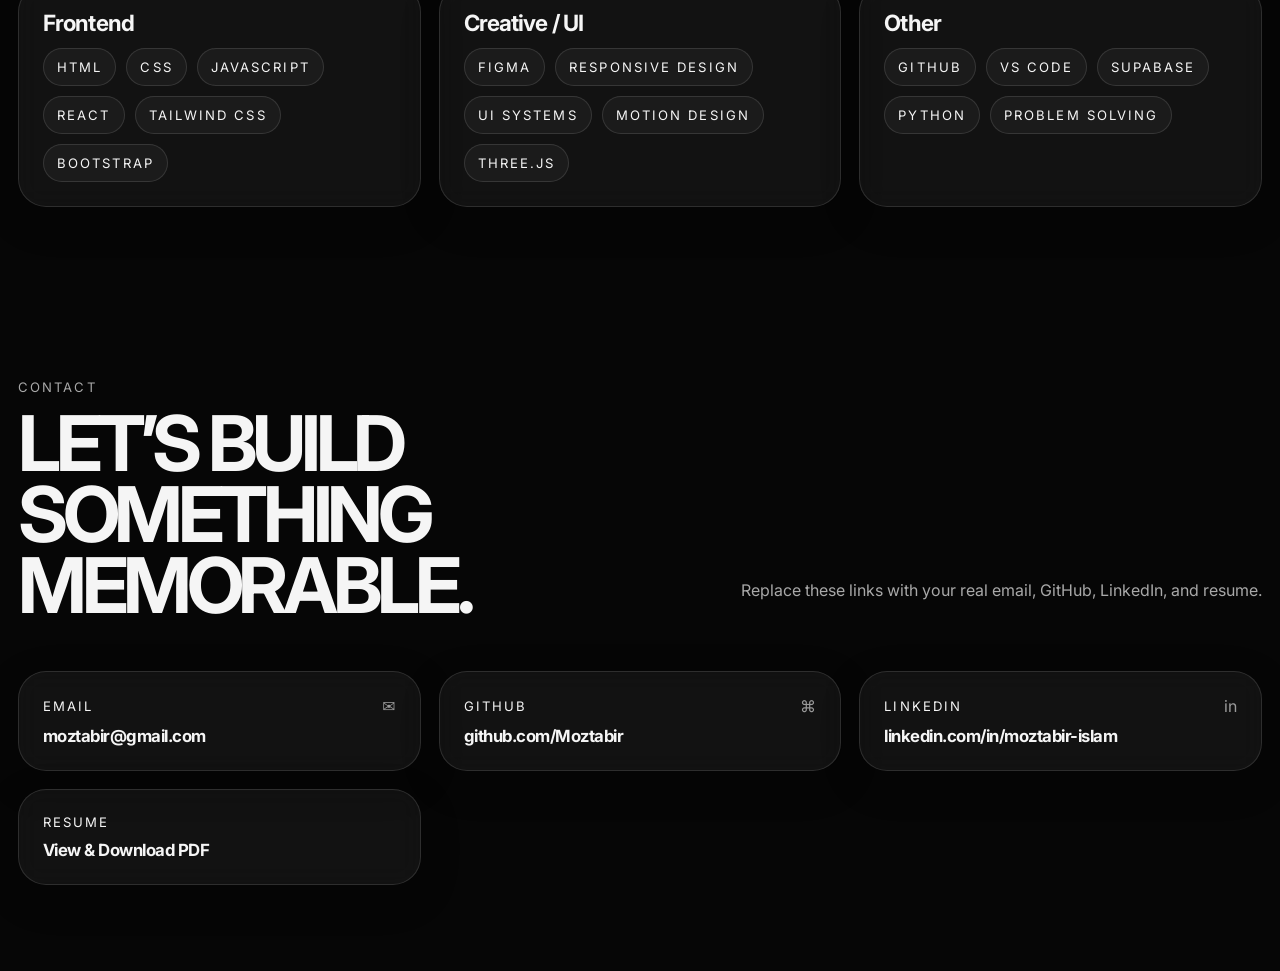
==== commit 3de4e756: "update issue" ====
--- a/index.html
+++ b/index.html
@@ -155,9 +155,6 @@
           <div class="eyebrow mono">Selected Work</div>
           <h2>Featured projects.</h2>
         </div>
-        <p>
-          Sticky cards keep each project focused while the page still feels cinematic as you scroll.
-        </p>
       </div>
 
       <div class="container projects-stack">
@@ -209,11 +206,9 @@
           <div class="eyebrow mono">Photography</div>
           <h2>Frames, light, and composition.</h2>
         </div>
-        <p>
-          This section gives your portfolio a creative edge. Replace these placeholders with your real portrait, landscape, or street photography shots.
-        </p>
-      </div>
-
+      
+      </div>
+      
       <div class="container photo-grid">
         <a href="portrait.html" class="photo-link">
         <article class="photo-card reveal magnetic tall">
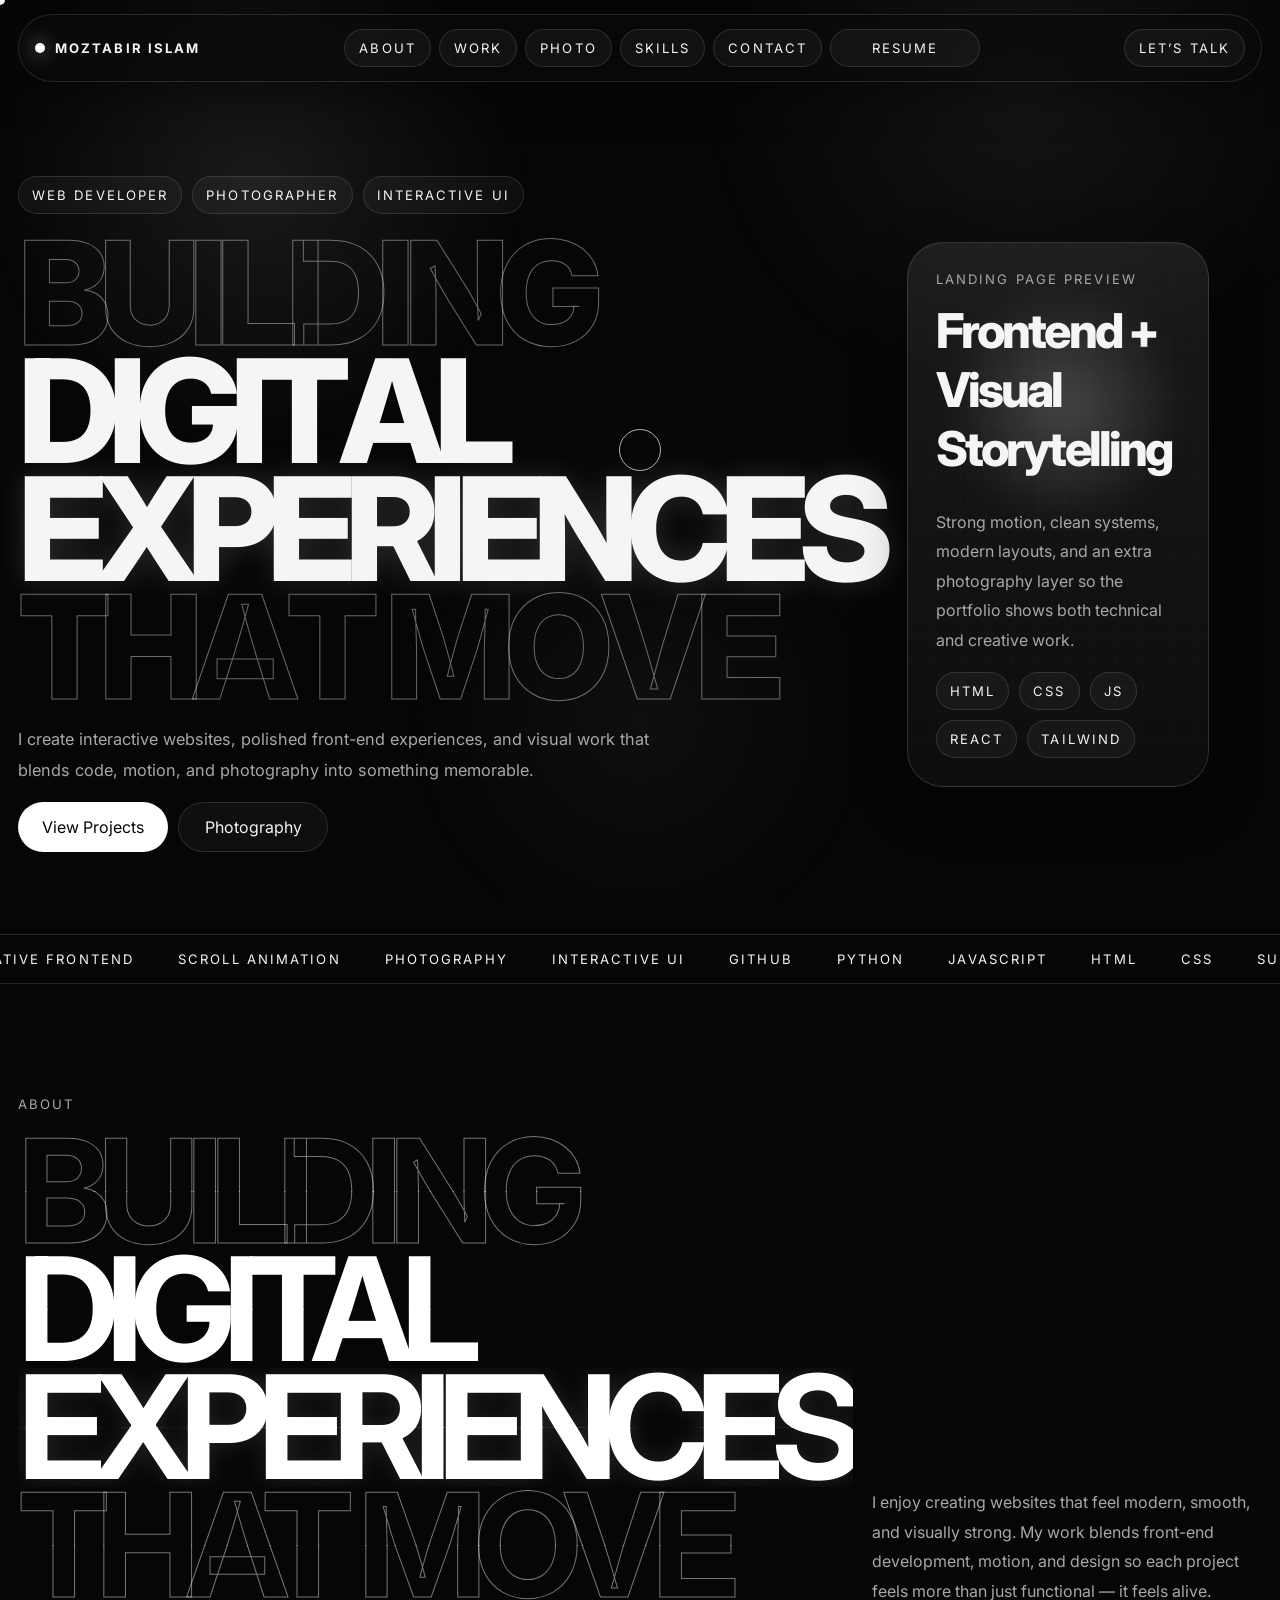
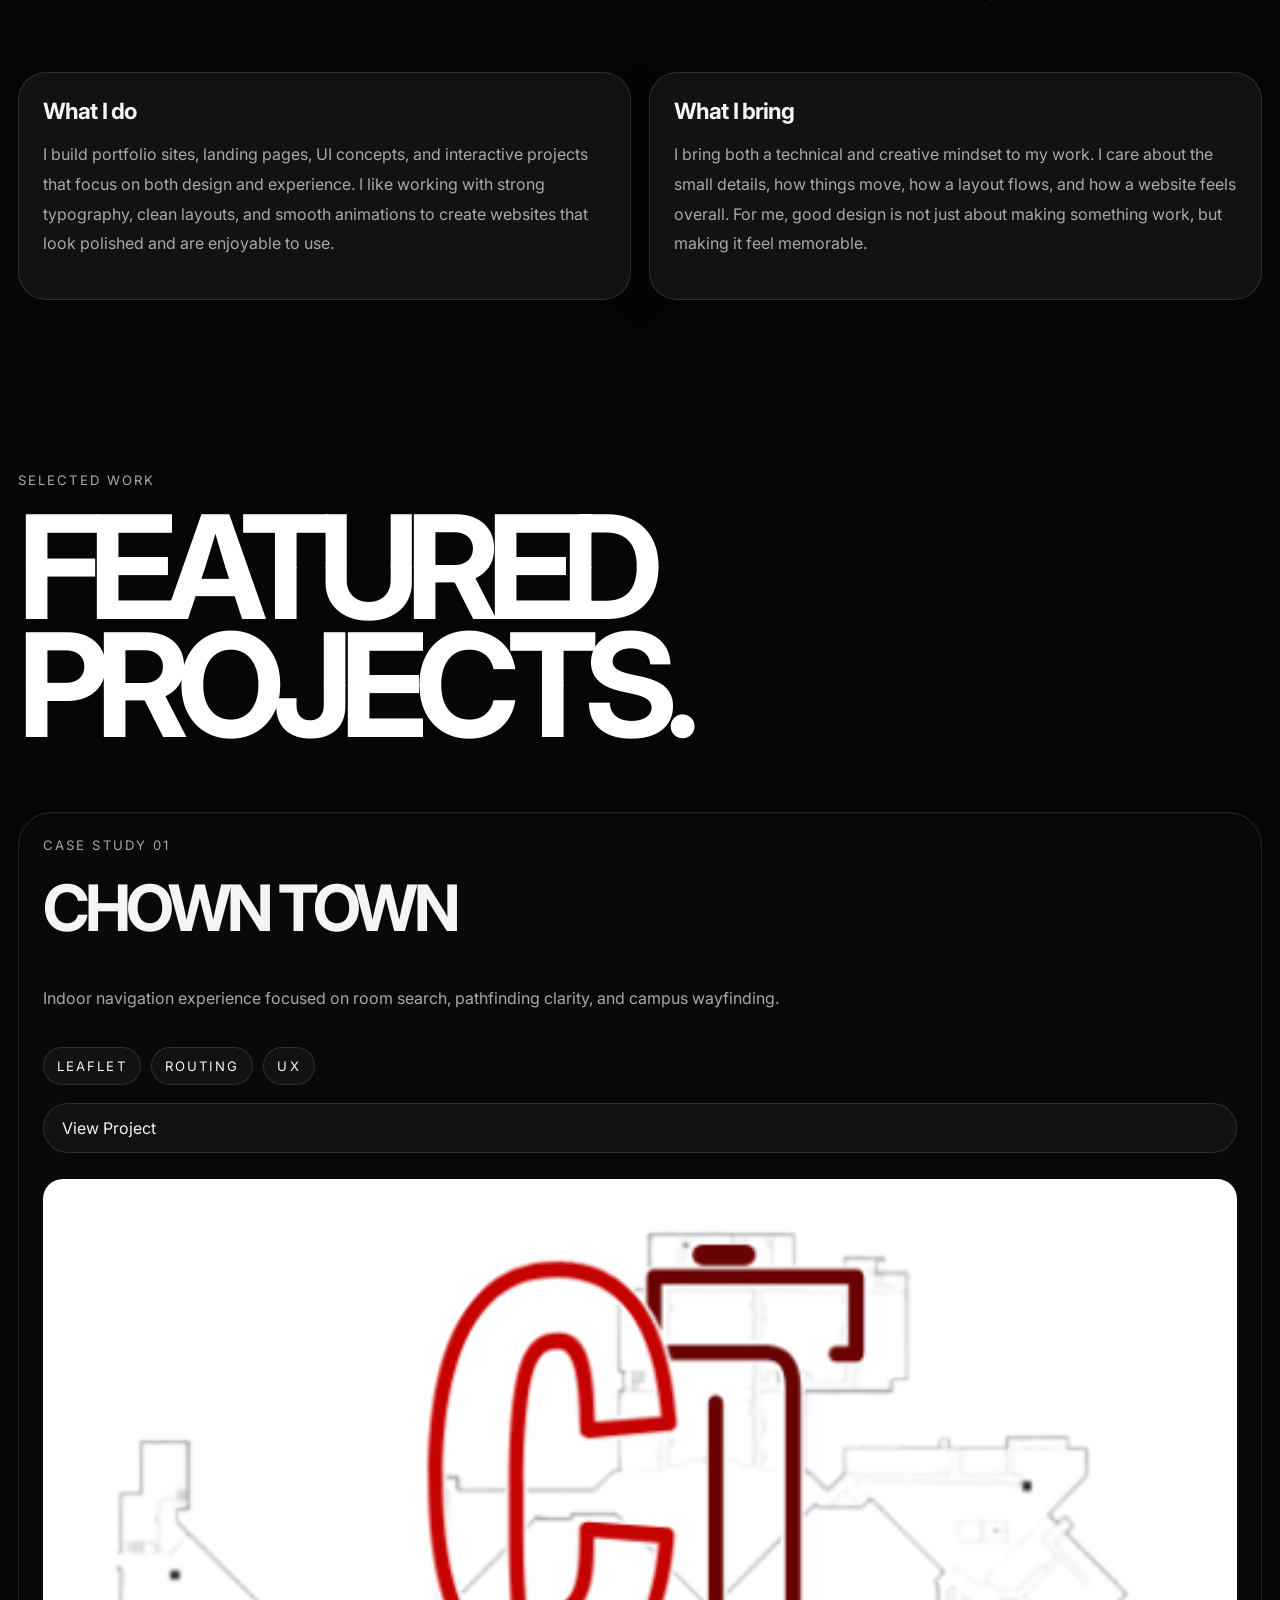
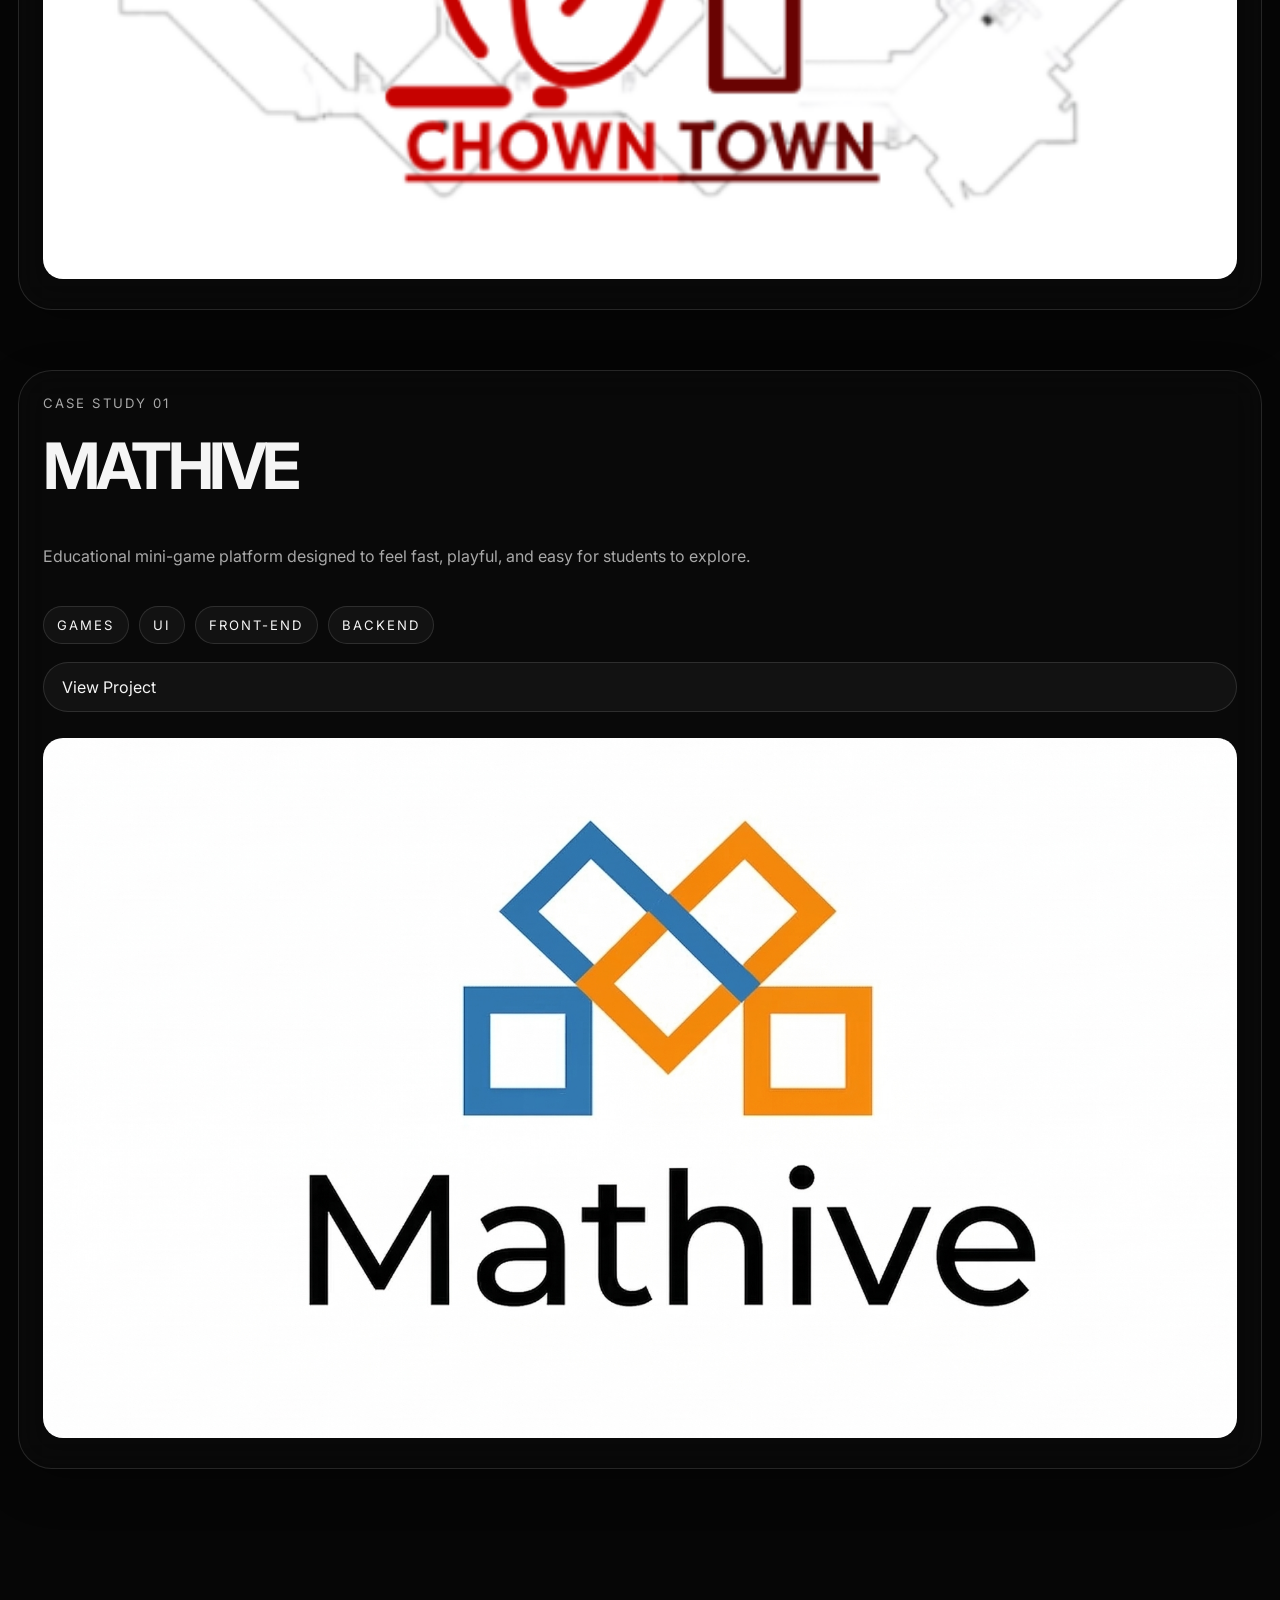
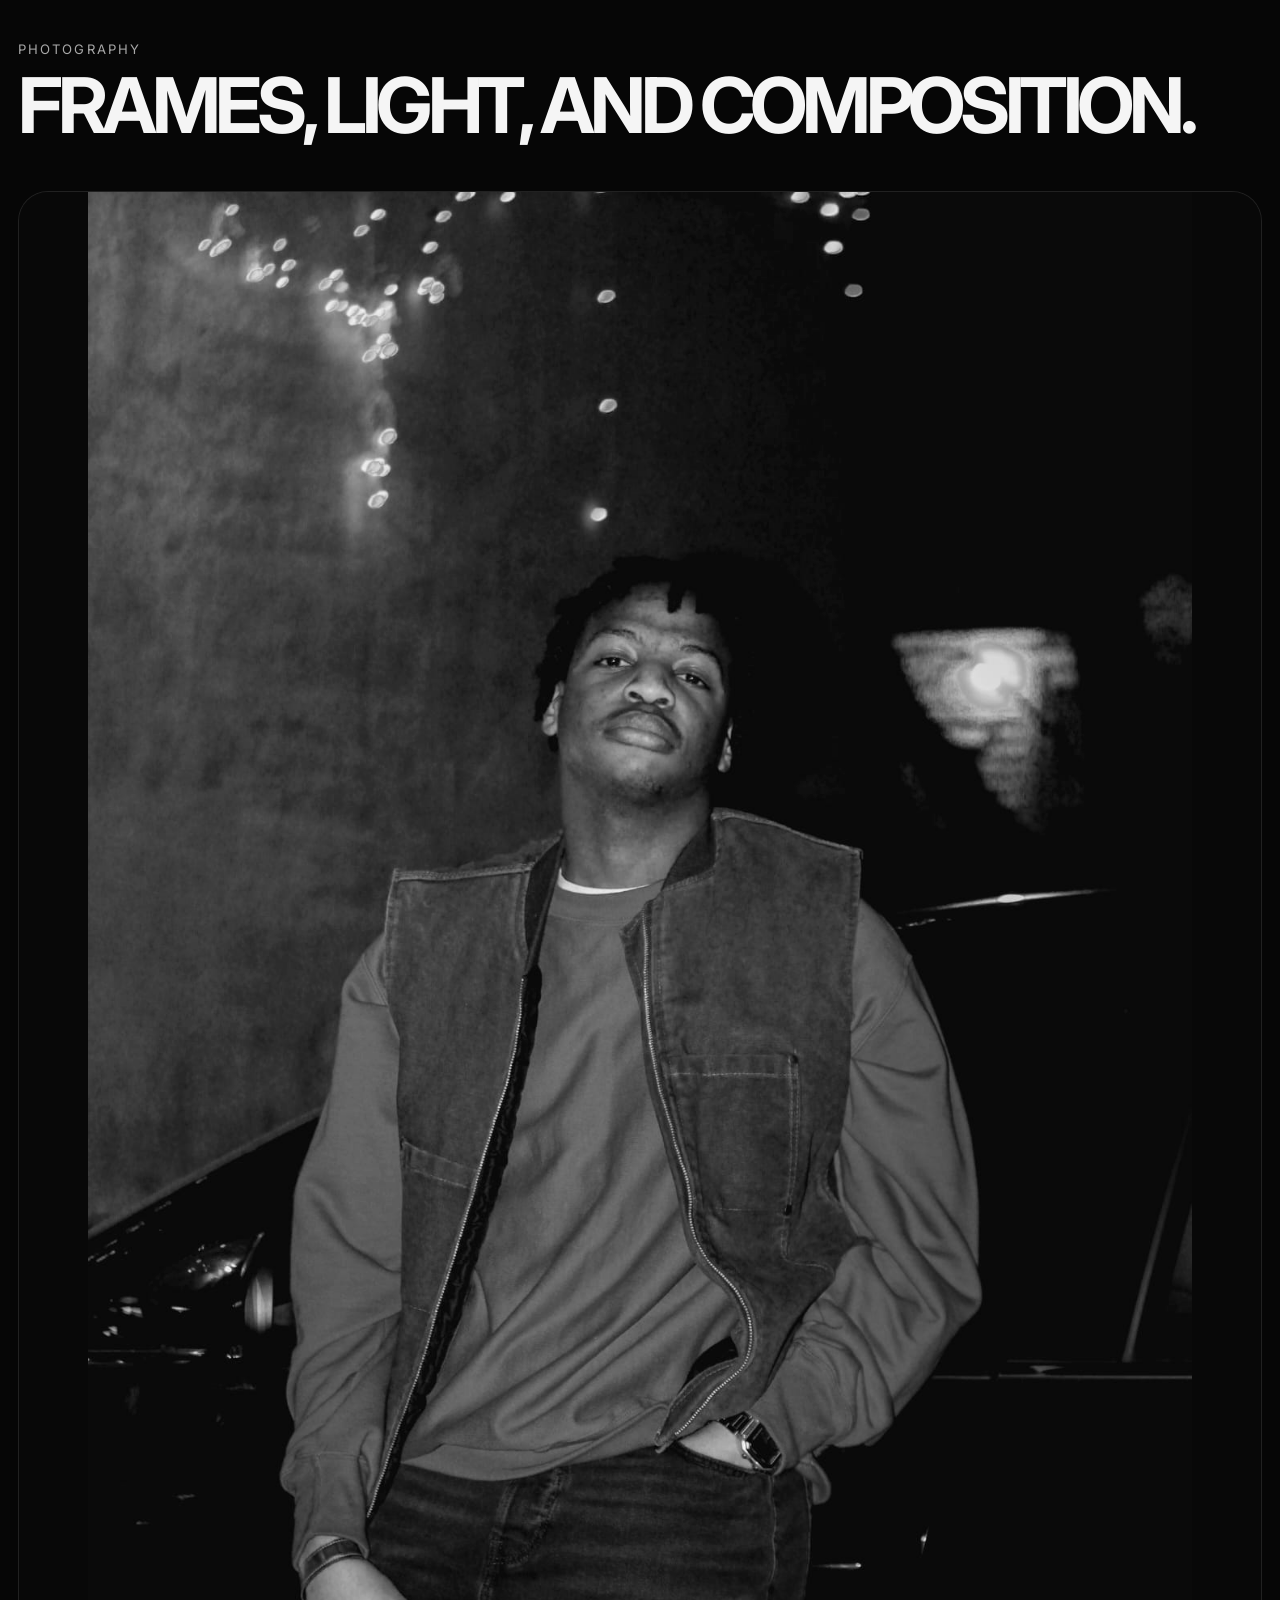
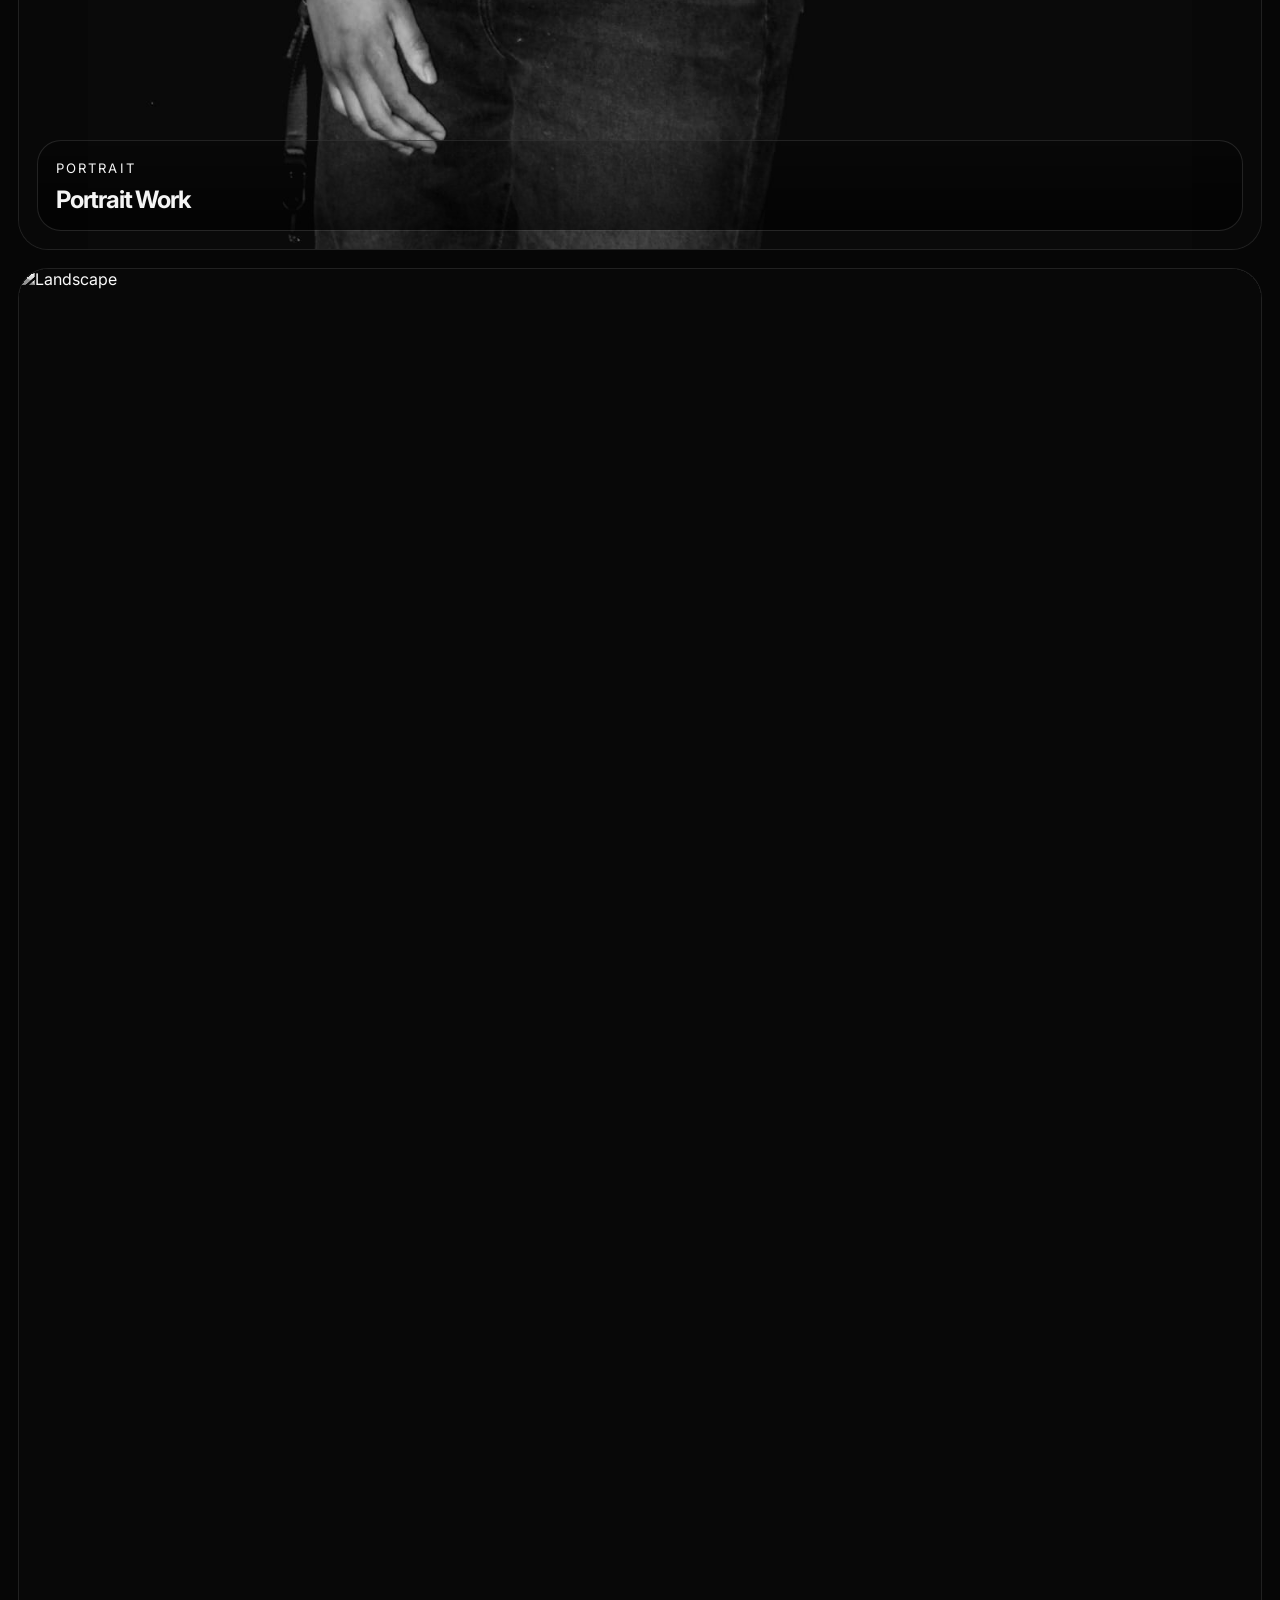
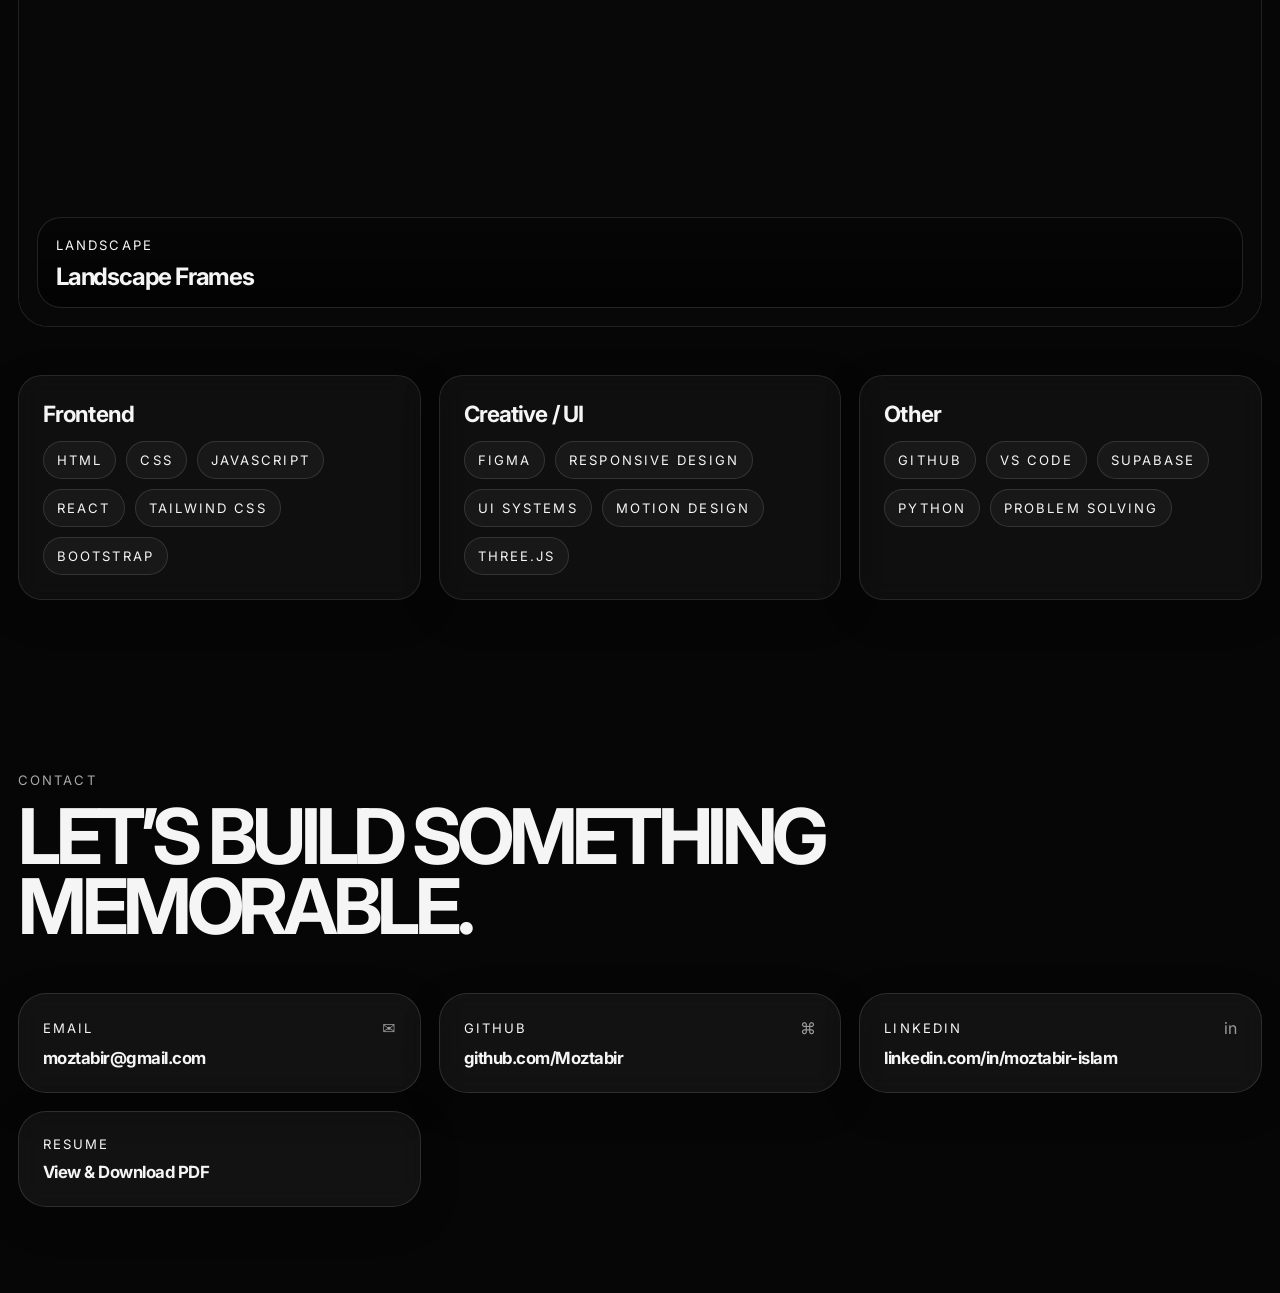
==== commit c26eb671: "Fixed major bugs and updated UI" ====
--- a/index.html
+++ b/index.html
@@ -1,7 +1,3 @@
-
-
-
-<!-- ========================= index.html ========================= -->
 <!DOCTYPE html>
 <html lang="en">
 <head>
@@ -14,7 +10,17 @@
   <link href="https://fonts.googleapis.com/css2?family=Inter:wght@400;500;600;700;800;900&display=swap" rel="stylesheet">
   <link rel="stylesheet" href="style.css" />
 </head>
+
 <body>
+
+<svg style="position:absolute;width:0;height:0;">
+  <filter id="liquid">
+    <feTurbulence type="fractalNoise" baseFrequency="0.02" numOctaves="2" result="turb"/>
+    <feDisplacementMap in="SourceGraphic" in2="turb" scale="0" id="displacement"/>
+  </filter>
+</svg>
+
+
   <div id="loader" aria-hidden="true">
     <div class="loader-inner">
       <div class="loader-kicker mono">Initializing portfolio</div>
@@ -68,12 +74,14 @@
             <span class="hero-chip magnetic">Interactive UI</span>
           </div>
 
-          <h1 class="hero-title">
-            <span class="title-line title-outline" data-depth="0.06">BUILDING</span>
-            <span class="title-line" data-depth="0.12">DIGITAL</span>
-            <span class="title-line title-accent" data-depth="0.18">EXPERIENCES</span>
-            <span class="title-line title-outline" data-depth="0.08">THAT MOVE</span>
-          </h1>
+          <div class="hero-title liquid-text-title" id="liquidTitle">
+            <div class="liquid-line title-outline" data-depth="0.06" data-text="BUILDING"></div>
+            <div class="liquid-line" data-depth="0.12" data-text="DIGITAL"></div>
+            <div class="liquid-line title-accent" data-depth="0.18" data-text="EXPERIENCES"></div>
+            <div class="liquid-line title-outline" data-depth="0.08" data-text="THAT MOVE"></div>
+          </div>
+
+          <svg class="liquid-filters" id="liquidFilters" aria-hidden="true"></svg>
 
           <p class="hero-text reveal-delay">
             I create interactive websites, polished front-end experiences, and visual work that blends code, motion, and photography into something memorable.
@@ -106,29 +114,40 @@
           </div>
         </div>
       </div>
-
+      
       <div class="hero-marquee mono">
-        <div class="marquee-track">
+        <div class="marquee-track" id="marqueeTrack">
           <span>Creative Frontend</span>
           <span>Scroll Animation</span>
           <span>Photography</span>
           <span>Interactive UI</span>
-          <span>Creative Frontend</span>
-          <span>Scroll Animation</span>
-          <span>Photography</span>
-          <span>Interactive UI</span>
-        </div>
-      </div>
+          <span>GitHub</span>
+          <span>Python</span>
+          <span>JavaScript</span>
+          <span>HTML</span>
+          <span>CSS</span>
+          <span>Supabase</span>
+          <span>Minimal</span>
+          <span>Modern</span>
+        </div>
+      </div>
+
+
     </section>
 
     <section class="section" id="about">
       <div class="container section-head reveal">
         <div>
           <div class="eyebrow mono">About</div>
-          <h2>Developer mindset with a visual eye.</h2>
+          <h1 class="hero-title fracture-title">
+            <span class="title-line title-outline" data-depth="0.06" data-text="BUILDING">BUILDING</span>
+            <span class="title-line" data-depth="0.12" data-text="DIGITAL">DIGITAL</span>
+            <span class="title-line title-accent" data-depth="0.18" data-text="EXPERIENCES">EXPERIENCES</span>
+            <span class="title-line title-outline" data-depth="0.08" data-text="THAT MOVE">THAT MOVE</span>
+          </h1>
         </div>
         <p>
-          I like building websites that feel premium and alive. My work sits between clean front-end development, motion design, and photography-driven presentation.
+          I enjoy creating websites that feel modern, smooth, and visually strong. My work blends front-end development, motion, and design so each project feels more than just functional — it feels alive.
         </p>
       </div>
 
@@ -136,14 +155,14 @@
         <article class="card reveal magnetic">
           <h3>What I do</h3>
           <p>
-            I build portfolio sites, landing pages, UI concepts, and interactive projects with strong typography, smooth motion, and clear visual systems.
+            I build portfolio sites, landing pages, UI concepts, and interactive projects that focus on both design and experience. I like working with strong typography, clean layouts, and smooth animations to create websites that look polished and are enjoyable to use.
           </p>
         </article>
 
         <article class="card reveal magnetic">
           <h3>What I bring</h3>
           <p>
-            A mix of technical development and visual direction. I care about how a site feels, not just how it functions.
+            I bring both a technical and creative mindset to my work. I care about the small details, how things move, how a layout flows, and how a website feels overall. For me, good design is not just about making something work, but making it feel memorable.
           </p>
         </article>
       </div>
@@ -153,7 +172,10 @@
       <div class="container section-head reveal">
         <div>
           <div class="eyebrow mono">Selected Work</div>
-          <h2>Featured projects.</h2>
+          <h1 class="hero-title fracture-title">
+          <span class="title-line" data-depth="0.12" data-text="Featured">Featured</span>
+          <span class="title-line" data-depth="0.12" data-text="projects.">projects.</span>
+          </h1>
         </div>
       </div>
 
@@ -177,7 +199,7 @@
             </div>
             </article>
 
-          <br>
+
 
         <article class="project-card project-card-full reveal tilt-card">
             <div class="project-meta">
@@ -276,9 +298,6 @@
           <div class="eyebrow mono">Contact</div>
           <h2>Let’s build something memorable.</h2>
         </div>
-        <p>
-          Replace these links with your real email, GitHub, LinkedIn, and resume.
-        </p>
       </div>
 
       <div class="container contact-grid">
@@ -315,8 +334,8 @@
     </section>
   </main>
 
-  <script type="module" src="three-bg.js"></script>
-  <script src="main.js"></script>
+<script type="module" src="three-bg.js"></script>
+<script src="main.js"></script>
 </body>
 </html>
 
--- a/style.css
+++ b/style.css
@@ -15,6 +15,7 @@
 
 *{box-sizing:border-box}
 html{scroll-behavior:smooth}
+
 body{
   margin:0;
   font-family:"Inter",system-ui,-apple-system,BlinkMacSystemFont,"Segoe UI",sans-serif;
@@ -23,8 +24,6 @@
   overflow-x:hidden;
   cursor:none;
 }
-
-
 
 a, button, .magnetic, .tilt-card{cursor:none}
 
@@ -103,7 +102,11 @@
   width:42px;
   height:42px;
   border:1px solid rgba(255,255,255,.7);
-  transition:width .25s var(--ease), height .25s var(--ease), background .25s var(--ease), border-color .25s var(--ease);
+  transition:
+    width .25s var(--ease),
+    height .25s var(--ease),
+    background .25s var(--ease),
+    border-color .25s var(--ease);
 }
 
 .cursor-ring.active{
@@ -132,7 +135,11 @@
   width:min(92vw, 620px);
 }
 
-.loader-kicker{color:var(--muted);margin-bottom:16px}
+.loader-kicker{
+  color:var(--muted);
+  margin-bottom:16px;
+}
+
 .loader-title{
   display:grid;
   gap:2px;
@@ -224,7 +231,10 @@
   border-radius:999px;
   border:1px solid var(--line);
   background:rgba(255,255,255,.04);
-  transition:transform .2s var(--ease), background .2s var(--ease), border-color .2s var(--ease);
+  transition:
+    transform .2s var(--ease),
+    background .2s var(--ease),
+    border-color .2s var(--ease);
 }
 
 .nav-links a:hover,
@@ -274,36 +284,172 @@
   background:rgba(255,255,255,.04);
 }
 
+.hero-title-wrap{
+  position:relative;
+  display:inline-block;
+  width:fit-content;
+  max-width:100%;
+}
+
 .hero-title{
   margin:20px 0 18px;
   font-size:clamp(4.2rem, 12vw, 9rem);
   line-height:.82;
   letter-spacing:-.09em;
   text-transform:uppercase;
-}
-
-.title-line{
+  user-select:none;
+}
+
+.liquid-text-title{
+  display:flex;
+  flex-direction:column;
+  align-items:flex-start;
+  gap:0;
+}
+
+.liquid-line{
+  display:flex;
+  flex-wrap:nowrap;
+  align-items:flex-end;
+  gap:0.01em;
+}
+
+.liquid-letter{
+  display:inline-block;
+  font-size:clamp(4.2rem, 12vw, 9rem);
+  font-weight:800;
+  line-height:.82;
+  letter-spacing:-.09em;
+  color:var(--text);
+  transform-origin:center;
+  will-change:transform, filter;
+  transition:text-shadow .2s var(--ease);
+}
+
+.title-outline .liquid-letter{
+  color:transparent;
+  -webkit-text-stroke:1px rgba(255,255,255,.4);
+}
+
+.title-accent .liquid-letter{
+  text-shadow:0 0 30px rgba(255,255,255,.15);
+}
+
+.liquid-filters{
+  position:absolute;
+  width:0;
+  height:0;
+  pointer-events:none;
+}
+
+@media (max-width:1100px){
+  .liquid-letter{
+    transform:none !important;
+    filter:none !important;
+  }
+}
+
+
+.hero-title{
+  margin:20px 0 18px;
+  font-size:clamp(4.2rem, 12vw, 9rem);
+  line-height:.82;
+  letter-spacing:-.09em;
+  text-transform:uppercase;
+}
+
+.fracture-title .title-line{
   display:block;
+  position:relative;
+  color:transparent; /* hides the original text */
   transform:translateY(50px);
   opacity:0;
   animation:heroRise .9s var(--ease) forwards;
 }
-.title-line:nth-child(2){animation-delay:.08s}
-.title-line:nth-child(3){animation-delay:.16s}
-.title-line:nth-child(4){animation-delay:.24s}
-
-.title-outline{
+
+.fracture-title .title-line:nth-child(2){animation-delay:.08s}
+.fracture-title .title-line:nth-child(3){animation-delay:.16s}
+.fracture-title .title-line:nth-child(4){animation-delay:.24s}
+
+.fracture-title .title-line::before,
+.fracture-title .title-line::after{
+  content:attr(data-text);
+  position:absolute;
+  left:0;
+  width:100%;
+  pointer-events:none;
+  color:#fff;
+  will-change:transform;
+}
+
+.fracture-title .title-line::before{
+  top:0;
+  clip-path:inset(0 0 50% 0);
+  animation:fractureTop 4.2s ease-in-out infinite;
+}
+
+.fracture-title .title-line::after{
+  top:0;
+  clip-path:inset(50% 0 0 0);
+  animation:fractureBottom 4.2s ease-in-out infinite;
+}
+
+.fracture-title .title-line.title-outline::before,
+.fracture-title .title-line.title-outline::after{
   color:transparent;
-  -webkit-text-stroke:1px rgba(255,255,255,.4);
-}
-
-.title-accent{
-  text-shadow:0 0 30px rgba(255,255,255,.15);
+  -webkit-text-stroke:1px rgba(255,255,255,.45);
+}
+
+.fracture-title .title-line.title-accent::before,
+.fracture-title .title-line.title-accent::after{
+  text-shadow:0 0 24px rgba(255,255,255,.12);
+}
+
+.fracture-title .title-line:nth-child(1)::before,
+.fracture-title .title-line:nth-child(1)::after{
+  animation-delay:.0s;
+}
+
+.fracture-title .title-line:nth-child(2)::before,
+.fracture-title .title-line:nth-child(2)::after{
+  animation-delay:.18s;
+}
+
+.fracture-title .title-line:nth-child(3)::before,
+.fracture-title .title-line:nth-child(3)::after{
+  animation-delay:.32s;
+}
+
+.fracture-title .title-line:nth-child(4)::before,
+.fracture-title .title-line:nth-child(4)::after{
+  animation-delay:.46s;
 }
 
 @keyframes heroRise{
-  to{transform:translateY(0);opacity:1}
-}
+  to{
+    transform:translateY(0);
+    opacity:1;
+  }
+}
+
+@keyframes fractureTop{
+  0%, 18%, 100%{
+    transform:translate(0, 0);
+  }
+  42%, 62%{
+    transform:translate(-1%, -4%);
+  }
+}
+
+@keyframes fractureBottom{
+  0%, 18%, 100%{
+    transform:translate(0, 0);
+  }
+  42%, 62%{
+    transform:translate(1%, 4%);
+  }
+}
+
 
 .hero-text{
   max-width:640px;
@@ -312,9 +458,21 @@
   font-size:1.02rem;
 }
 
-.reveal-delay{opacity:0;transform:translateY(22px);animation:fadeUp .8s .45s var(--ease) forwards}
-.reveal-delay-2{opacity:0;transform:translateY(22px);animation:fadeUp .8s .58s var(--ease) forwards}
-@keyframes fadeUp{to{opacity:1;transform:translateY(0)}}
+.reveal-delay{
+  opacity:0;
+  transform:translateY(22px);
+  animation:fadeUp .8s .45s var(--ease) forwards;
+}
+
+.reveal-delay-2{
+  opacity:0;
+  transform:translateY(22px);
+  animation:fadeUp .8s .58s var(--ease) forwards;
+}
+
+@keyframes fadeUp{
+  to{opacity:1;transform:translateY(0)}
+}
 
 .btn{
   display:inline-flex;
@@ -324,7 +482,10 @@
   min-width:150px;
   border-radius:999px;
   border:1px solid var(--line);
-  transition:transform .2s var(--ease), background .2s var(--ease), border-color .2s var(--ease);
+  transition:
+    transform .2s var(--ease),
+    background .2s var(--ease),
+    border-color .2s var(--ease);
 }
 
 .btn-primary{
@@ -349,14 +510,15 @@
 .panel-grid{
   position:absolute;
   inset:0;
-  background-image:linear-gradient(rgba(255,255,255,.06) 1px, transparent 1px), linear-gradient(90deg, rgba(255,255,255,.06) 1px, transparent 1px);
+  background-image:
+    linear-gradient(rgba(255,255,255,.06) 1px, transparent 1px),
+    linear-gradient(90deg, rgba(255,255,255,.06) 1px, transparent 1px);
   background-size:26px 26px;
   opacity:.3;
 }
 
 .panel-glow{
   position:absolute;
-  inset:auto;
   width:240px;
   height:240px;
   border-radius:50%;
@@ -368,7 +530,7 @@
 }
 
 @keyframes floatOrb{
-  0%,100%{transform:translateY(0px) translateX(0px)}
+  0%,100%{transform:translateY(0) translateX(0)}
   50%{transform:translateY(18px) translateX(-18px)}
 }
 
@@ -382,7 +544,11 @@
   justify-content:flex-end;
 }
 
-.eyebrow{color:var(--muted);margin-bottom:14px}
+.eyebrow{
+  color:var(--muted);
+  margin-bottom:14px;
+}
+
 .big-stat{
   font-size:clamp(1.8rem, 4vw, 3rem);
   font-weight:800;
@@ -399,6 +565,177 @@
   line-height:1.85;
 }
 
+.hero-marquee{
+  margin-top:30px;
+  border-top:1px solid var(--line);
+  border-bottom:1px solid var(--line);
+  overflow:hidden;
+  white-space:nowrap;
+  position:relative;
+}
+
+.marquee-track{
+  display:flex;
+  align-items:center;
+  gap:44px;
+  width:max-content;
+  padding:16px 0;
+  will-change:transform;
+}
+
+.marquee-track span{
+  flex:0 0 auto;
+  white-space:nowrap;
+}
+
+@keyframes marqueeLoop{
+  from{
+    transform:translateX(0);
+  }
+  to{
+    transform:translateX(calc(-100% / 2));
+  }
+}
+
+.section-head{
+  display:grid;
+  grid-template-columns:1fr auto;
+  gap:20px;
+  align-items:end;
+  margin-bottom:50px;
+}
+
+.section-head h2{
+  margin:0;
+  font-size:clamp(2.2rem, 6vw, 5rem);
+  line-height:.92;
+  letter-spacing:-.07em;
+  text-transform:uppercase;
+}
+
+.about-grid,
+.skills-grid,
+.contact-grid{
+  display:grid;
+  gap:18px;
+}
+
+.about-grid{grid-template-columns:repeat(2,1fr)}
+.skills-grid{grid-template-columns:repeat(3,1fr)}
+.contact-grid{grid-template-columns:repeat(3,1fr)}
+
+.card,
+.skill-box,
+.contact-card{
+  padding:24px;
+  border-radius:var(--radius);
+  border:1px solid var(--line);
+  background:var(--panel);
+  backdrop-filter:blur(12px);
+  box-shadow:0 12px 40px rgba(0,0,0,.18);
+}
+
+.card h3,
+.skill-box h3{
+  margin:0 0 12px;
+  font-size:1.4rem;
+  letter-spacing:-.04em;
+}
+
+/* PROJECTS */
+.projects-stack{
+  display:flex;
+  flex-direction:column;
+  gap:60px;
+}
+
+.project-card{
+  position:sticky;
+  top:108px;
+  min-height:90svh;
+  display:grid;
+  grid-template-columns:1fr 1.1fr;
+  gap:20px;
+  padding:24px;
+  border-radius:34px;
+  border:1px solid var(--line);
+  background:rgba(10,10,10,.82);
+  backdrop-filter:blur(18px);
+  -webkit-backdrop-filter:blur(18px);
+  box-shadow:0 16px 44px rgba(0,0,0,.28);
+  transition:
+    transform .2s var(--ease),
+    border-color .2s var(--ease),
+    box-shadow .2s var(--ease);
+}
+
+.project-card-full{
+  grid-template-columns:1fr;
+  min-height:auto;
+}
+
+.project-card-full .project-meta{
+  display:flex;
+  flex-direction:column;
+  gap:18px;
+}
+
+.project-card-full .project-image-full{
+  width:100%;
+  height:700px;
+  margin:8px 0 6px;
+  border-radius:20px;
+  overflow:hidden;
+}
+
+.project-card-full .project-image-full img{
+  width:100%;
+  height:100%;
+  display:block;
+  object-fit:cover;
+  object-position:center;
+}
+
+.project-image-full{
+  border-radius:16px;
+  overflow:hidden;
+}
+
+.project-card:hover{
+  border-color:var(--line-strong);
+  box-shadow:0 18px 50px rgba(0,0,0,.28);
+}
+
+.project-meta{
+  display:flex;
+  flex-direction:column;
+  justify-content:space-between;
+  gap:18px;
+}
+
+.project-kicker{
+  color:var(--muted);
+  margin-bottom:8px;
+}
+
+.project-meta h3{
+  margin:0 0 12px;
+  font-size:clamp(2.1rem, 5vw, 4.4rem);
+  line-height:.92;
+  letter-spacing:-.07em;
+  text-transform:uppercase;
+}
+
+.project-link{
+  display:inline-flex;
+  align-items:center;
+  padding:14px 18px;
+  border:1px solid var(--line);
+  border-radius:999px;
+  background:rgba(255,255,255,.04);
+}
+
+/* PHOTO */
 .photo-link,
 .photo-link:visited,
 .photo-link:hover,
@@ -423,7 +760,7 @@
   overflow:hidden;
   border:1px solid rgba(255,255,255,.08);
   background:#0e0e0e;
-  aspect-ratio: 3 / 4;
+  aspect-ratio:3 / 4;
   width:100%;
 }
 
@@ -460,186 +797,132 @@
   border:1px solid rgba(255,255,255,.12);
 }
 
-.hero-marquee{
-  margin-top:30px;
-  border-top:1px solid var(--line);
-  border-bottom:1px solid var(--line);
-  overflow:hidden;
-  white-space:nowrap;
-}
-
-.marquee-track{
-  display:inline-flex;
-  gap:44px;
-  padding:16px 0;
-  min-width:200%;
-  animation:marquee 16s linear infinite;
-}
-
-@keyframes marquee{from{transform:translateX(0)}to{transform:translateX(-50%)}}
-
-.section-head{
-  display:grid;
-  grid-template-columns:1fr auto;
-  gap:20px;
-  align-items:end;
-  margin-bottom:50px;
-}
-
-.section-head h2{
-  margin:0;
-  font-size:clamp(2.2rem, 6vw, 5rem);
-  line-height:.92;
-  letter-spacing:-.07em;
-  text-transform:uppercase;
-}
-
-.about-grid,
-.skills-grid,
-.contact-grid{
-  display:grid;
+.photo-caption h3{
+  margin:8px 0 0;
+  font-size:1.5rem;
+  letter-spacing:-.05em;
+}
+
+/* SKILLS UNDER PHOTO */
+.photo-section .skills-grid{
+  grid-template-columns:repeat(3,1fr);
   gap:18px;
-}
-
-.about-grid{grid-template-columns:repeat(2,1fr)}
-.skills-grid{grid-template-columns:repeat(3,1fr)}
-.contact-grid{grid-template-columns:repeat(3,1fr)}
-
-.card,
-.skill-box,
-.contact-card{
+  margin-top:48px;
+  position:relative;
+  z-index:2;
+}
+
+.skill-box{
+  min-height:190px;
   padding:24px;
-  border-radius:var(--radius);
-  border:1px solid var(--line);
-  background:var(--panel);
+  border-radius:24px;
+  border:1px solid rgba(255,255,255,.10);
+  background:rgba(255,255,255,.04);
   backdrop-filter:blur(12px);
   box-shadow:0 12px 40px rgba(0,0,0,.18);
-}
-
-.card h3,
+  transition:
+    transform .25s var(--ease),
+    border-color .25s var(--ease),
+    box-shadow .25s var(--ease),
+    background .25s var(--ease);
+}
+
+.skill-box:hover{
+  transform:translateY(-6px);
+  border-color:var(--line-strong);
+  background:rgba(255,255,255,.06);
+  box-shadow:0 18px 40px rgba(0,0,0,.24);
+}
+
 .skill-box h3{
-  margin:0 0 12px;
+  margin:0 0 14px;
   font-size:1.4rem;
   letter-spacing:-.04em;
 }
 
-.projects-stack{
-  display:grid;
-  gap:80px;
-}
-
-.project-card{
-  position:sticky;
-  top:108px;
-  min-height:90svh;
-  display:grid;
-  grid-template-columns:1fr 1.1fr;
-  gap:20px;
-  padding:24px;
-  border-radius:34px;
-  border:1px solid var(--line);
-  background:rgba(10,10,10,.82); /* darker and more solid */
-  backdrop-filter:blur(18px);
-  -webkit-backdrop-filter:blur(18px);
-  box-shadow:0 16px 44px rgba(0,0,0,.28);
-  transition:transform .2s var(--ease), border-color .2s var(--ease), box-shadow .2s var(--ease);
-}
-
-.project-card-full{
-  grid-template-columns:1fr; /* one column only */
-  min-height:auto;
-}
-
-.project-card-full .project-meta{
-  display:flex;
-  flex-direction:column;
-  gap:18px;
-}
-
-.project-card-full .project-image-full{
-  width:100%;
-  height:700px; /* change to 300px if you want bigger */
-  margin:8px 0 6px;
-  border-radius:20px;
-  overflow:hidden;
-}
-
-.project-card-full .project-image-full img{
-  width:100%;
-  height:100%;
-  display:block;
-  object-fit:cover;
-  object-position:center;
-}
-
-
-
-.project-image-full {
-  border-radius: 16px;
-  overflow: hidden;
-}
-
-.project-card:hover{
-  border-color:var(--line-strong);
-  box-shadow:0 18px 50px rgba(0,0,0,.28);
-}
-
-.project-meta{
-  display:flex;
-  flex-direction:column;
-  justify-content:space-between;
-  gap:18px;
-}
-
-.project-kicker{color:var(--muted);margin-bottom:8px}
-.project-meta h3{
-  margin:0 0 12px;
-  font-size:clamp(2.1rem, 5vw, 4.4rem);
-  line-height:.92;
-  letter-spacing:-.07em;
-  text-transform:uppercase;
-}
-
-.project-link{
-  display:inline-flex;
-  align-items:center;
-  padding:14px 18px;
+.skill-tags{
+  display:flex;
+  gap:10px;
+  flex-wrap:wrap;
+}
+
+.skill-tags span{
+  padding:10px 13px;
   border:1px solid var(--line);
   border-radius:999px;
   background:rgba(255,255,255,.04);
 }
 
-.project-visual,
-
-.photo-card{
+/* CONTACT */
+.contact-card{
+  display:flex;
+  flex-direction:column;
+  gap:10px;
+  position:relative;
+  overflow:hidden;
+  transition:transform .25s var(--ease), box-shadow .25s var(--ease);
+}
+
+.contact-card strong{
+  font-size:1.05rem;
+  letter-spacing:-.03em;
+}
+
+.contact-top{
+  display:flex;
+  justify-content:space-between;
+  align-items:center;
+}
+
+.icon{
+  font-size:1rem;
+  opacity:.6;
+  transition:transform .3s var(--ease), opacity .3s var(--ease);
+}
+
+.contact-card:hover{
+  transform:translateY(-6px);
+  box-shadow:0 18px 50px rgba(0,0,0,.3);
+}
+
+.contact-card:hover .icon{
+  transform:translateY(-2px) scale(1.2);
+  opacity:1;
+}
+
+.contact-card::before{
+  content:"";
+  position:absolute;
+  inset:0;
+  background:radial-gradient(circle at 50% 0%, rgba(255,255,255,.12), transparent 60%);
+  opacity:0;
+  transition:opacity .3s var(--ease);
+}
+
+.contact-card:hover::before{
+  opacity:1;
+}
+
+/* REVEAL */
+.reveal{
+  opacity:0;
+  transform:translateY(30px);
+  transition:opacity .8s var(--ease), transform .8s var(--ease);
+}
+
+.reveal.visible{
+  opacity:1;
+  transform:translateY(0);
+}
+
+/* OPTIONAL VISUALS */
+.project-visual{
   position:relative;
   border-radius:30px;
   overflow:hidden;
-  min-height:600px; /* same height for both cards */
+  min-height:600px;
   border:1px solid rgba(255,255,255,.08);
   background:#0e0e0e;
-}
-
-.photo-card.tall{
-  min-height:600px; /* match portrait height */
-}
-
-.photo-img{
-  position:absolute;
-  inset:0;
-  width:100%;
-  height:100%;
-  object-fit:contain;   /* shows full image */
-  object-position:center;
-  display:block;
-  background:#0e0e0e;
-  transition:transform .5s var(--ease), filter .5s var(--ease);
-  filter:grayscale(1) contrast(1.05);
-}
-
-.photo-card:hover .photo-img{
-  transform:scale(1.02);
-  filter:grayscale(.15) contrast(1.05);
 }
 
 .visual-one{
@@ -669,12 +952,6 @@
   backdrop-filter:blur(10px);
 }
 
-.photo-grid{
-  display:grid;
-  grid-template-columns:1fr;
-  gap:18px;
-}
-
 .photo-image{
   position:absolute;
   inset:0;
@@ -691,123 +968,35 @@
   filter:grayscale(.15) contrast(1.05);
 }
 
-.photo-image{
-  position:absolute;
-  inset:0;
-  background-size:contain;
-  background-position:center;
-  background-repeat:no-repeat;
-  background-color:#0e0e0e;
-  transition:transform .5s var(--ease), filter .5s var(--ease);
-  filter:grayscale(1) contrast(1.05);
-}
-
-
-.photo-card:hover .photo-image{
-  transform:scale(1.02);
-  filter:grayscale(.15) contrast(1.05);
-}
-
-.photo-caption{
-  position:absolute;
-  left:18px;
-  right:18px;
-  bottom:18px;
-  padding:16px 18px;
-  border-radius:24px;
-  background:linear-gradient(180deg, rgba(0,0,0,.18), rgba(0,0,0,.6));
-  border:1px solid rgba(255,255,255,.12);
-}
-
-.photo-caption h3{
-  margin:8px 0 0;
-  font-size:1.5rem;
-  letter-spacing:-.05em;
-}
-
-.skill-box{
-  min-height:220px;
-}
-
-.contact-card{
-  display:flex;
-  flex-direction:column;
-  gap:10px;
-}
-
-.contact-card strong{
-  font-size:1.05rem;
-  letter-spacing:-.03em;
-}
-
-.reveal{
-  opacity:0;
-  transform:translateY(30px);
-  transition:opacity .8s var(--ease), transform .8s var(--ease);
-}
-.reveal.visible{
-  opacity:1;
-  transform:translateY(0);
-}
-
-.contact-top{
-  display:flex;
-  justify-content:space-between;
-  align-items:center;
-}
-
-.icon{
-  font-size:1rem;
-  opacity:.6;
-  transition:transform .3s var(--ease), opacity .3s var(--ease);
-}
-
-.contact-card{
-  position:relative;
-  overflow:hidden;
-  transition:transform .25s var(--ease), box-shadow .25s var(--ease);
-}
-
-.contact-card:hover{
-  transform:translateY(-6px);
-  box-shadow:0 18px 50px rgba(0,0,0,.3);
-}
-
-.contact-card:hover .icon{
-  transform:translateY(-2px) scale(1.2);
-  opacity:1;
-}
-.contact-card::before{
-  content:"";
-  position:absolute;
-  inset:0;
-  background:radial-gradient(circle at 50% 0%, rgba(255,255,255,.12), transparent 60%);
-  opacity:0;
-  transition:opacity .3s var(--ease);
-}
-
-.contact-card:hover::before{
-  opacity:1;
-}
-
-@media (max-width: 1100px){
+/* RESPONSIVE */
+@media (max-width:1100px){
   body{cursor:auto}
   a, button, .magnetic, .tilt-card{cursor:pointer}
   .cursor-dot,.cursor-ring{display:none}
+
   .hero-grid,
   .project-card,
   .section-head,
   .about-grid,
   .skills-grid,
   .contact-grid,
-  .photo-grid{
+  .photo-grid,
+  .photo-section .skills-grid{
     grid-template-columns:1fr;
   }
-  .project-card{position:relative;top:auto;min-height:auto}
-  .photo-card.tall{min-height:360px}
-}
-
-@media (max-width: 760px){
+
+  .project-card{
+    position:relative;
+    top:auto;
+    min-height:auto;
+  }
+
+  .photo-card.tall{
+    min-height:360px;
+  }
+}
+
+@media (max-width:760px){
   .site-header{top:10px}
   .nav-wrap{grid-template-columns:1fr auto;padding:12px}
   .nav-links{display:none}
@@ -815,6 +1004,12 @@
   .section{padding:68px 0}
   .hero-title{font-size:clamp(3.4rem, 18vw, 6rem)}
   .hero-panel{min-height:360px}
-}
-
-
+
+  .project-card-full .project-image-full{
+    height:360px;
+  }
+
+  .photo-section .skills-grid{
+    margin-top:32px;
+  }
+}
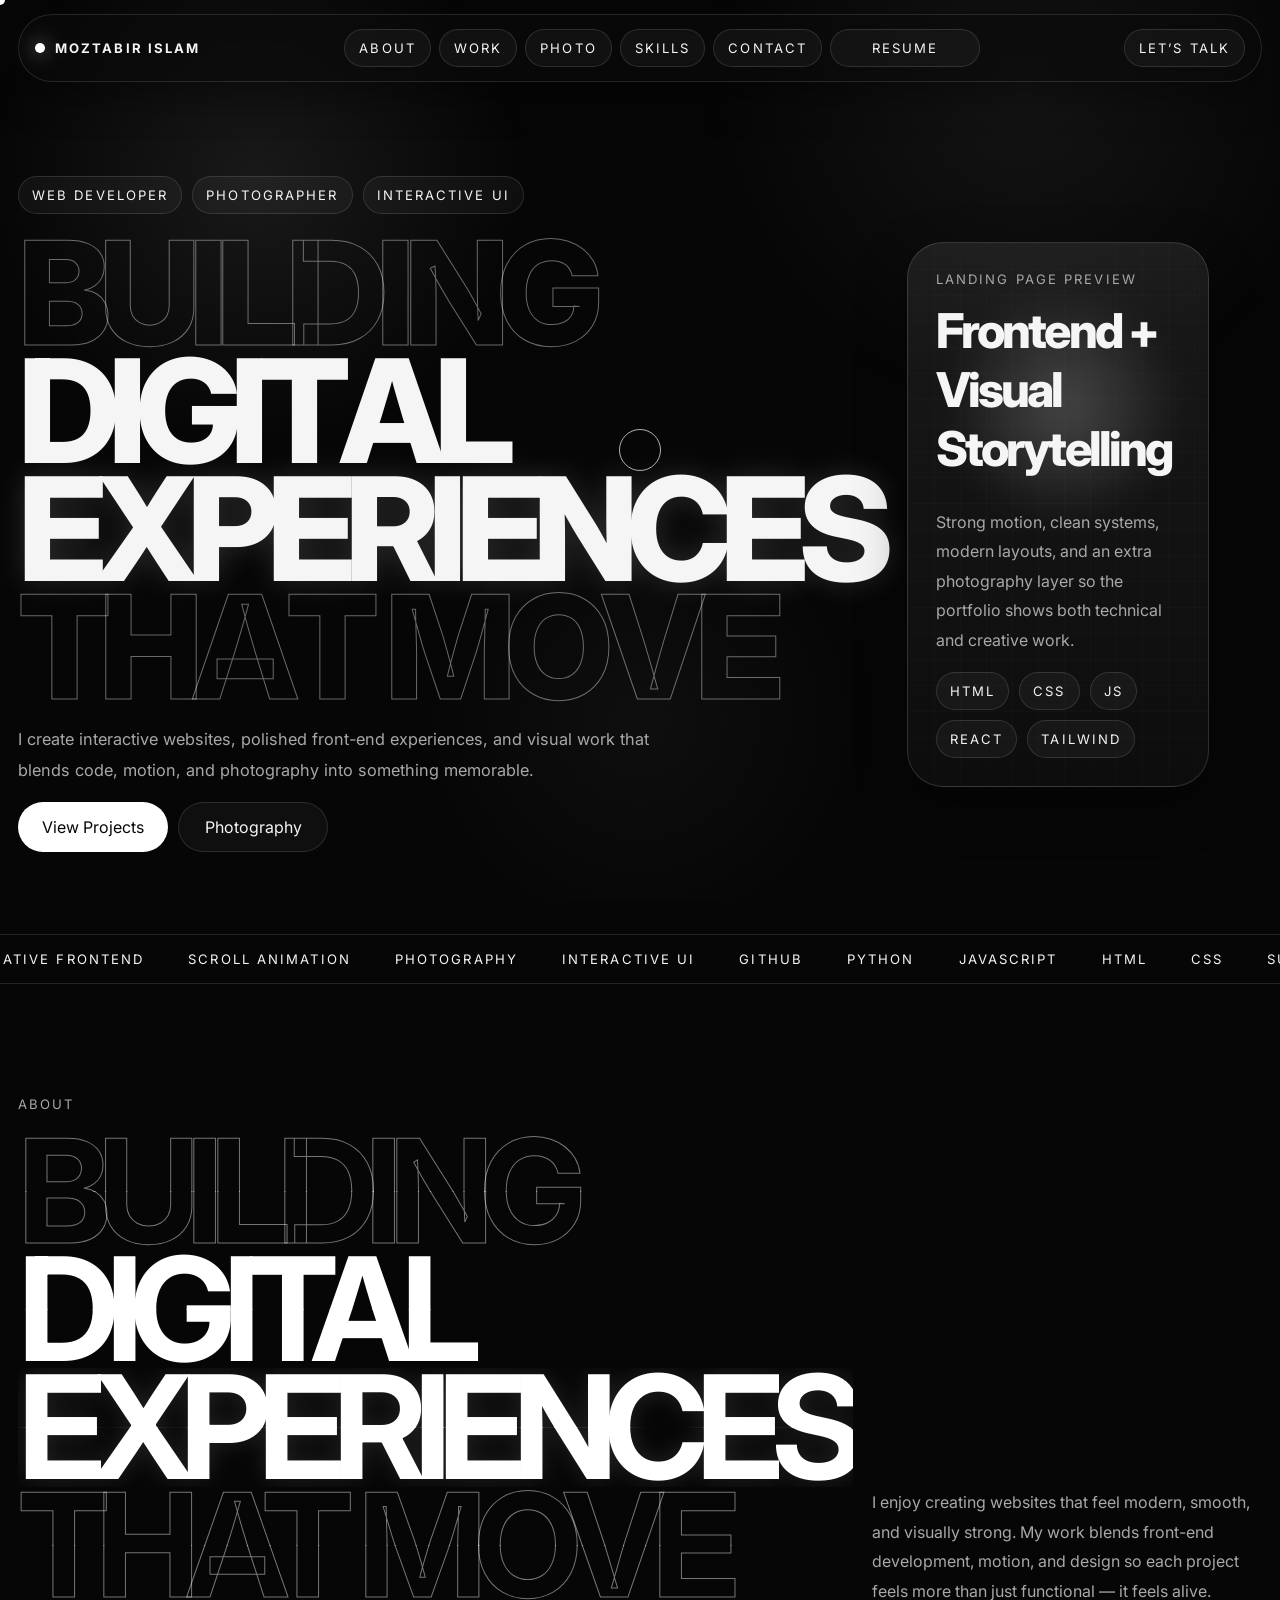
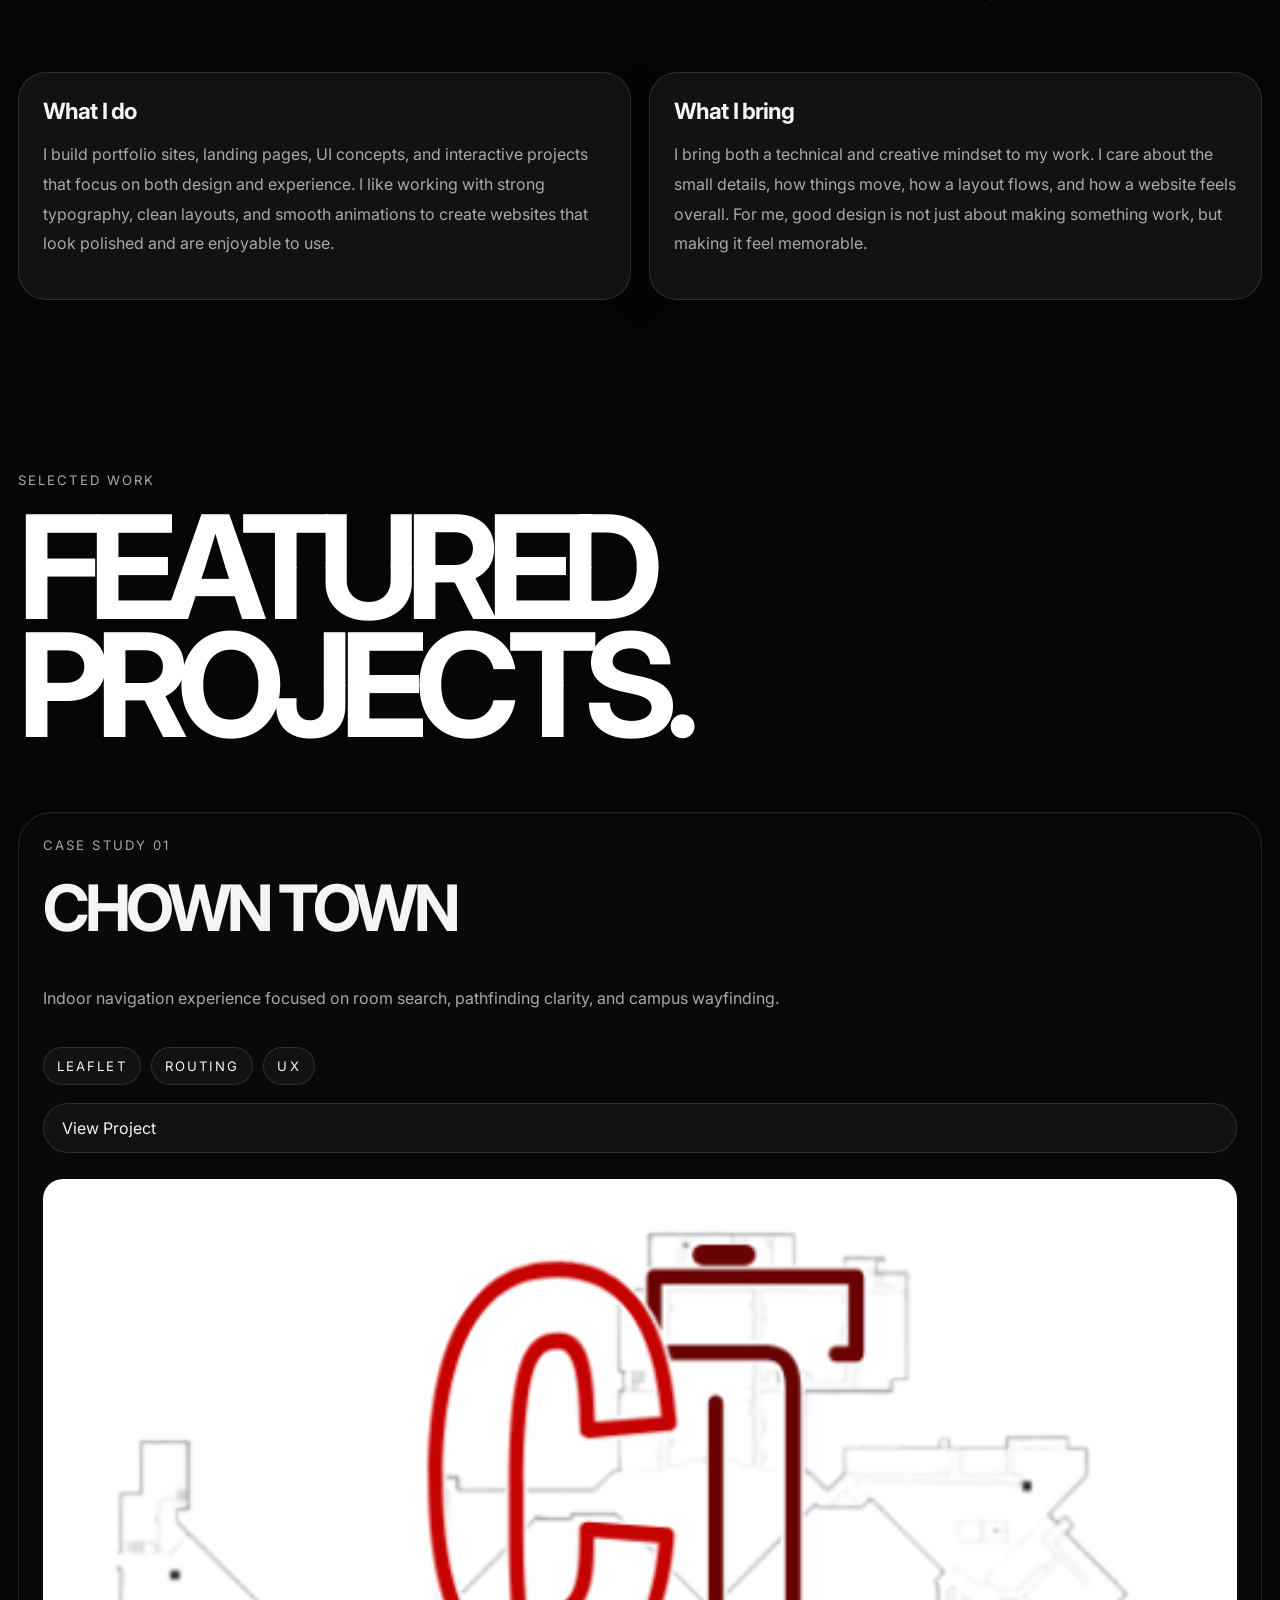
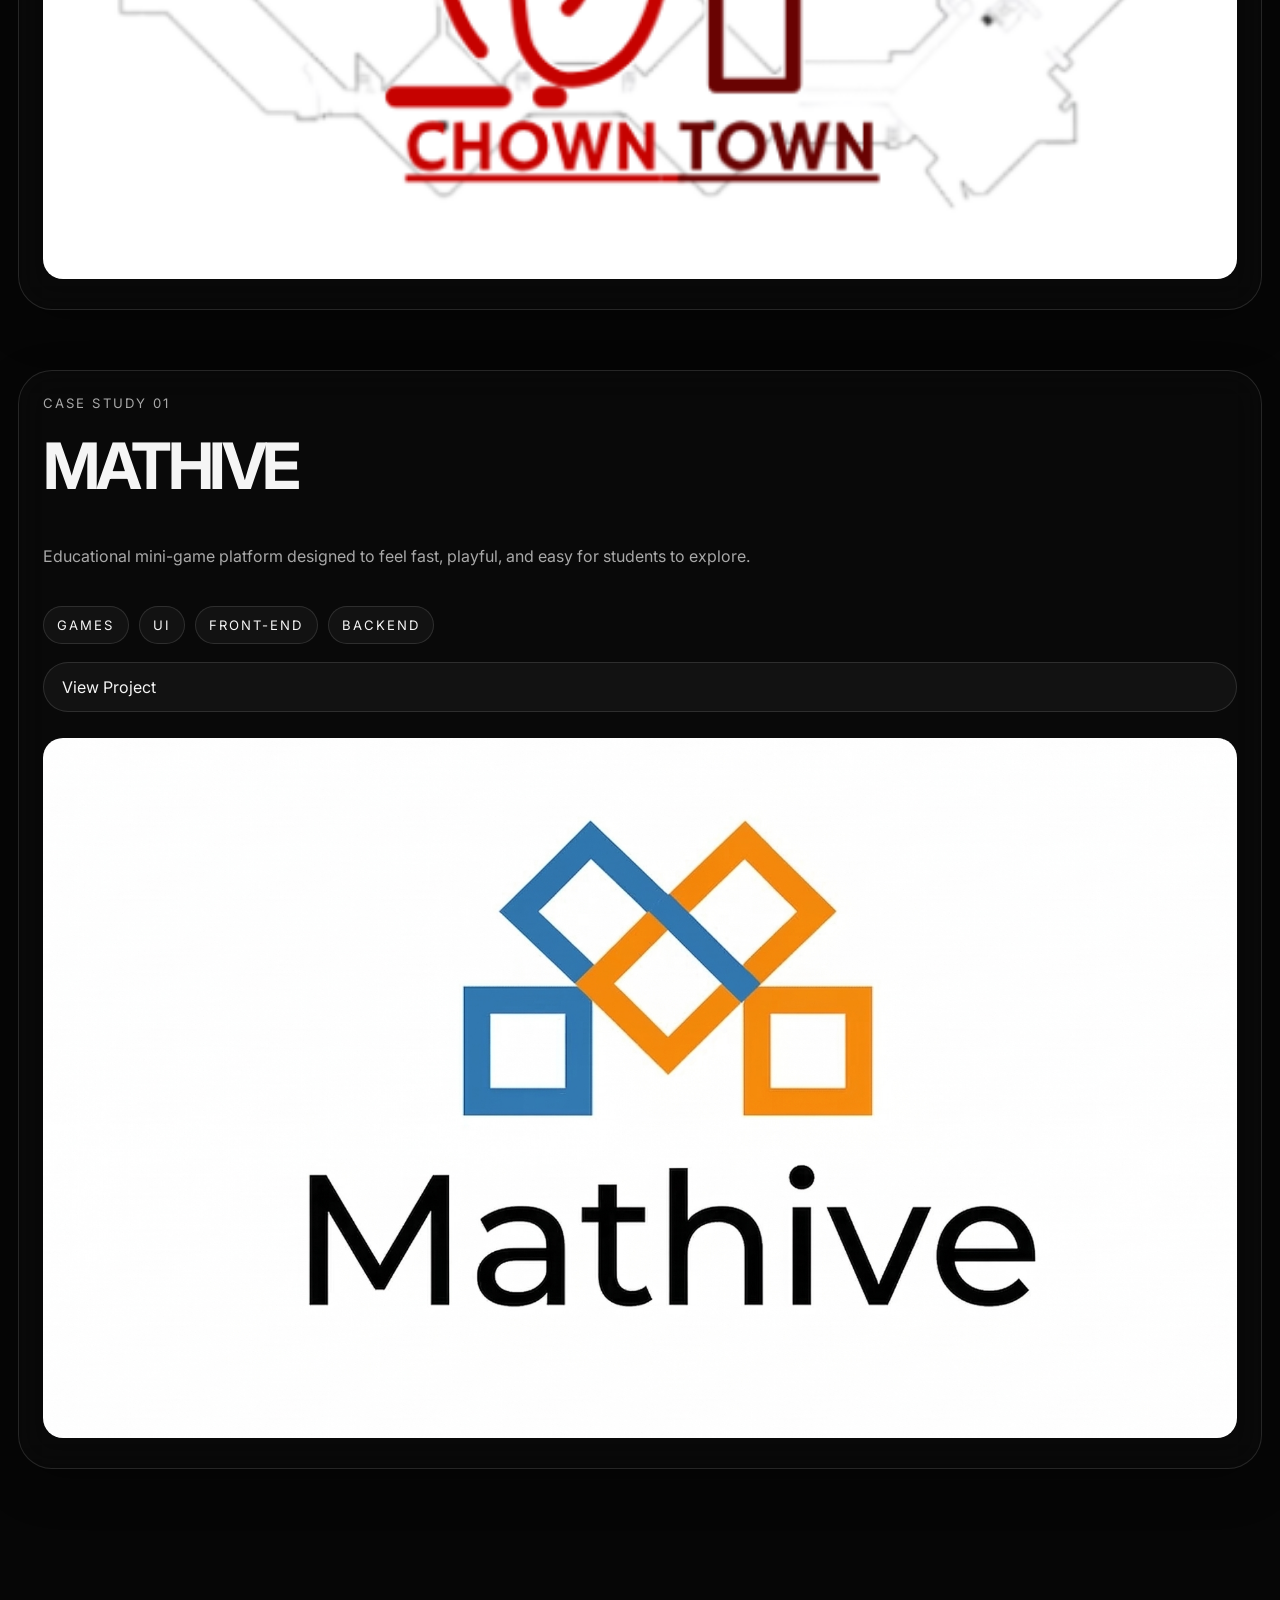
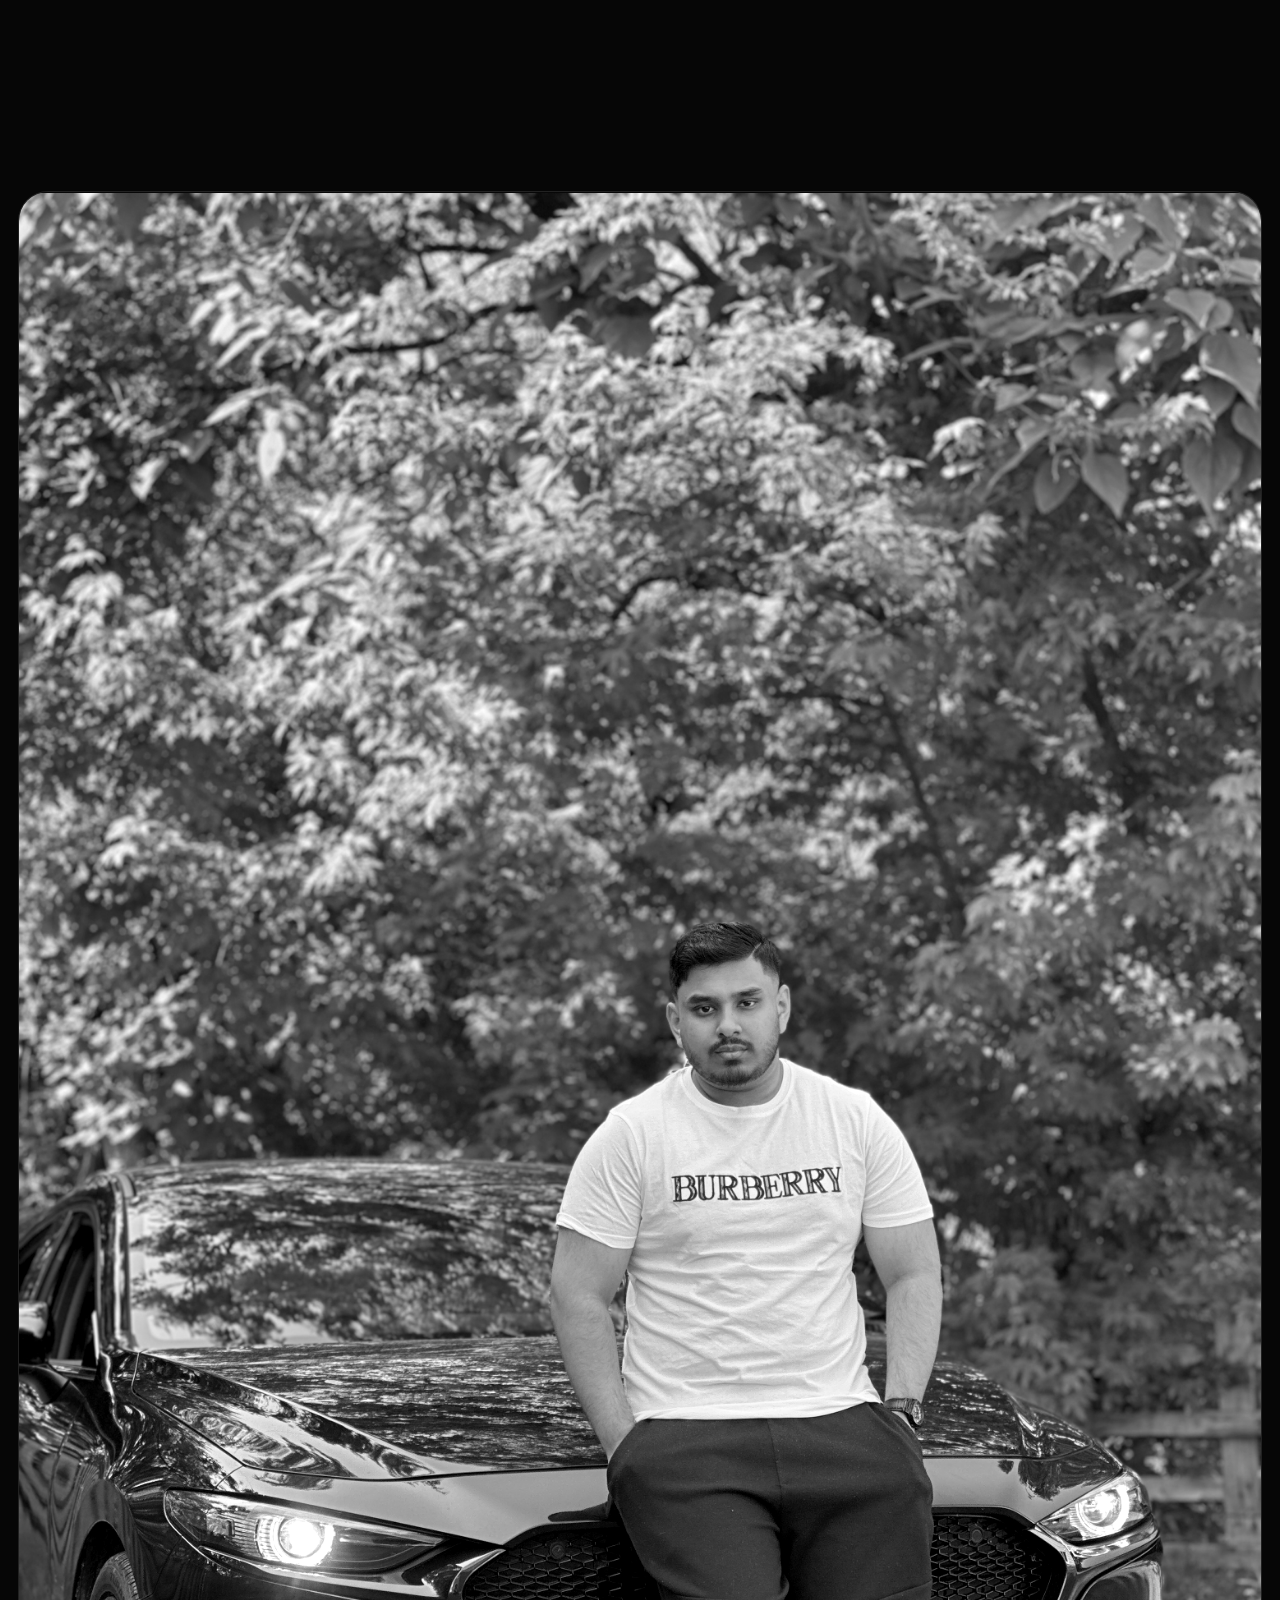
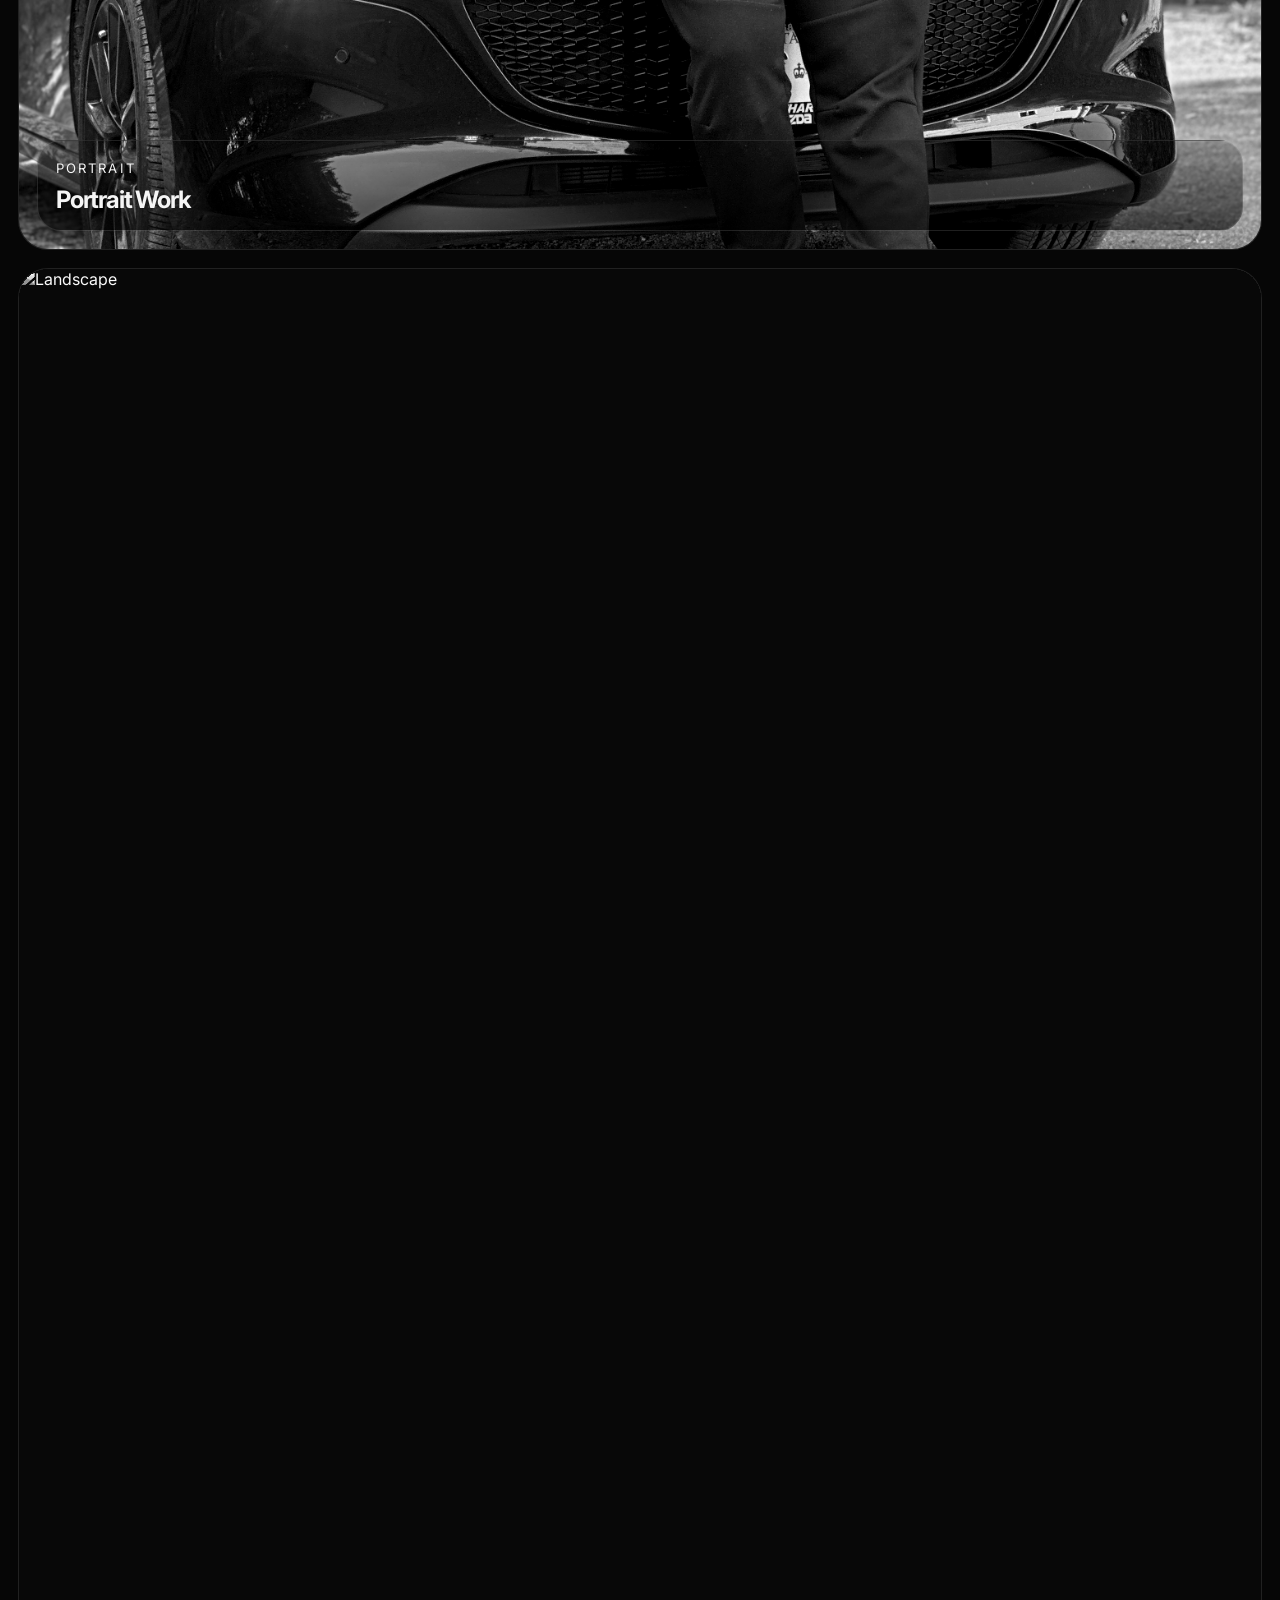
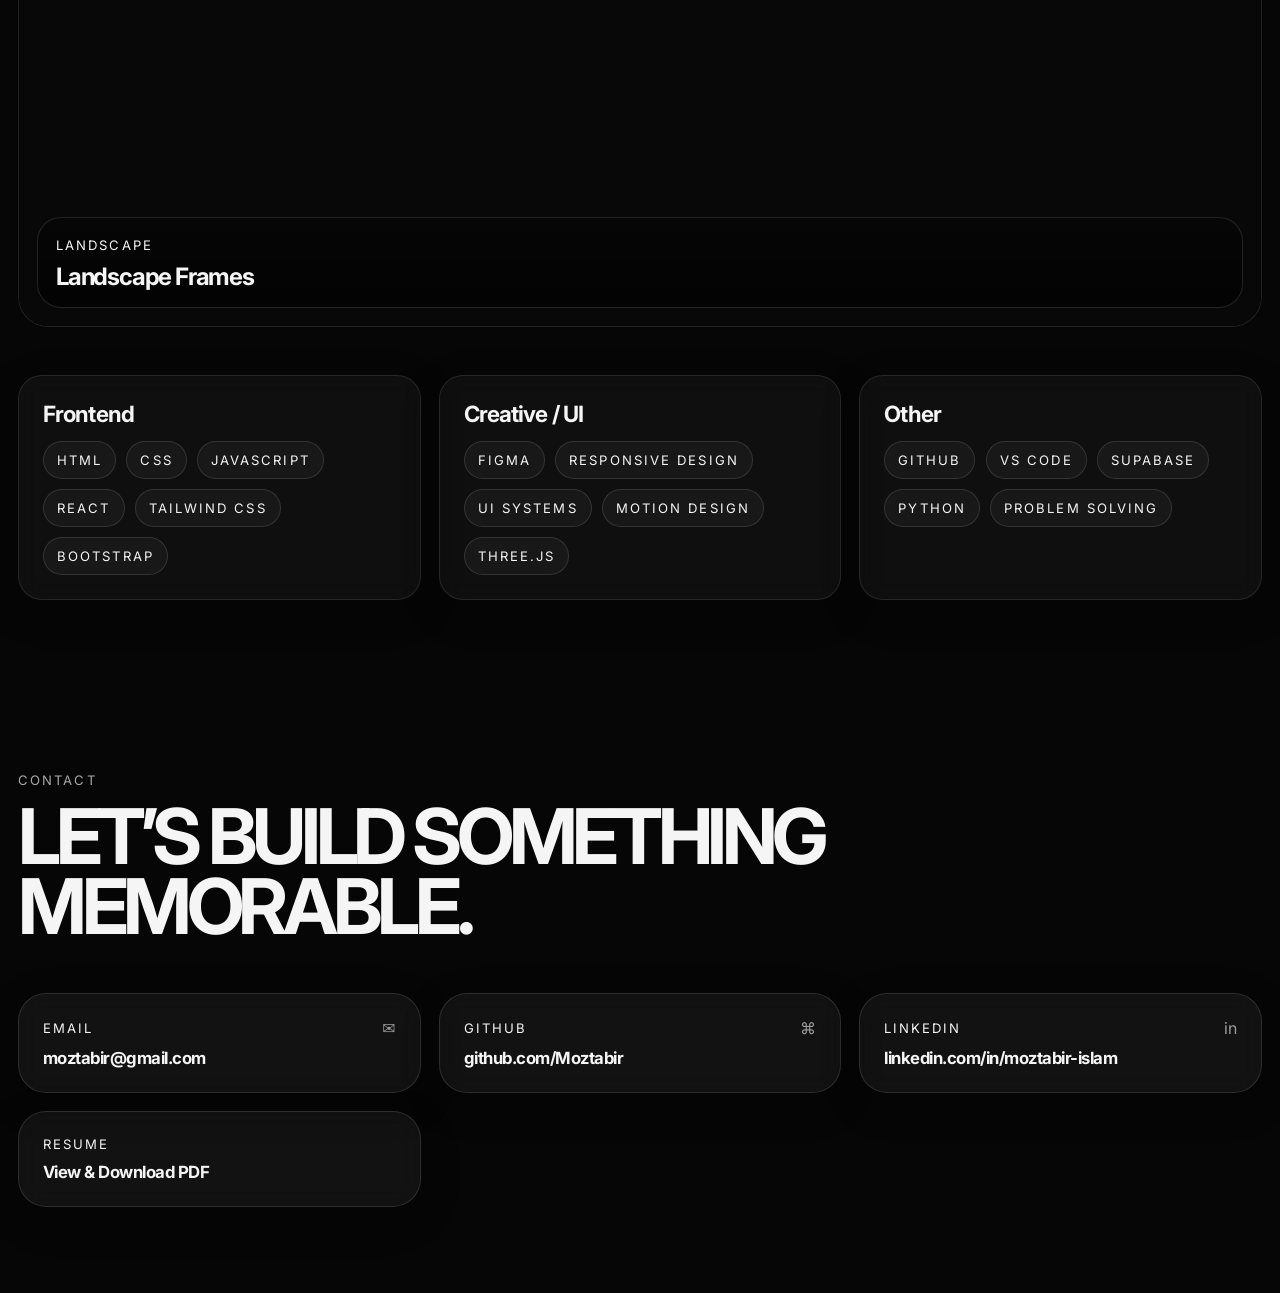
==== commit aedcffd8: "Fixed Photos" ====
--- a/index.html
+++ b/index.html
@@ -234,7 +234,7 @@
       <div class="container photo-grid">
         <a href="portrait.html" class="photo-link">
         <article class="photo-card reveal magnetic tall">
-          <img src="assets/img/photos/P1.jpeg" class="photo-img" alt="Portrait work">
+          <img src="assets/img/photos/Poitrait/p0.JPG" class="photo-img" alt="Portrait work">
 
           <div class="photo-caption">
             <span class="mono">Portrait</span>
@@ -245,7 +245,7 @@
 
       <a href="landscape.html" class="photo-link">
         <article class="photo-card reveal magnetic">
-          <img src="assets/img/photos/l4.jpg" class="photo-img" alt="Landscape">
+          <img src="assets/img/photos/Landscape/l1.jpg" class="photo-img" alt="Landscape">
 
           <div class="photo-caption">
             <span class="mono">Landscape</span>
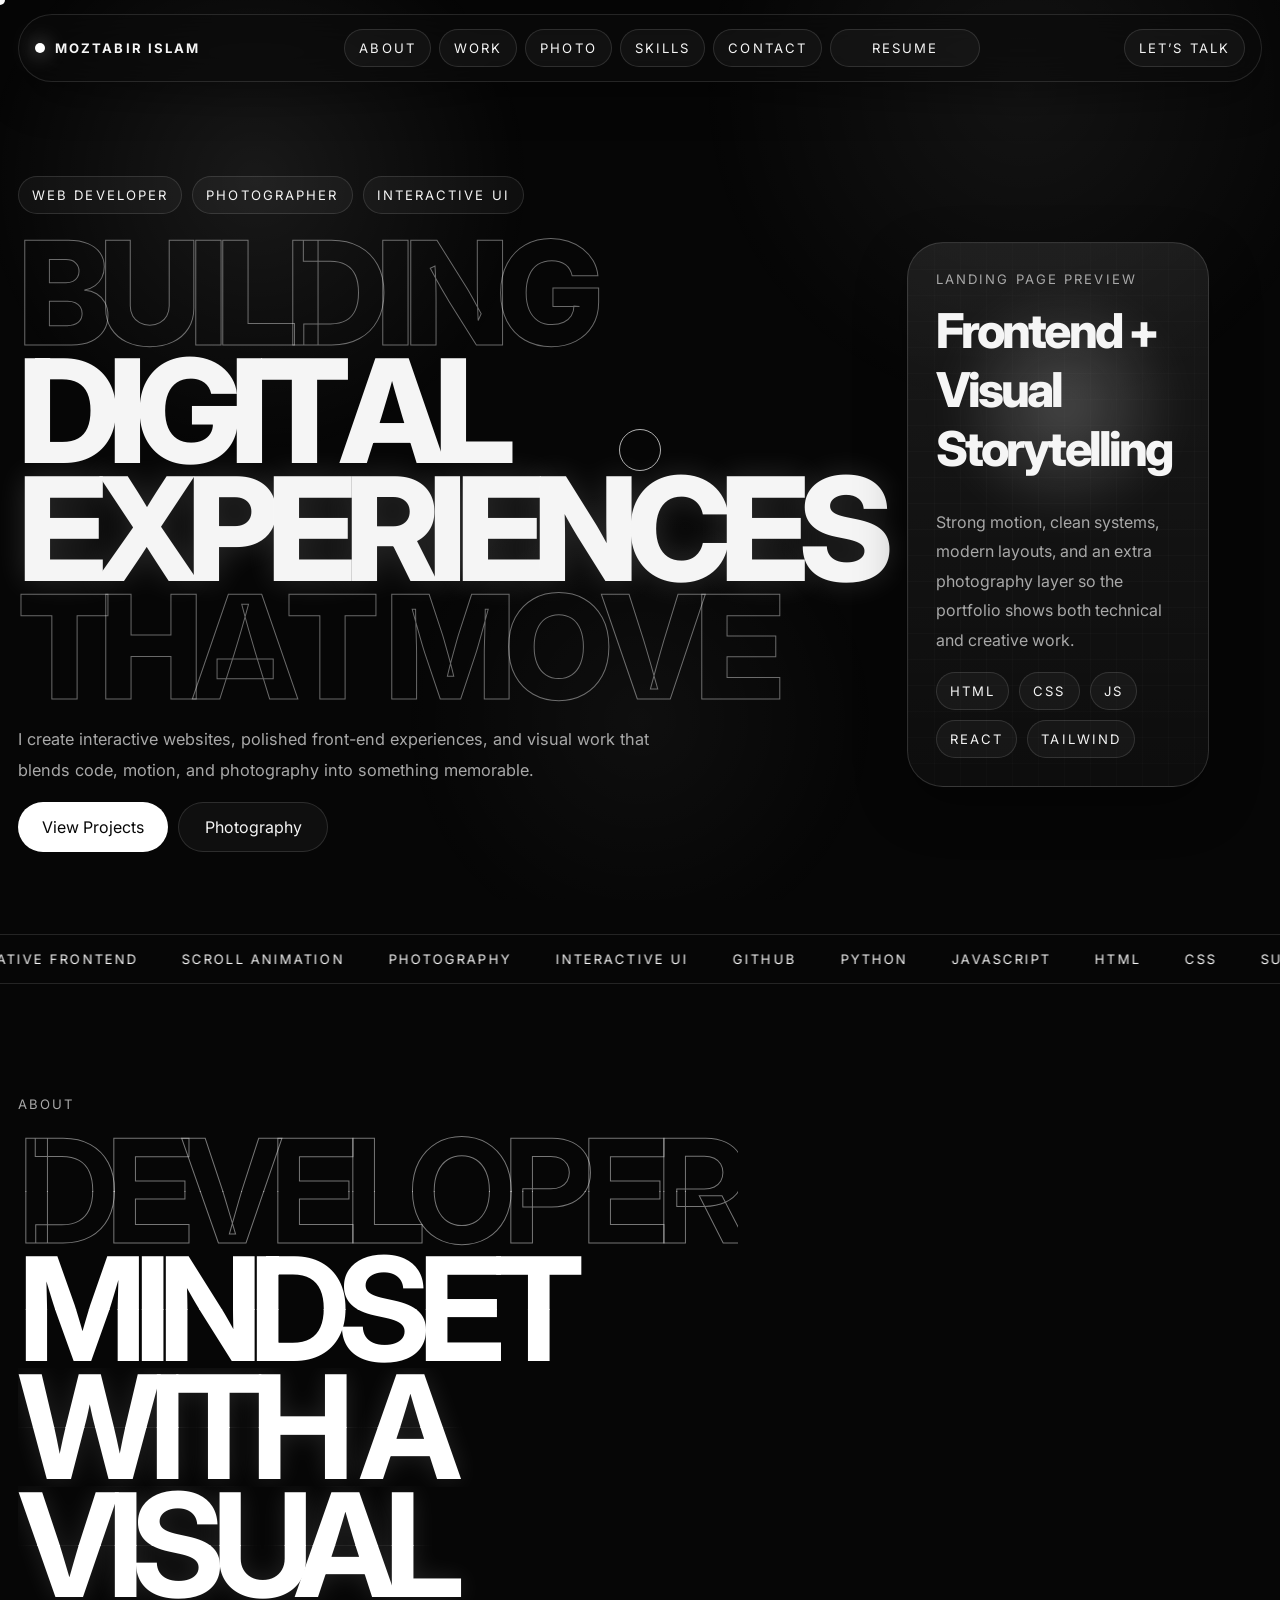
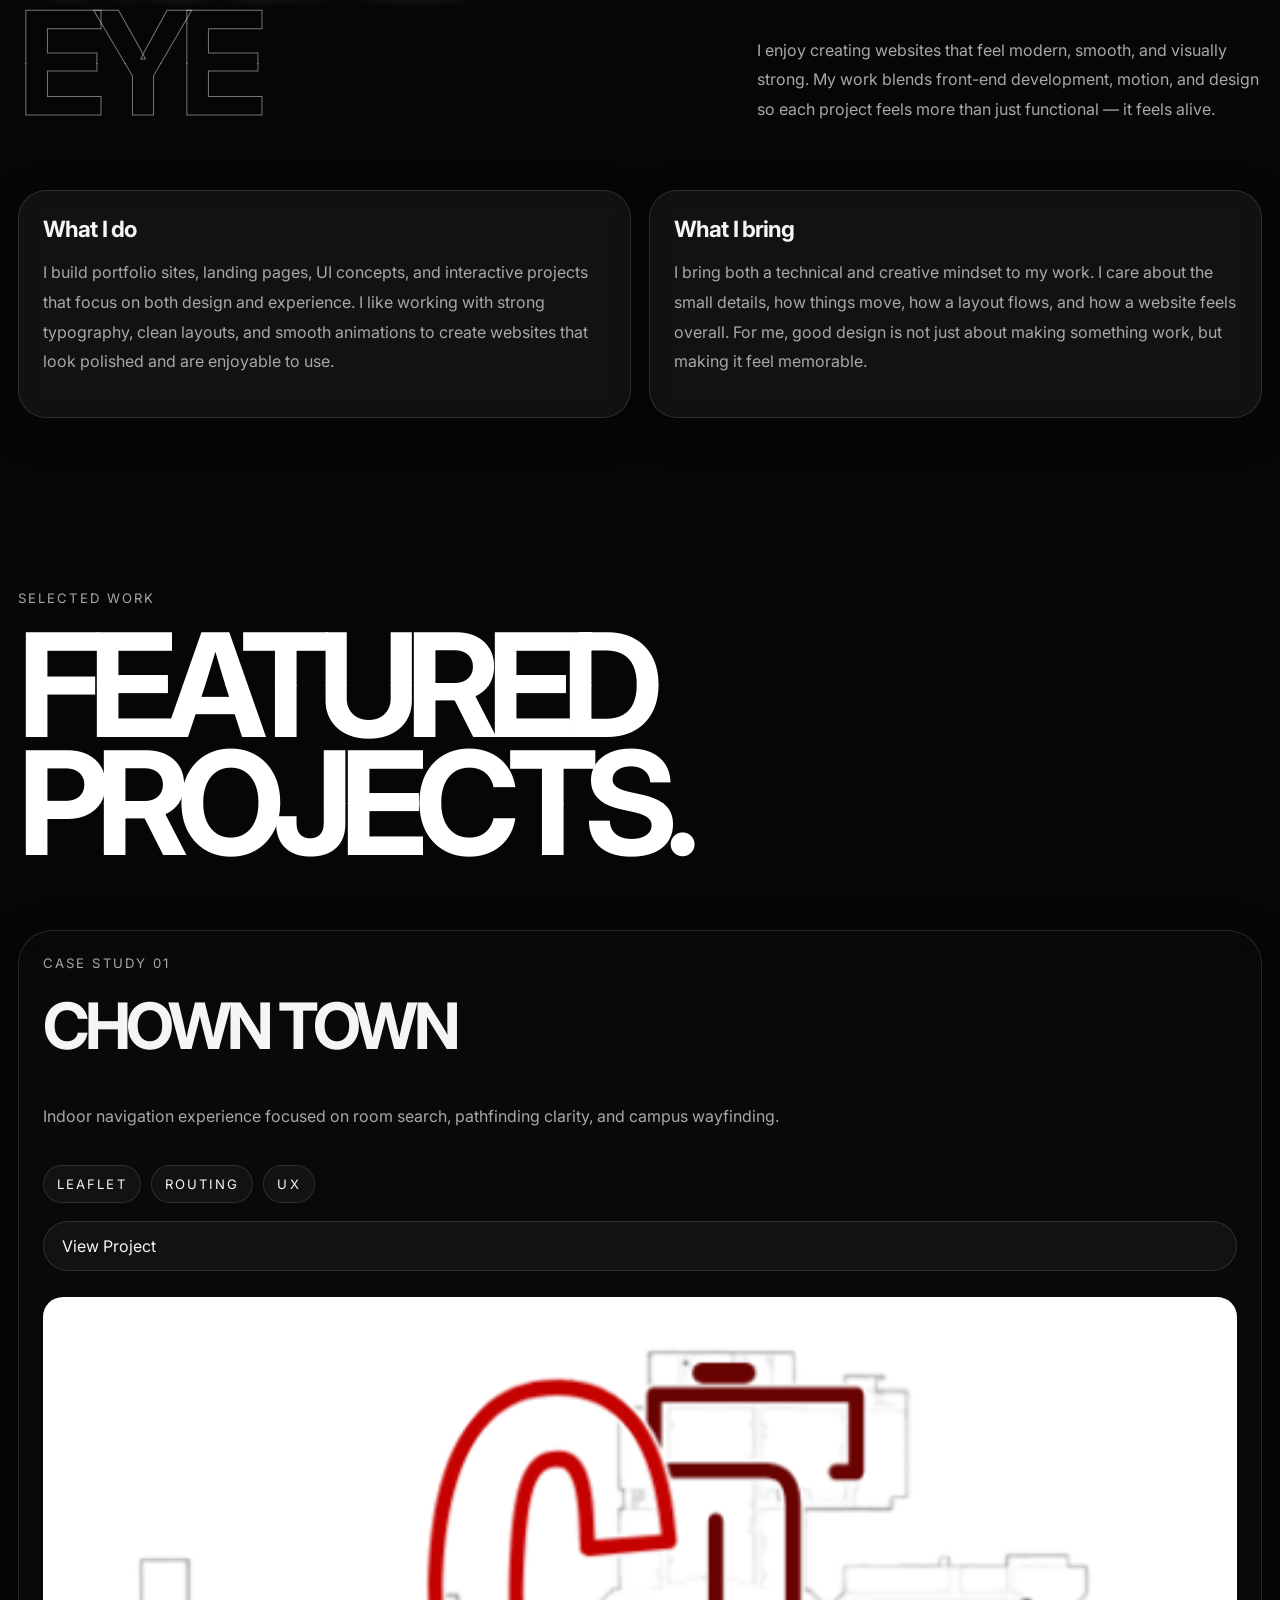
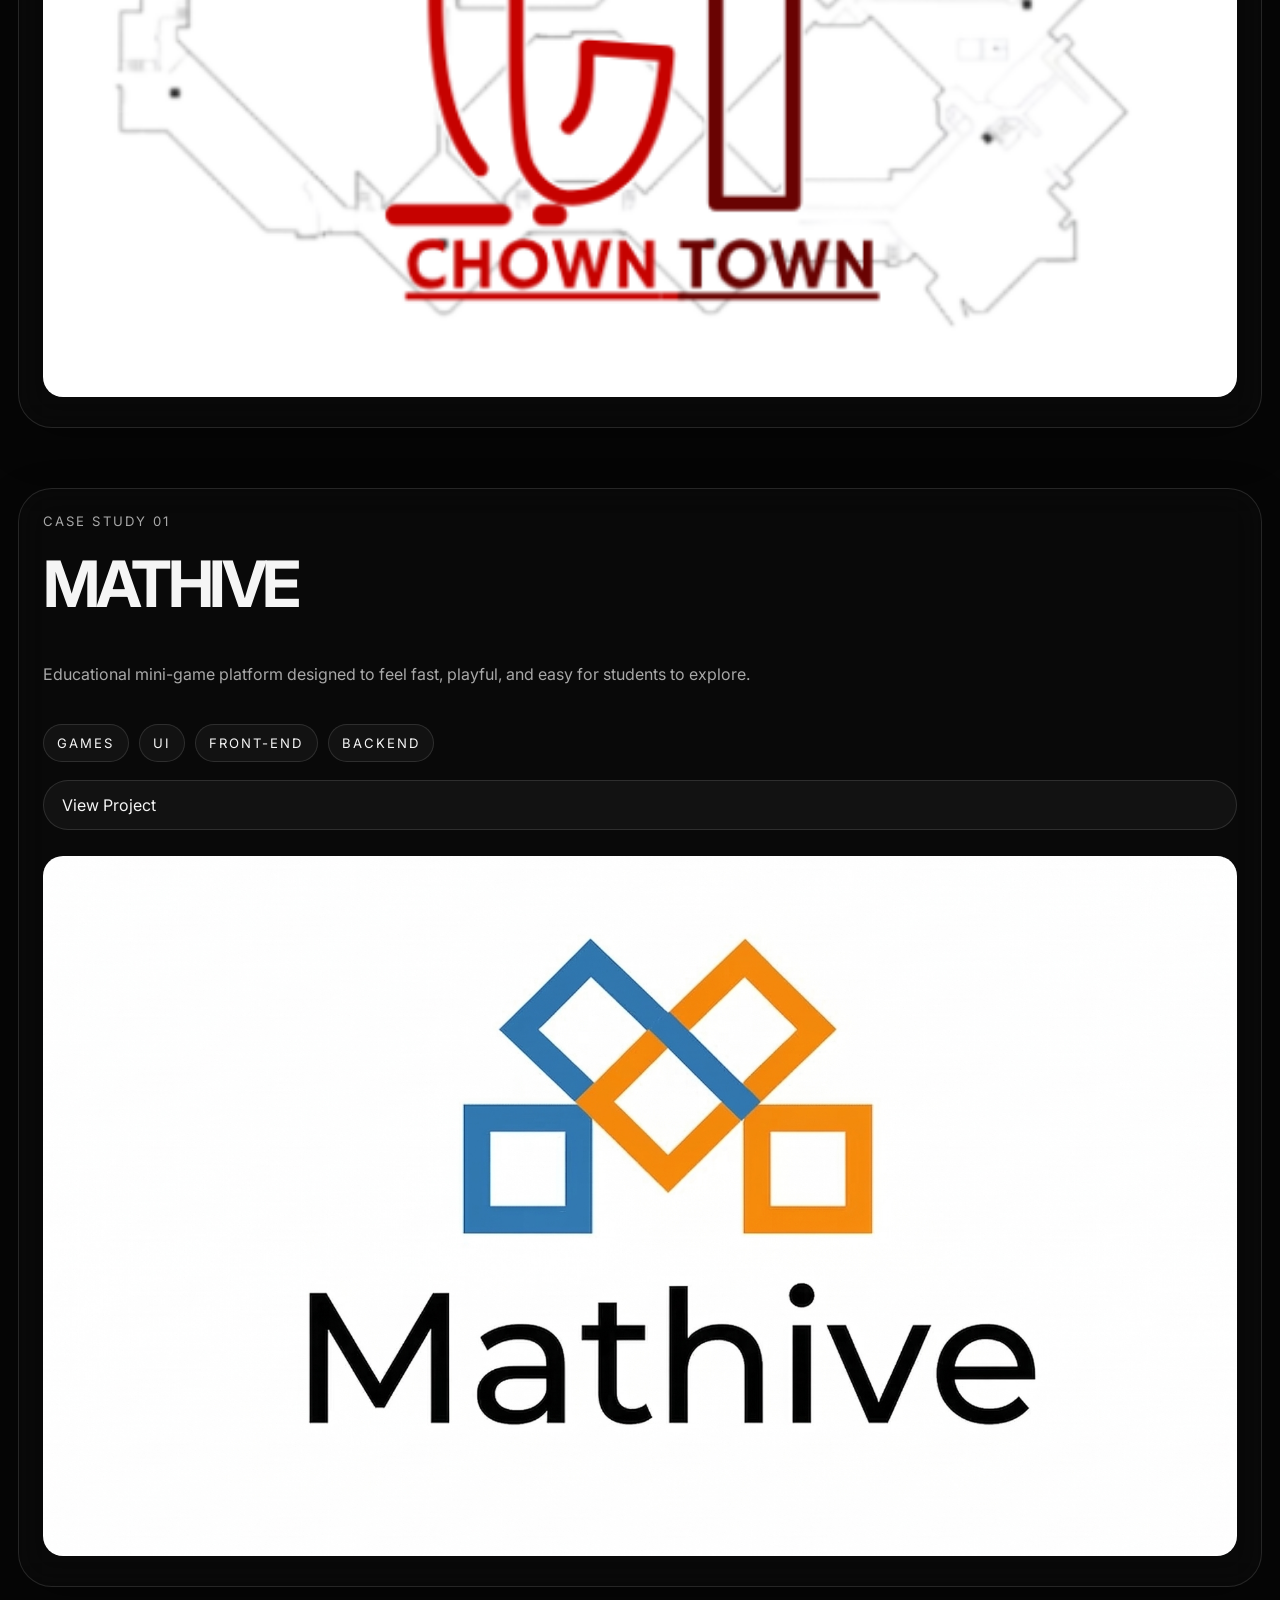
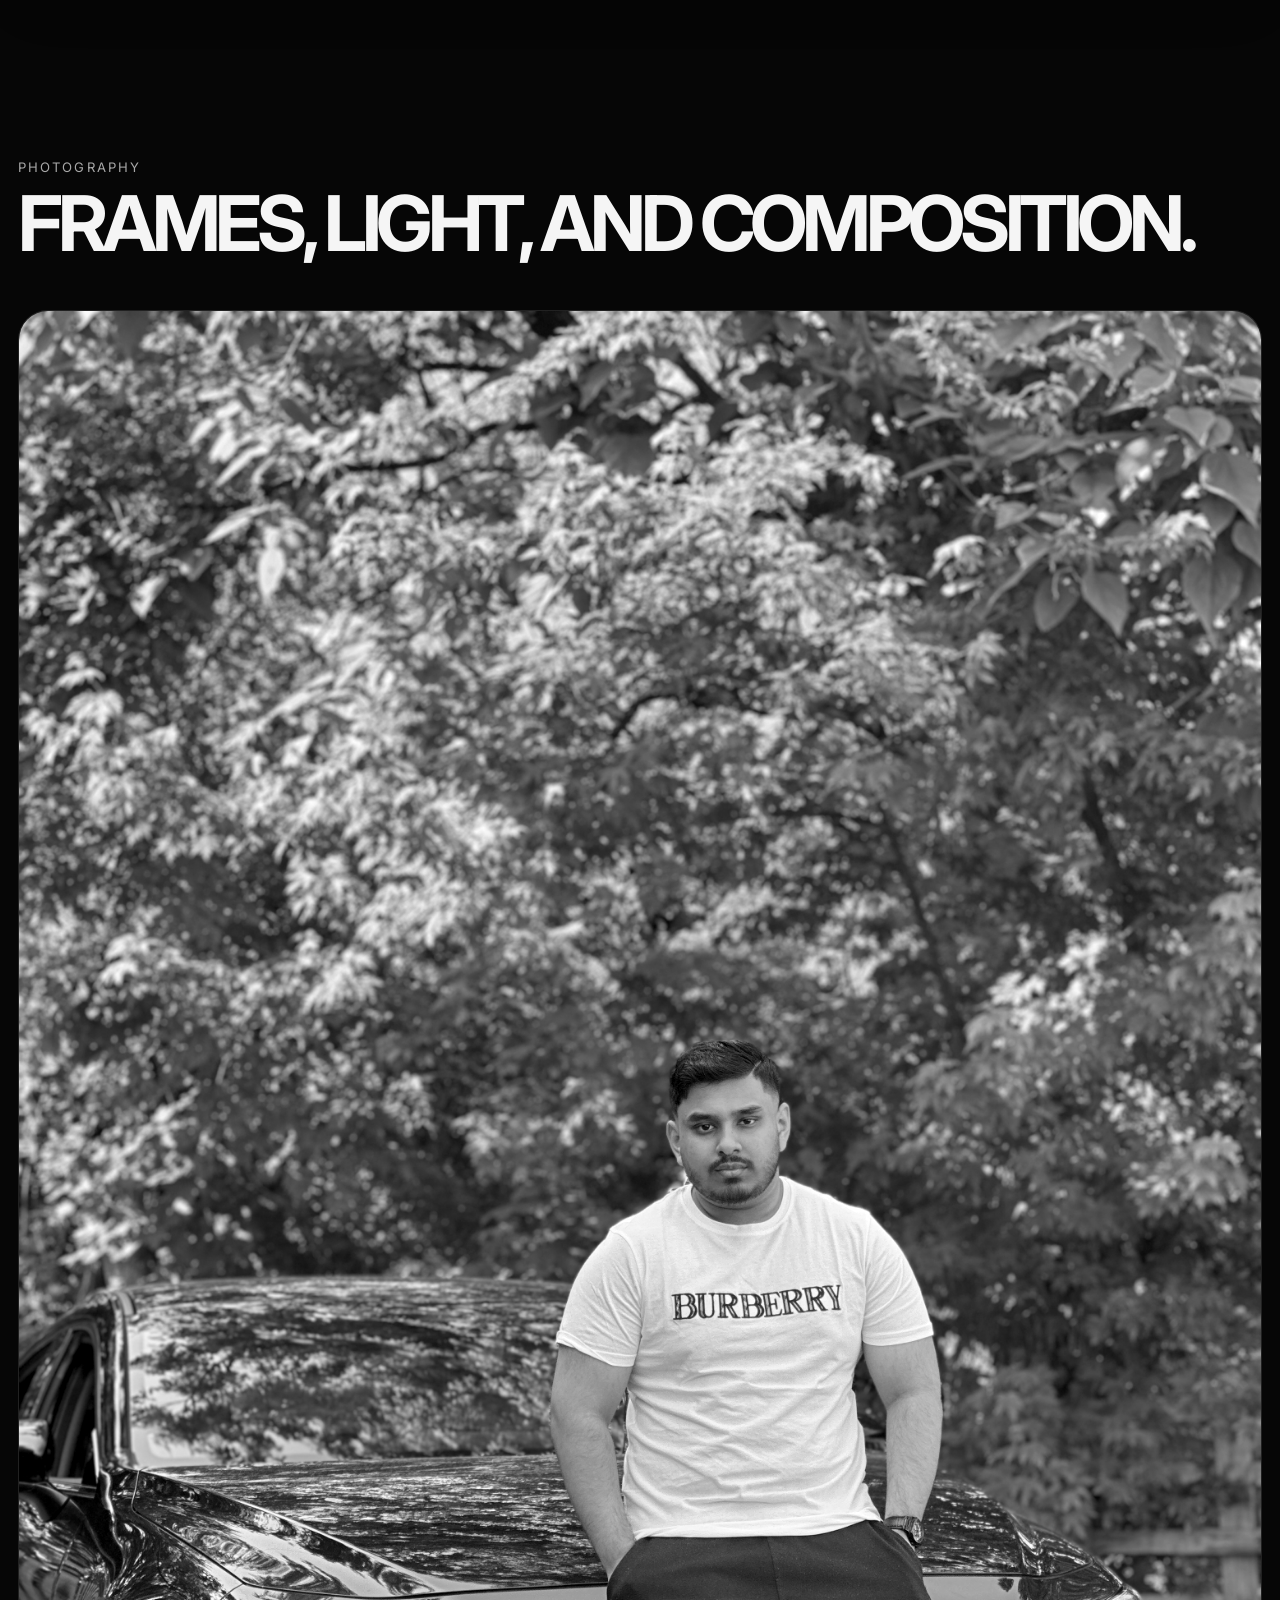
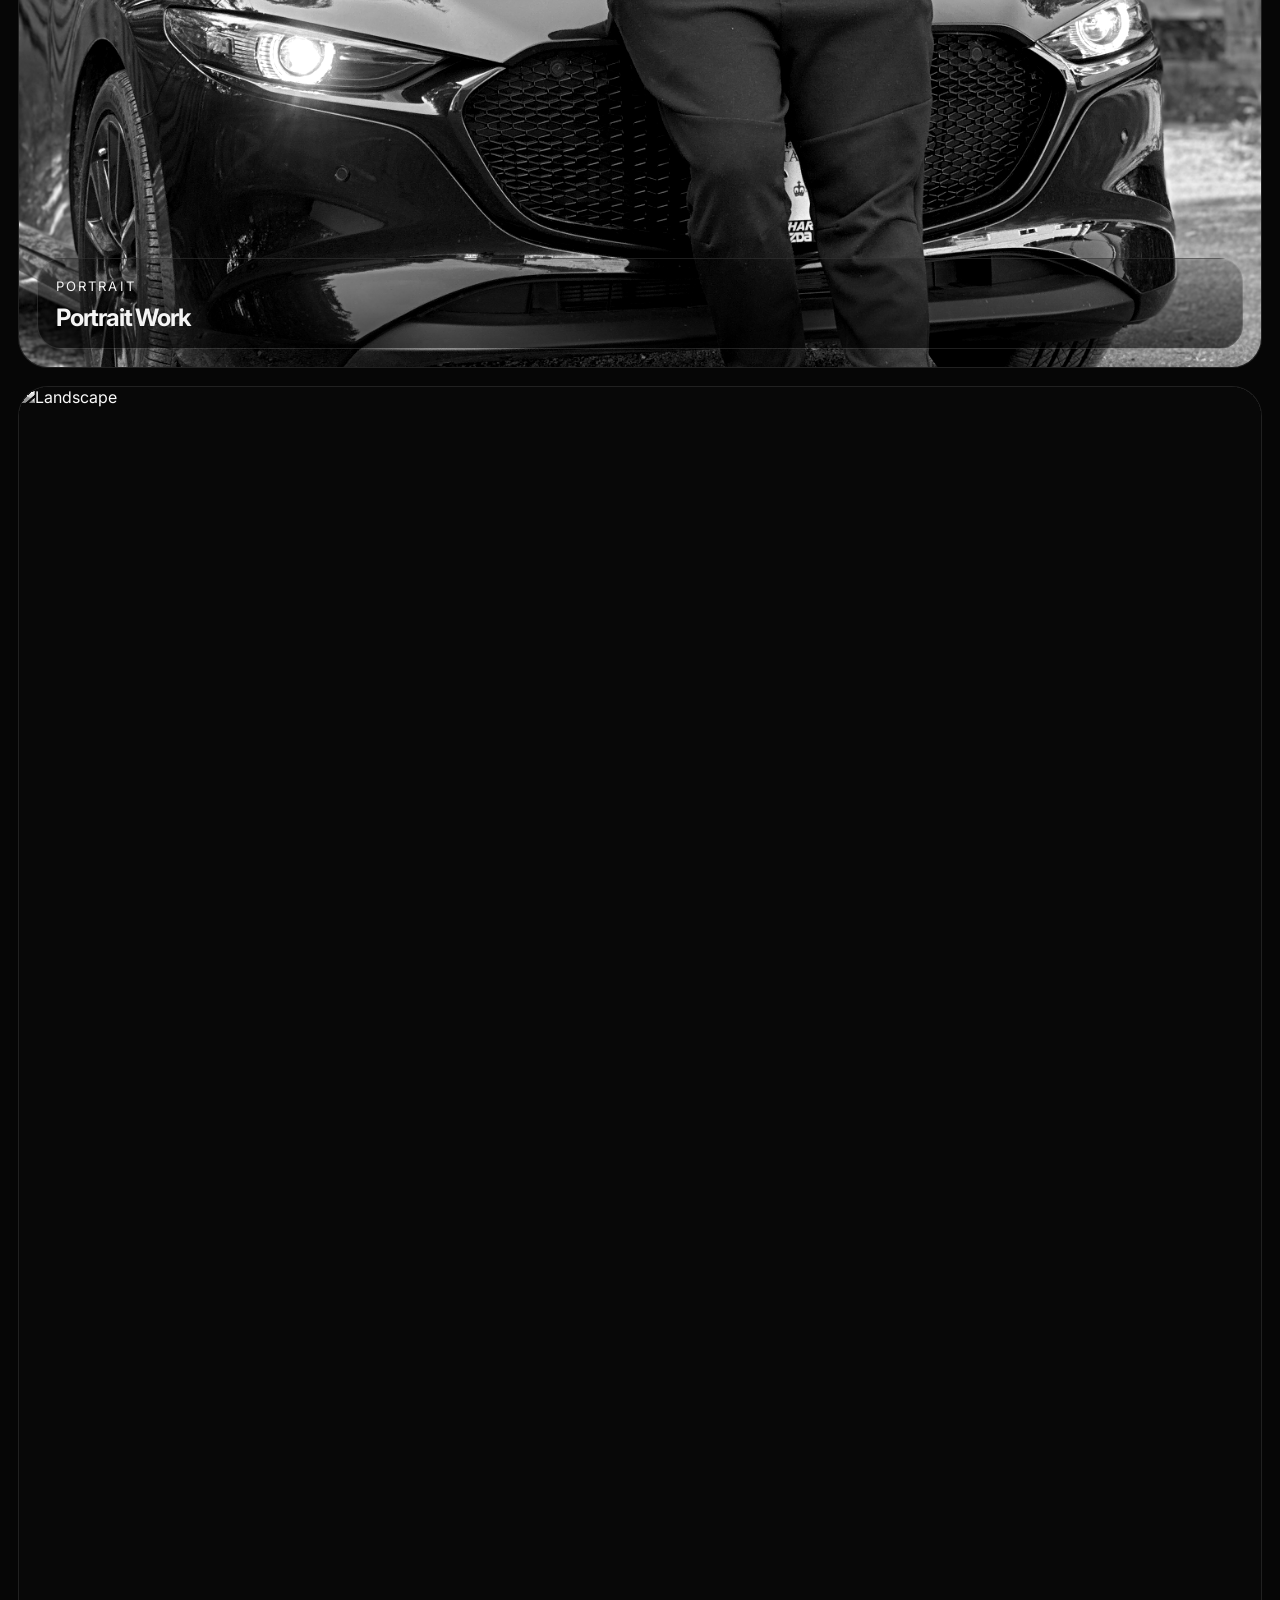
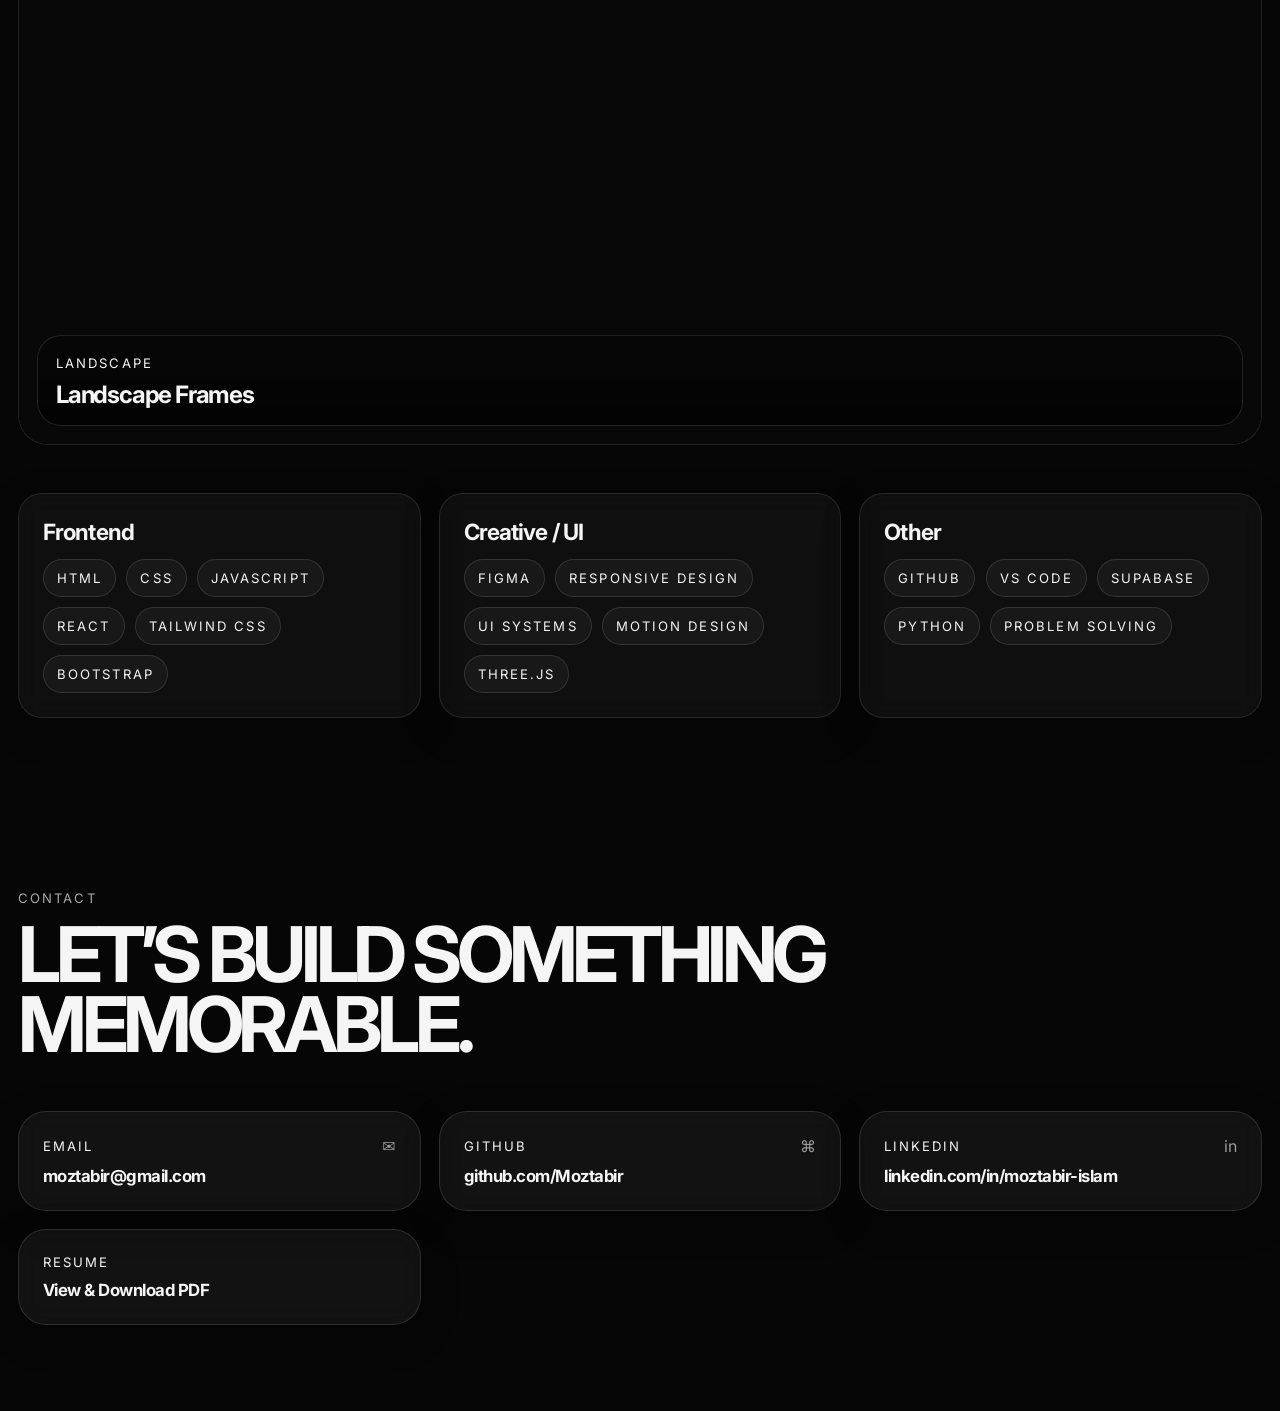
==== commit 40584a00: "Update index.html" ====
--- a/index.html
+++ b/index.html
@@ -140,10 +140,11 @@
         <div>
           <div class="eyebrow mono">About</div>
           <h1 class="hero-title fracture-title">
-            <span class="title-line title-outline" data-depth="0.06" data-text="BUILDING">BUILDING</span>
-            <span class="title-line" data-depth="0.12" data-text="DIGITAL">DIGITAL</span>
-            <span class="title-line title-accent" data-depth="0.18" data-text="EXPERIENCES">EXPERIENCES</span>
-            <span class="title-line title-outline" data-depth="0.08" data-text="THAT MOVE">THAT MOVE</span>
+            <span class="title-line title-outline" data-depth="0.06" data-text="Developer">Developer</span>
+            <span class="title-line" data-depth="0.12" data-text="mindset">mindset</span>
+            <span class="title-line title-accent" data-depth="0.18" data-text="with a">with a</span>
+            <span class="title-line title-accent" data-depth="0.18" data-text="visual">visual</span>
+            <span class="title-line title-outline" data-depth="0.08" data-text="eye">eye</span>
           </h1>
         </div>
         <p>
